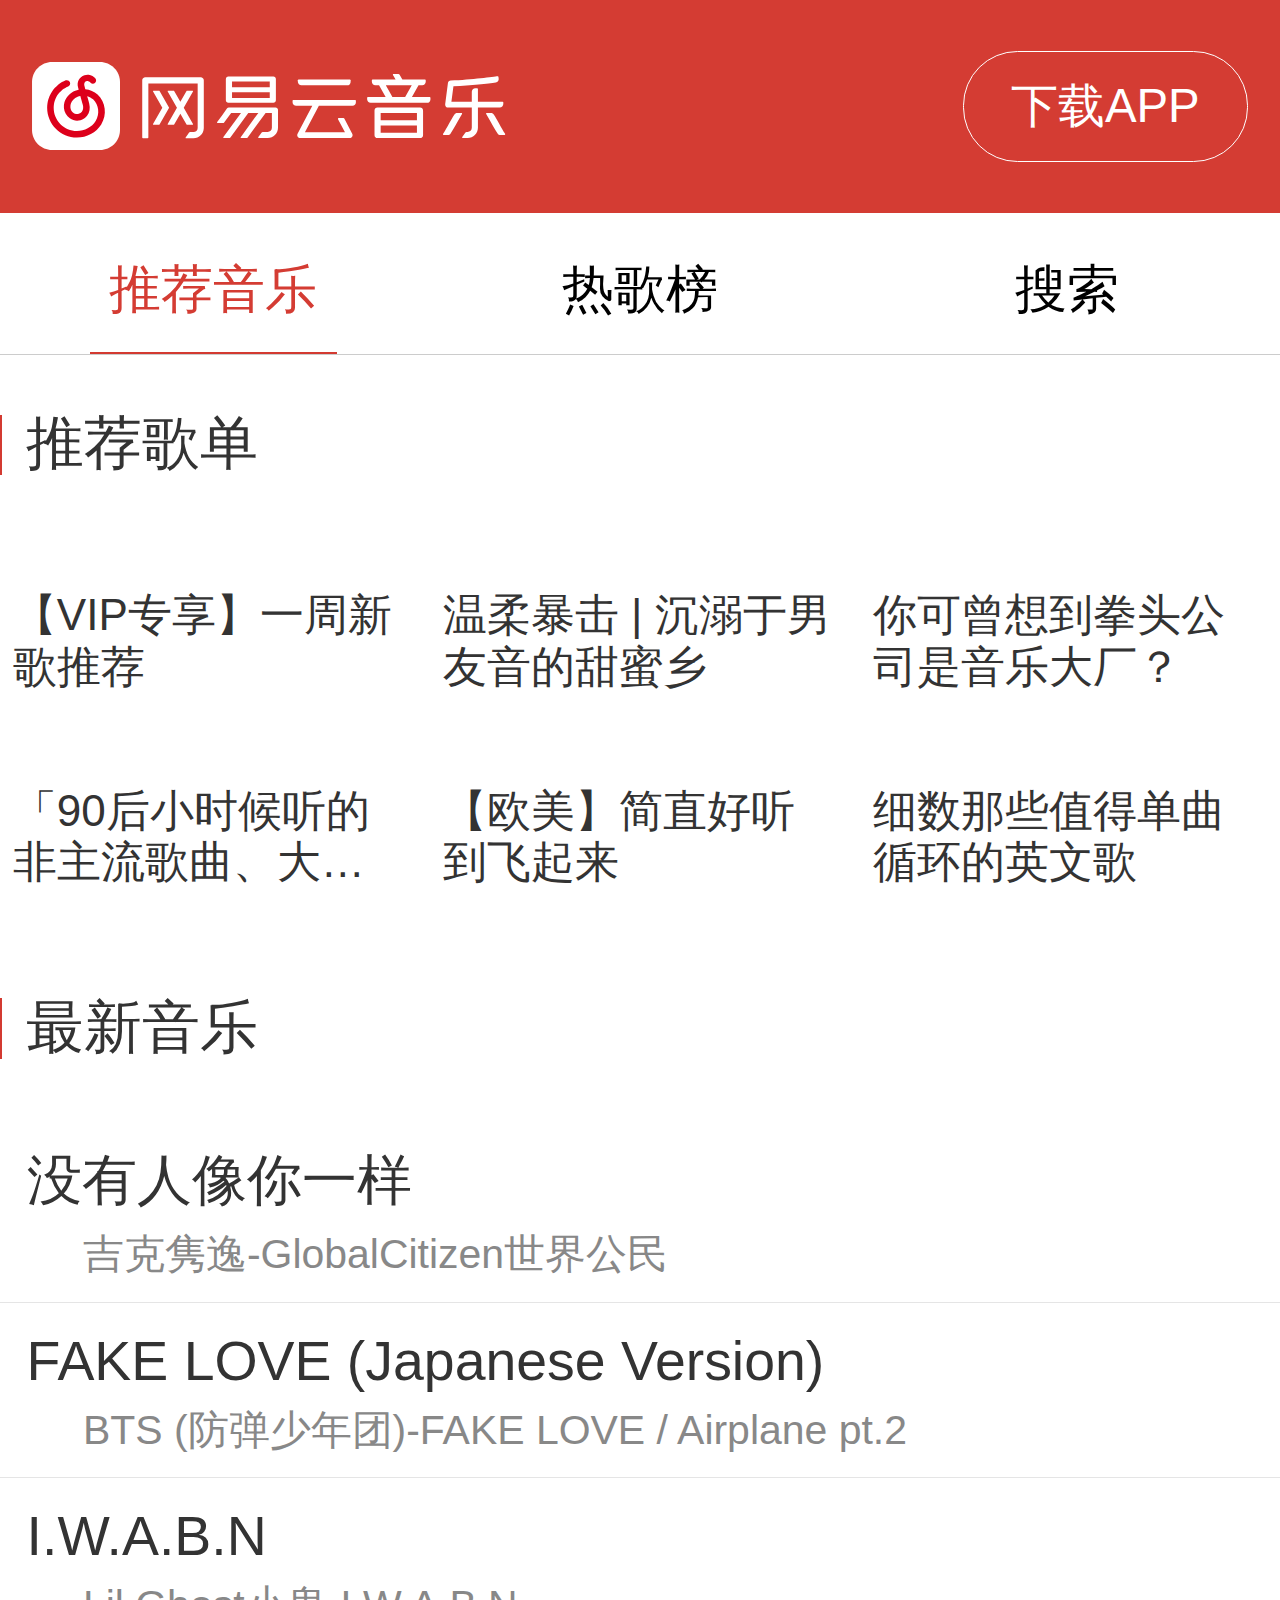
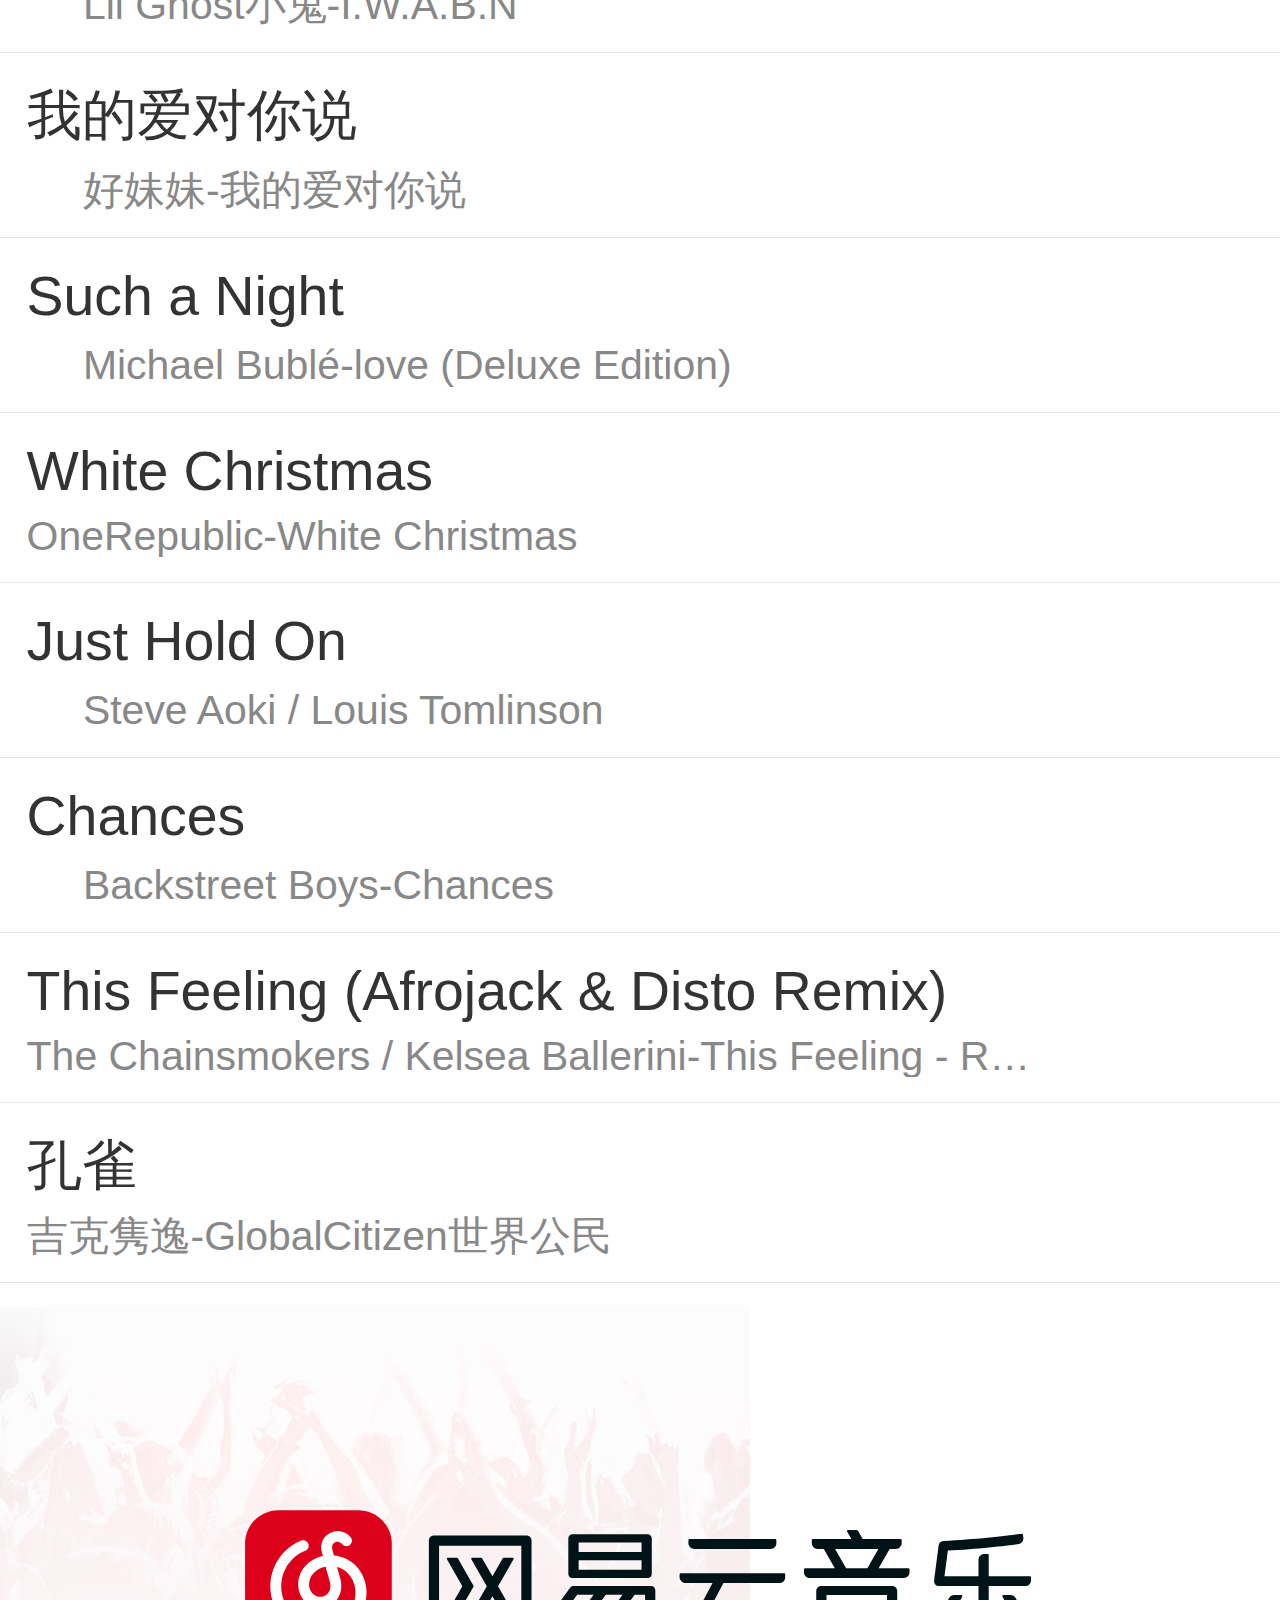
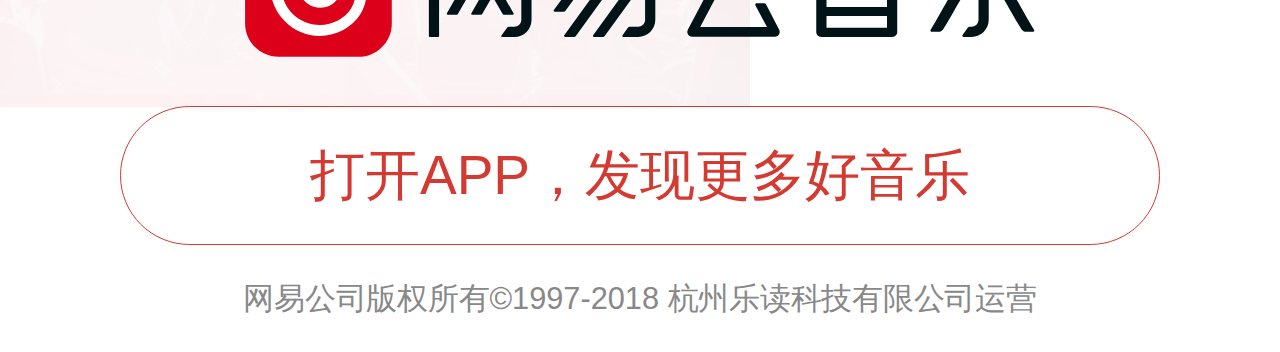
==== index.html @ 256629b3 "完成index页面的tml+css的代码" ====
<!DOCTYPE html>
<html lang="en">

<head>
  <meta charset="UTF-8">
  <meta name="viewport" content="width=device-width, initial-scale=1.0">
  <meta http-equiv="X-UA-Compatible" content="ie=edge">
  <link rel="stylesheet" href="./css/index.css">
  <script src="//at.alicdn.com/t/font_924261_i8wywkqblyn.js"></script>
  <script src="/js/jquery-3.3.1.js"></script>
  <title>163-demo</title>
</head>

<body>
  <header class="topBar">
    <svg class="logo" viewBox="0 0 1238 231" xmlns="http://www.w3.org/2000/svg" data-reactid="6">

      <g id="Page-1" stroke="none" stroke-width="1" fill="none" fill-rule="evenodd" data-reactid="7">
        <g id="logo_white" fill-rule="nonzero" data-reactid="8">
          <g id="Group" transform="translate(288.000000, 31.000000)" fill="#FFFFFF" data-reactid="9">
            <path d="M225.14,75.724 L343.119,75.724 C346.655,75.724 349.523,72.856 349.523,69.319 L349.523,13.42 C349.523,9.882 346.656,7.014 343.119,7.014 L225.14,7.014 C221.603,7.014 218.736,9.882 218.736,13.42 L218.736,69.319 C218.736,72.856 221.603,75.724 225.14,75.724 Z M234.881,19.827 L333.513,19.827 L333.513,34.964 L234.881,34.964 L234.881,19.827 Z M234.881,47.775 L333.513,47.775 L333.513,62.913 L234.881,62.913 L234.881,47.775 Z"
              id="Shape" data-reactid="10"></path>
            <path d="M348.677,88.266 L226.579,88.266 C224.599,88.266 222.729,89.183 221.516,90.75 L208.741,108.577 L196.048,125.972 C195.265,127.045 196.031,128.553 197.36,128.553 L211.423,128.553 C212.544,128.553 213.595,128.018 214.254,127.115 L232.597,102.015 L258.363,102.015 L212.345,165.325 C211.547,166.423 212.331,167.962 213.688,167.962 L227.589,167.962 C228.747,167.962 229.832,167.409 230.512,166.473 L277.367,102.015 L303.675,102.015 L257.619,165.404 C256.845,166.469 257.606,167.962 258.922,167.962 L273.094,167.962 C274.141,167.962 275.125,167.46 275.742,166.613 L322.678,102.015 L331.29,102.015 L339.073,102.035 L339.073,130.829 L339.073,136.167 L339.073,140.994 C339.073,147.044 334.17,151.948 328.122,151.948 L315.022,151.948 C313.976,151.948 312.994,152.449 312.379,153.295 L303.691,165.252 C302.872,166.38 303.677,167.963 305.072,167.963 L328.118,167.963 C343.009,167.963 355.084,155.888 355.084,140.991 L355.084,94.673 C355.083,91.134 352.215,88.266 348.677,88.266 Z"
              id="Shape" data-reactid="11"></path>
            <path d="M556.932,68.036 L394.914,68.036 C393.943,68.036 393.154,68.824 393.154,69.795 L393.154,73.979 C393.154,79.189 397.377,83.413 402.586,83.413 L444.741,83.413 L406.251,156.376 C405.303,158.171 404.96,160.274 405.522,162.226 C406.487,165.585 409.51,167.758 412.83,167.758 L542.212,167.758 C544.007,167.758 545.806,167.245 547.204,166.119 C549.994,163.872 550.789,160.166 549.422,157.09 L528.401,116.593 C528.041,115.781 527.236,115.258 526.348,115.258 L514.01,115.258 C512.385,115.258 511.298,116.93 511.957,118.416 L530.166,152.578 L425.414,152.578 L461.902,83.412 L550.002,83.412 C554.794,83.412 558.68,79.527 558.68,74.734 L558.68,69.781 C558.68,68.818 557.897,68.036 556.932,68.036 Z"
              id="Shape" data-reactid="12"></path>
            <path d="M416.142,30.062 L535.956,30.062 C540.884,30.062 544.878,26.067 544.878,21.138 L544.878,16.605 C544.878,15.545 544.018,14.686 542.959,14.686 L409.029,14.686 C407.882,14.686 406.955,15.615 406.955,16.761 L406.955,20.873 C406.955,25.948 411.068,30.062 416.142,30.062 Z"
              id="Shape" data-reactid="13"></path>
            <path d="M153.048,8.96 L8.111,8.96 C3.69,8.96 0.106,12.545 0.106,16.967 L0.106,166.423 C0.106,167.436 0.929,168.259 1.941,168.259 L14.282,168.259 C15.295,168.259 16.118,167.436 16.118,166.423 L16.118,24.975 L145.043,24.975 L145.043,37.585 L145.043,141.288 C145.043,147.338 140.14,152.243 134.092,152.243 L125.304,152.243 C124.275,152.243 123.308,152.735 122.704,153.567 L113.62,166.071 C112.959,166.981 113.609,168.258 114.734,168.258 L134.089,168.258 C148.737,168.258 160.668,156.511 161.022,141.946 L161.055,141.946 L161.055,37.586 L161.055,16.967 C161.054,12.545 157.469,8.96 153.048,8.96 Z"
              id="Shape" data-reactid="14"></path>
            <path d="M117.341,133.327 L131.453,133.327 C132.661,133.327 133.416,132.024 132.817,130.976 L108.615,88.61 L132.817,46.243 C133.416,45.196 132.661,43.892 131.455,43.892 L117.34,43.892 C116.776,43.892 116.255,44.194 115.976,44.683 L99.759,73.068 L83.542,44.683 C83.263,44.194 82.741,43.892 82.178,43.892 L68.065,43.892 C66.858,43.892 66.102,45.196 66.701,46.243 L90.903,88.609 L66.701,130.976 C66.102,132.024 66.859,133.327 68.065,133.327 L82.178,133.327 C82.741,133.327 83.263,133.025 83.542,132.535 L99.759,104.151 L115.976,132.535 C116.257,133.025 116.777,133.327 117.341,133.327 Z"
              id="Shape" data-reactid="15"></path>
            <path d="M70.027,89.258 C70.314,88.795 70.373,88.195 70.066,87.656 L45.482,44.683 C45.203,44.194 44.681,43.892 44.118,43.892 L29.84,43.892 C28.633,43.892 27.877,45.196 28.476,46.243 L52.625,88.459 L28.342,130.977 C27.743,132.025 28.5,133.328 29.706,133.328 L43.984,133.328 C44.549,133.328 45.069,133.026 45.348,132.536 L69.996,89.383 C70.018,89.341 70.009,89.299 70.027,89.258 Z"
              id="Shape" data-reactid="16"></path>
            <path d="M751.56,60.348 L705.189,60.348 L722.443,30.062 L732.056,30.062 C737.155,30.062 741.288,25.928 741.288,20.828 L741.288,16.489 C741.288,15.494 740.481,14.686 739.485,14.686 L680.216,14.686 L673.013,2.14 C672.344,0.977 671.105,0.259 669.764,0.259 L657.073,0.259 C655.799,0.259 655.002,1.637 655.638,2.742 L662.501,14.687 L602.295,14.687 C601.244,14.687 600.391,15.539 600.391,16.591 L600.391,20.829 C600.391,25.929 604.525,30.063 609.624,30.063 L619.237,30.063 L636.491,60.349 L590.11,60.349 C588.988,60.349 588.078,61.258 588.078,62.381 L588.078,66.576 C588.078,71.629 592.173,75.725 597.224,75.725 L744.666,75.725 C749.602,75.725 753.602,71.723 753.602,66.787 L753.602,62.39 C753.6,61.262 752.687,60.348 751.56,60.348 Z M687.499,60.348 L654.178,60.348 L636.925,30.062 L704.753,30.062 L687.499,60.348 Z"
              id="Shape" data-reactid="17"></path>
            <path d="M726.61,88.266 L704.819,88.266 L615.067,88.266 C610.823,88.266 607.38,91.709 607.38,95.955 L607.38,160.275 C607.38,164.519 610.823,167.963 615.067,167.963 L726.61,167.963 C730.854,167.963 734.297,164.52 734.297,160.275 L734.297,116.813 L734.297,95.955 C734.297,91.709 730.854,88.266 726.61,88.266 Z M718.285,153.743 L623.457,153.743 L623.457,135.224 L718.285,135.224 L718.285,153.743 Z M718.285,116.812 L718.285,121.004 L623.457,121.004 L623.457,102.485 L704.819,102.485 L718.285,102.485 L718.285,116.812 Z"
              id="Shape" data-reactid="18"></path>
            <path d="M944.067,79.044 L944.067,74.526 C944.067,73.622 943.335,72.89 942.431,72.89 L877.728,72.89 L877.728,39.705 C877.728,38.696 876.91,37.877 875.9,37.877 L870.891,37.877 C865.824,37.877 861.715,41.986 861.715,47.054 L861.715,72.889 L808.375,72.889 L813.729,32.593 C859.199,30.416 905.533,24.899 924.423,22.479 C929.282,21.856 932.695,17.387 932.014,12.535 L931.322,7.608 C931.204,6.767 930.453,6.176 929.612,6.291 C919.62,7.644 861.416,15.295 806.552,17.521 C802.781,17.674 799.678,20.548 799.231,24.299 L792.092,79.673 C791.836,81.854 792.52,84.039 793.981,85.682 C795.44,87.323 797.531,88.265 799.727,88.265 L861.716,88.265 L861.716,141.002 C861.716,147.054 856.813,151.959 850.762,151.959 L847.96,151.959 C846.829,151.959 845.766,152.502 845.103,153.421 L836.76,164.986 C835.862,166.232 836.752,167.973 838.289,167.973 L850.761,167.973 C865.654,167.973 877.727,155.898 877.727,141.001 L877.727,88.264 L934.845,88.264 C939.939,88.266 944.067,84.138 944.067,79.044 Z"
              id="Shape" data-reactid="19"></path>
            <path d="M834.801,102.485 L823.581,102.485 C820.493,102.485 817.625,104.027 815.94,106.616 C808.225,118.468 797.397,139.751 786.721,156.722 C785.802,158.183 786.816,160.076 788.543,160.076 L798.743,160.076 C801.815,160.076 804.729,158.558 806.363,155.955 C818.41,136.748 829.701,115.809 836.143,104.927 C836.786,103.841 836.063,102.485 834.801,102.485 Z"
              id="Shape" data-reactid="20"></path>
            <path d="M948.759,156.722 C938.085,139.752 927.257,118.468 919.54,106.616 C917.855,104.027 914.989,102.485 911.899,102.485 L900.678,102.485 C899.417,102.485 898.694,103.84 899.336,104.926 C905.779,115.808 917.069,136.748 929.118,155.954 C930.75,158.557 933.666,160.075 936.738,160.075 L946.937,160.075 C948.665,160.076 949.679,158.183 948.759,156.722 Z"
              id="Shape" data-reactid="21"></path>
          </g>
          <g id="Group" data-reactid="22">
            <path d="M177.66,0.259 L52.34,0.259 C23.553,0.259 0,23.812 0,52.599 L0,177.919 C0,206.706 23.553,230.259 52.34,230.259 L177.66,230.259 C206.447,230.259 230,206.706 230,177.919 L230,52.599 C230,23.812 206.447,0.259 177.66,0.259 Z"
              id="Shape" fill="#FFFFFF" data-reactid="23"></path>
            <path d="M139.287,71.199 C138.652,68.792 137.686,65.115 136.946,62.354 C136.384,60.317 136.125,58.003 136.725,55.942 C136.893,55.363 137.151,54.842 137.436,54.312 C138.675,52.011 140.99,50.423 143.559,49.997 C144.725,49.804 145.923,49.863 147.065,50.164 C148.262,50.48 149.39,51.045 150.376,51.789 C151.408,52.569 152.216,53.577 153.158,54.453 C154.685,55.878 156.732,56.75 158.984,56.75 C163.705,56.75 167.533,52.922 167.533,48.202 C167.533,46.801 167.193,45.481 166.596,44.316 C166.544,44.215 166.49,44.113 166.433,44.012 C166.395,43.946 166.356,43.878 166.316,43.812 C165.36,42.201 163.978,40.802 162.553,39.579 C159.814,37.226 156.58,35.45 153.142,34.355 C151.525,33.839 149.859,33.474 148.173,33.281 C144.462,32.855 140.67,33.243 137.124,34.416 C123.148,39.03 116.445,52.056 120.452,66.839 C120.848,68.318 121.533,70.928 121.894,72.287 C118.903,72.93 115.934,73.809 113.019,74.932 C99.367,80.189 88.532,91.863 84.743,105.4 C83.396,110.215 82.934,115.206 83.373,120.239 C84.32,131.114 90.121,141.245 98.887,147.334 C107.146,153.072 117.025,154.756 126.713,152.085 C133.57,150.191 139.666,146.116 143.878,140.612 C150.543,131.906 152.531,120.463 149.475,108.394 C148.363,104.003 146.963,99.125 145.611,94.405 C145.12,92.7 144.63,90.987 144.149,89.289 C149.945,90.78 155.29,93.6 159.634,97.658 C174.725,111.753 177.634,136.031 166.399,154.135 C156.532,170.037 137.311,180.311 117.433,180.311 C83.913,180.311 56.643,153.042 56.643,119.524 C56.643,116.547 56.874,113.534 57.328,110.576 C57.693,108.19 58.208,105.811 58.856,103.5 C59.496,101.222 60.279,98.956 61.184,96.771 C62.084,94.599 63.119,92.465 64.266,90.418 C65.399,88.39 66.672,86.402 68.043,84.506 C69.399,82.629 70.888,80.806 72.462,79.089 C74.031,77.377 75.718,75.74 77.475,74.218 C79.23,72.699 81.097,71.264 83.021,69.952 C84.952,68.635 86.979,67.422 89.047,66.343 C90.182,65.752 91.332,65.196 92.501,64.68 C93.128,64.402 93.762,64.136 94.399,63.881 C98.785,62.133 100.922,57.161 99.174,52.775 C97.427,48.389 92.456,46.248 88.068,48.003 C87.24,48.333 86.417,48.681 85.578,49.049 C84.074,49.716 82.59,50.429 81.137,51.19 C78.483,52.575 75.881,54.132 73.398,55.823 C70.93,57.505 68.538,59.344 66.287,61.295 C64.037,63.243 61.872,65.344 59.864,67.537 C57.843,69.737 55.937,72.076 54.193,74.483 C52.435,76.914 50.804,79.467 49.35,82.068 C47.878,84.694 46.546,87.438 45.39,90.227 C44.225,93.042 43.217,95.955 42.397,98.886 C41.564,101.854 40.903,104.914 40.432,107.978 C39.845,111.794 39.547,115.68 39.547,119.524 C39.547,162.469 74.487,197.405 117.431,197.405 C143.088,197.405 168.01,183.958 180.921,163.147 C196.629,137.84 192.582,105.043 171.299,85.165 C162.586,77.026 151.244,72.252 139.287,71.199 Z M130.304,130.222 C128.342,132.785 125.447,134.7 122.159,135.609 C116.13,137.267 111.479,135.267 108.641,133.296 C103.994,130.069 100.915,124.63 100.4,118.756 C100.142,115.779 100.41,112.837 101.203,110.008 C103.566,101.568 110.446,94.241 119.161,90.884 C121.501,89.984 123.885,89.301 126.279,88.832 C127.186,92.181 128.184,95.663 129.176,99.121 C130.516,103.787 131.844,108.409 132.902,112.59 C134.138,117.47 134.691,124.491 130.304,130.222 Z"
              id="Shape" fill="#DD001B" data-reactid="24"></path>
          </g>
        </g>
      </g>
    </svg>
    <a href="#" class="downloadsApp">下载APP</a>
  </header>
  <nav class="siteNav">
    <ol>
      <li class="active"><span>推荐音乐</span></li>
      <li><span>热歌榜</span></li>
      <li><span>搜索</span></li>
    </ol>
  </nav>
  <section class="playList">
    <h2 class="remd_tl">推荐歌单</h2>
    <ul>
      <li>
        <img src="http://p1.music.126.net/02yE4OCM9GSHB_Ag6aMfEg==/109951163650431588.webp?imageView&thumbnail=247x0&quality=75&tostatic=0&type=webp"
          alt="">
        <p>【VIP专享】一周新歌推荐</p>
      </li>
      <li>
        <img src="http://p1.music.126.net/FF3Pb7db7Ybic3uRWQUsvg==/109951163662991724.webp?imageView&thumbnail=247x0&quality=75&tostatic=0&type=webp"
          alt="">
        <p>温柔暴击 | 沉溺于男友音的甜蜜乡</p>
      </li>
      <li>
        <img src="http://p1.music.126.net/vN1RLLoCzqna_pYSzlRuoA==/19168885718892380.webp?imageView&thumbnail=247x0&quality=75&tostatic=0&type=webp"
          alt="">
        <p>你可曾想到拳头公司是音乐大厂？</p>
      </li>
      <li>
        <img src="http://p1.music.126.net/Hs_7xfhpQX2z0ps1fixDag==/109951163456925077.webp?imageView&thumbnail=247x0&quality=75&tostatic=0&type=webp"
          alt="">
        <p>「90后小时候听的非主流歌曲、大合集」</p>
      </li>
      <li>
        <img src="http://p1.music.126.net/4SO4WFJCgWIjJhEFrwEk8A==/1389782706500228.webp?imageView&thumbnail=247x0&quality=75&tostatic=0&type=webp"
          alt="">
        <p>【欧美】简直好听到飞起来</p>
      </li>
      <li>
        <img src="http://p1.music.126.net/8jFpVjFPbT6xUQhbkFNCRQ==/19007257509959282.webp?imageView&thumbnail=247x0&quality=75&tostatic=0&type=webp"
          alt="">
        <p>细数那些值得单曲循环的英文歌</p>
      </li>
    </ul>
  </section>

  <section class="lastestMusic">
    <h2 class="remd_tl">最新音乐</h2>
    <ol>
      <li>
        <a href="./song.html">
          <h3>没有人像你一样</h3>
          <p><svg class="sq" aria-hidden="true">
              <use xlink:href="#icon-wusunyinzhi"></use>
            </svg>吉克隽逸-GlobalCitizen世界公民
          </p>
          <svg class="play" aria-hidden="true">
            <use xlink:href="#icon-play"></use>
          </svg>
        </a>
      </li>
      <li>
        <a href="#">
          <h3>FAKE LOVE (Japanese Version)</h3>
          <p><svg class="sq" aria-hidden="true">
              <use xlink:href="#icon-wusunyinzhi"></use>
            </svg>BTS (防弹少年团)-FAKE LOVE / Airplane pt.2

          </p>
          <svg class="play" aria-hidden="true">
            <use xlink:href="#icon-play"></use>
          </svg>
        </a>
      </li>
      <li>
        <a href="#">
          <h3>I.W.A.B.N</h3>
          <p><svg class="sq" aria-hidden="true">
              <use xlink:href="#icon-wusunyinzhi"></use>
            </svg>Lil Ghost小鬼-I.W.A.B.N

          </p>
          <svg class="play" aria-hidden="true">
            <use xlink:href="#icon-play"></use>
          </svg>
        </a>
      </li>
      <li>
        <a href="#">
          <h3>我的爱对你说</h3>
          <p> <svg class="sq" aria-hidden="true">
              <use xlink:href="#icon-wusunyinzhi"></use>
            </svg>好妹妹-我的爱对你说
          </p>
          <svg class="play" aria-hidden="true">
            <use xlink:href="#icon-play"></use>
          </svg>
        </a>
      </li>
      <li>
        <a href="#">
          <h3>Such a Night</h3>
          <p><svg class="sq" aria-hidden="true">
              <use xlink:href="#icon-wusunyinzhi"></use>
            </svg>Michael Bublé-love (Deluxe Edition)
          </p>
          <svg class="play" aria-hidden="true">
            <use xlink:href="#icon-play"></use>
          </svg>
        </a>
      </li>
      <li>
        <a href="#">
          <h3>White Christmas</h3>
          <p>OneRepublic-White Christmas
          </p>
          <svg class="play" aria-hidden="true">
            <use xlink:href="#icon-play"></use>
          </svg>
        </a>
      </li>
      <li>
        <a href="#">
          <h3>Just Hold On</h3>
          <p><svg class="sq" aria-hidden="true">
              <use xlink:href="#icon-wusunyinzhi"></use>
            </svg>Steve Aoki / Louis Tomlinson
          </p>
          <svg class="play" aria-hidden="true">
            <use xlink:href="#icon-play"></use>
          </svg>
        </a>
      </li>
      <li>
        <a href="#">
          <h3>Chances</h3>
          <p><svg class="sq" aria-hidden="true">
              <use xlink:href="#icon-wusunyinzhi"></use>
            </svg>Backstreet Boys-Chances

          </p>
          <svg class="play" aria-hidden="true">
            <use xlink:href="#icon-play"></use>
          </svg>
        </a>
      </li>
      <li>
        <a href="#">
          <h3>This Feeling (Afrojack & Disto Remix)</h3>
          <p>The Chainsmokers / Kelsea Ballerini-This Feeling - Remixes</p>

          <svg class="play" aria-hidden="true">
            <use xlink:href="#icon-play"></use>
          </svg>
        </a>
      </li>
      <li>
        <a href="#">
          <h3>孔雀</h3>
          <p>吉克隽逸-GlobalCitizen世界公民
          </p>
          <svg class="play" aria-hidden="true">
            <use xlink:href="#icon-play"></use>
          </svg>
        </a>
      </li>
    </ol>
  </section>

  <section class="ad">
    <div class="logo">
      <svg class="logosvg" viewBox="0 0 1238 231" xmlns="http://www.w3.org/2000/svg" data-reactid="81">
        <g id="Page-1" stroke="none" stroke-width="1" fill="none" fill-rule="evenodd" data-reactid="82">
          <g id="recommond_logo" data-reactid="83">
            <path d="M168.72,78.5 C160.96,73.594 151.451,70.902 141.666,70.419 L139.484,62.611 L139.549,62.684 C139.465,62.452 139.39,62.225 139.317,62.004 L138.672,59.695 C137.182,53.018 139.898,49.832 141.288,48.685 C141.526,48.512 141.771,48.337 142.036,48.167 C148.419,44.022 157.51,50.662 158.02,51.051 C162.054,54.839 169.438,55.776 173.421,51.899 C177.447,47.981 176.488,40.653 172.465,36.733 C166.201,30.636 146.969,20.843 130.604,31.465 C115.889,41.015 115.597,54.456 118.017,62.223 L120.949,72.734 C116.038,74.111 111.326,76.085 107.02,78.65 C90.909,88.259 82.828,104.475 84.848,123.143 C86.919,142.305 101.631,156.21 119.832,156.21 C139.156,156.21 154.873,140.906 154.873,122.093 C154.611,117.6 154.665,117.654 154.044,113.639 C153.439,109.721 147.505,91.307 147.505,91.307 C151.15,92.128 154.56,93.47 157.5,95.327 C190.729,116.355 176.902,149.813 176.278,151.287 C167.128,172.668 147.172,185.431 121.53,186.314 C104.822,186.892 88.806,180.803 76.448,169.18 C63.41,156.93 55.933,139.763 55.933,122.092 C55.933,95.473 73.129,71.3 98.72,61.952 C104.047,60.003 108.351,54.457 105.405,48.015 C103.086,42.953 96.805,41.211 91.478,43.16 C57.89,55.434 35.323,87.154 35.323,122.081 C35.323,145.171 45.094,167.595 62.131,183.609 C77.842,198.375 98.06,206.411 119.344,206.408 C120.311,206.408 121.285,206.392 122.255,206.359 C155.794,205.206 183.102,187.502 195.263,159.085 C202.855,141.827 207.089,102.771 168.73,78.49 M134.257,122.094 C134.257,129.838 127.785,136.139 119.828,136.139 C110.996,136.139 106.131,128.314 105.343,121.041 C103.844,107.176 111.283,99.641 117.787,95.761 C120.425,94.19 123.325,92.958 126.351,92.065 C126.351,92.065 133.366,113.8 133.914,117.167 C134.516,120.89 134.257,122.094 134.257,122.094"
              id="Shape" fill="#FFFFFF" fill-rule="nonzero" data-reactid="84"></path>
            <g id="Group" data-reactid="85">
              <g transform="translate(288.000000, 31.000000)" data-reactid="86">
                <rect id="Rectangle-path" x="623.569" y="135.165" width="94.828" height="18.519" data-reactid="87"></rect>
                <polygon id="Shape" points="654.29 60.29 687.611 60.29 704.865 30.004 637.037 30.004" data-reactid="88"></polygon>
                <rect id="Rectangle-path" x="234.994" y="47.716" width="98.632" height="15.138" data-reactid="89"></rect>
                <rect id="Rectangle-path" x="234.994" y="19.768" width="98.632" height="15.137" data-reactid="90"></rect>
                <polygon id="Shape" points="623.569 102.427 623.569 120.946 718.398 120.946 718.398 116.754 718.398 102.427 704.931 102.427"
                  data-reactid="91"></polygon>
                <path d="M225.252,75.666 L343.231,75.666 C346.767,75.666 349.635,72.798 349.635,69.261 L349.635,13.362 C349.635,9.824 346.768,6.956 343.231,6.956 L225.252,6.956 C221.715,6.956 218.848,9.824 218.848,13.362 L218.848,69.261 C218.848,72.798 221.715,75.666 225.252,75.666 Z M234.994,19.768 L333.626,19.768 L333.626,34.905 L234.994,34.905 L234.994,19.768 Z M234.994,47.716 L333.626,47.716 L333.626,62.854 L234.994,62.854 L234.994,47.716 Z"
                  id="Shape" fill="#001317" fill-rule="nonzero" data-reactid="92"></path>
                <path d="M348.789,88.207 L226.692,88.207 C224.712,88.207 222.842,89.124 221.629,90.691 L208.854,108.518 L196.161,125.913 C195.378,126.986 196.144,128.494 197.473,128.494 L211.536,128.494 C212.657,128.494 213.708,127.959 214.367,127.056 L232.71,101.956 L258.476,101.956 L212.458,165.266 C211.66,166.364 212.444,167.903 213.801,167.903 L227.702,167.903 C228.86,167.903 229.945,167.35 230.625,166.414 L277.48,101.956 L303.788,101.956 L257.732,165.345 C256.958,166.41 257.719,167.903 259.035,167.903 L273.207,167.903 C274.254,167.903 275.238,167.401 275.855,166.554 L322.791,101.956 L331.403,101.956 L339.186,101.976 L339.186,130.77 L339.186,136.108 L339.186,140.935 C339.186,146.985 334.283,151.889 328.235,151.889 L315.135,151.889 C314.089,151.889 313.107,152.39 312.492,153.236 L303.804,165.193 C302.985,166.321 303.79,167.904 305.185,167.904 L328.231,167.904 C343.122,167.904 355.197,155.829 355.197,140.932 L355.197,94.614 C355.195,91.076 352.328,88.207 348.789,88.207 Z"
                  id="Shape" fill="#001317" fill-rule="nonzero" data-reactid="93"></path>
                <path d="M557.045,67.977 L395.026,67.977 C394.055,67.977 393.266,68.765 393.266,69.736 L393.266,73.92 C393.266,79.13 397.489,83.354 402.698,83.354 L444.853,83.354 L406.363,156.317 C405.415,158.112 405.072,160.215 405.634,162.167 C406.599,165.526 409.622,167.699 412.942,167.699 L542.324,167.699 C544.119,167.699 545.918,167.186 547.316,166.06 C550.106,163.813 550.901,160.107 549.534,157.031 L528.513,116.534 C528.153,115.722 527.348,115.199 526.46,115.199 L514.124,115.199 C512.499,115.199 511.411,116.871 512.071,118.357 L530.28,152.519 L425.527,152.519 L462.015,83.353 L550.115,83.353 C554.907,83.353 558.793,79.468 558.793,74.675 L558.793,69.722 C558.792,68.76 558.01,67.977 557.045,67.977 Z"
                  id="Shape" fill="#001317" fill-rule="nonzero" data-reactid="94"></path>
                <path d="M416.255,30.004 L536.069,30.004 C540.997,30.004 544.991,26.009 544.991,21.08 L544.991,16.547 C544.991,15.487 544.131,14.628 543.072,14.628 L409.142,14.628 C407.995,14.628 407.068,15.557 407.068,16.703 L407.068,20.815 C407.067,25.889 411.181,30.004 416.255,30.004 Z"
                  id="Shape" fill="#001317" fill-rule="nonzero" data-reactid="95"></path>
                <path d="M153.161,8.901 L8.224,8.901 C3.803,8.901 0.219,12.486 0.219,16.908 L0.219,166.364 C0.219,167.377 1.042,168.2 2.054,168.2 L14.395,168.2 C15.408,168.2 16.231,167.377 16.231,166.364 L16.231,24.916 L145.156,24.916 L145.156,37.526 L145.156,141.229 C145.156,147.279 140.253,152.184 134.205,152.184 L125.417,152.184 C124.388,152.184 123.421,152.676 122.817,153.508 L113.733,166.012 C113.072,166.922 113.722,168.199 114.847,168.199 L134.202,168.199 C148.85,168.199 160.781,156.452 161.135,141.887 L161.168,141.887 L161.168,37.527 L161.168,16.908 C161.166,12.486 157.582,8.901 153.161,8.901 Z"
                  id="Shape" fill="#001317" fill-rule="nonzero" data-reactid="96"></path>
                <path d="M117.453,133.268 L131.565,133.268 C132.773,133.268 133.528,131.965 132.929,130.917 L108.727,88.551 L132.929,46.184 C133.528,45.137 132.773,43.833 131.567,43.833 L117.452,43.833 C116.888,43.833 116.367,44.135 116.088,44.624 L99.871,73.009 L83.654,44.624 C83.375,44.135 82.853,43.833 82.29,43.833 L68.177,43.833 C66.97,43.833 66.214,45.137 66.813,46.184 L91.015,88.55 L66.813,130.917 C66.214,131.965 66.971,133.268 68.177,133.268 L82.29,133.268 C82.853,133.268 83.375,132.966 83.654,132.476 L99.871,104.092 L116.088,132.476 C116.37,132.966 116.89,133.268 117.453,133.268 Z"
                  id="Shape" fill="#001317" fill-rule="nonzero" data-reactid="97"></path>
                <path d="M70.14,89.199 C70.427,88.736 70.486,88.136 70.179,87.597 L45.595,44.624 C45.316,44.135 44.794,43.833 44.231,43.833 L29.952,43.833 C28.745,43.833 27.989,45.137 28.588,46.184 L52.737,88.4 L28.454,130.918 C27.855,131.966 28.612,133.269 29.818,133.269 L44.096,133.269 C44.661,133.269 45.181,132.967 45.46,132.477 L70.108,89.324 C70.131,89.282 70.121,89.24 70.14,89.199 Z"
                  id="Shape" fill="#001317" fill-rule="nonzero" data-reactid="98"></path>
                <path d="M751.672,60.29 L705.301,60.29 L722.555,30.004 L732.168,30.004 C737.267,30.004 741.4,25.87 741.4,20.77 L741.4,16.431 C741.4,15.436 740.593,14.628 739.597,14.628 L680.328,14.628 L673.125,2.082 C672.456,0.919 671.217,0.201 669.876,0.201 L657.185,0.201 C655.911,0.201 655.114,1.579 655.75,2.684 L662.613,14.629 L602.407,14.629 C601.356,14.629 600.503,15.481 600.503,16.533 L600.503,20.771 C600.503,25.871 604.637,30.005 609.736,30.005 L619.349,30.005 L636.603,60.291 L590.22,60.291 C589.098,60.291 588.188,61.2 588.188,62.323 L588.188,66.518 C588.188,71.571 592.283,75.667 597.334,75.667 L744.776,75.667 C749.712,75.667 753.712,71.665 753.712,66.729 L753.712,62.332 C753.713,61.203 752.799,60.29 751.672,60.29 Z M687.611,60.29 L654.29,60.29 L637.037,30.004 L704.865,30.004 L687.611,60.29 Z"
                  id="Shape" fill="#001317" fill-rule="nonzero" data-reactid="99"></path>
                <path d="M726.722,88.207 L704.931,88.207 L615.179,88.207 C610.935,88.207 607.492,91.65 607.492,95.896 L607.492,160.216 C607.492,164.46 610.935,167.904 615.179,167.904 L726.722,167.904 C730.966,167.904 734.409,164.461 734.409,160.216 L734.409,116.754 L734.409,95.896 C734.41,91.651 730.966,88.207 726.722,88.207 Z M718.398,153.684 L623.57,153.684 L623.57,135.165 L718.398,135.165 L718.398,153.684 Z M718.398,116.754 L718.398,120.946 L623.57,120.946 L623.57,102.427 L704.932,102.427 L718.398,102.427 L718.398,116.754 Z"
                  id="Shape" fill="#001317" fill-rule="nonzero" data-reactid="100"></path>
                <path d="M944.179,78.986 L944.179,74.468 C944.179,73.564 943.447,72.832 942.543,72.832 L877.84,72.832 L877.84,39.647 C877.84,38.637 877.022,37.819 876.012,37.819 L871.003,37.819 C865.936,37.819 861.827,41.928 861.827,46.996 L861.827,72.831 L808.487,72.831 L813.841,32.535 C859.311,30.358 905.645,24.841 924.535,22.421 C929.394,21.798 932.807,17.329 932.126,12.477 L931.434,7.55 C931.316,6.709 930.565,6.118 929.724,6.233 C919.732,7.586 861.528,15.237 806.664,17.463 C802.893,17.616 799.79,20.49 799.343,24.241 L792.204,79.615 C791.948,81.796 792.632,83.981 794.093,85.624 C795.552,87.265 797.644,88.207 799.839,88.207 L861.828,88.207 L861.828,140.944 C861.828,146.996 856.925,151.901 850.874,151.901 L848.072,151.901 C846.941,151.901 845.878,152.444 845.216,153.363 L836.873,164.928 C835.975,166.174 836.865,167.915 838.402,167.915 L850.874,167.915 C865.766,167.915 877.84,155.84 877.84,140.943 L877.84,88.206 L934.958,88.206 C940.052,88.207 944.179,84.079 944.179,78.986 Z"
                  id="Shape" fill="#001317" fill-rule="nonzero" data-reactid="101"></path>
                <path d="M834.914,102.427 L823.694,102.427 C820.606,102.427 817.738,103.969 816.053,106.558 C808.338,118.41 797.51,139.693 786.834,156.664 C785.915,158.125 786.929,160.018 788.656,160.018 L798.856,160.018 C801.928,160.018 804.842,158.5 806.476,155.897 C818.523,136.69 829.814,115.751 836.256,104.869 C836.898,103.782 836.176,102.427 834.914,102.427 Z"
                  id="Shape" fill="#001317" fill-rule="nonzero" data-reactid="102"></path>
                <path d="M948.871,156.663 C938.197,139.693 927.369,118.409 919.652,106.557 C917.967,103.968 915.101,102.426 912.012,102.426 L900.791,102.426 C899.53,102.426 898.807,103.781 899.449,104.867 C905.892,115.749 917.182,136.689 929.231,155.895 C930.863,158.498 933.779,160.016 936.851,160.016 L947.05,160.016 C948.777,160.017 949.792,158.125 948.871,156.663 Z"
                  id="Shape" fill="#001317" fill-rule="nonzero" data-reactid="103"></path>
              </g>
              <g fill-rule="nonzero" id="Shape" data-reactid="104">
                <path d="M177.772,0.2 L52.453,0.2 C23.666,0.2 0.113,23.753 0.113,52.54 L0.113,177.86 C0.113,206.647 23.666,230.2 52.453,230.2 L177.773,230.2 C206.56,230.2 230.113,206.647 230.113,177.86 L230.113,52.54 C230.113,23.753 206.559,0.2 177.772,0.2 Z"
                  fill="#DD001B" data-reactid="105"></path>
                <path d="M139.399,71.14 C138.764,68.733 137.798,65.056 137.058,62.295 C136.496,60.258 136.237,57.944 136.837,55.883 C137.005,55.304 137.263,54.783 137.548,54.253 C138.787,51.952 141.102,50.364 143.671,49.938 C144.837,49.745 146.035,49.804 147.177,50.105 C148.374,50.421 149.502,50.986 150.488,51.73 C151.52,52.51 152.328,53.518 153.27,54.394 C154.797,55.819 156.844,56.691 159.096,56.691 C163.817,56.691 167.645,52.863 167.645,48.143 C167.645,46.742 167.305,45.422 166.708,44.257 C166.656,44.156 166.602,44.054 166.545,43.953 C166.507,43.887 166.468,43.819 166.428,43.753 C165.472,42.142 164.09,40.743 162.665,39.52 C159.926,37.167 156.692,35.391 153.254,34.296 C151.637,33.78 149.971,33.415 148.285,33.222 C144.574,32.796 140.782,33.184 137.236,34.357 C123.26,38.971 116.557,51.997 120.564,66.78 C120.96,68.259 121.645,70.869 122.006,72.228 C119.015,72.871 116.046,73.75 113.131,74.873 C99.479,80.13 88.644,91.804 84.855,105.341 C83.508,110.156 83.046,115.147 83.485,120.18 C84.432,131.055 90.233,141.186 98.999,147.275 C107.258,153.013 117.137,154.697 126.825,152.026 C133.682,150.132 139.778,146.057 143.99,140.553 C150.655,131.847 152.643,120.404 149.587,108.335 C148.475,103.944 147.075,99.066 145.723,94.346 C145.232,92.641 144.742,90.928 144.261,89.23 C150.057,90.721 155.402,93.541 159.746,97.599 C174.837,111.694 177.746,135.972 166.511,154.076 C156.644,169.978 137.424,180.252 117.545,180.252 C84.025,180.252 56.755,152.983 56.755,119.465 C56.755,116.488 56.986,113.475 57.44,110.517 C57.805,108.131 58.32,105.752 58.968,103.441 C59.608,101.163 60.391,98.897 61.296,96.712 C62.196,94.54 63.231,92.406 64.378,90.359 C65.511,88.331 66.784,86.343 68.155,84.447 C69.511,82.57 71,80.747 72.574,79.03 C74.143,77.318 75.83,75.681 77.587,74.159 C79.342,72.64 81.209,71.205 83.133,69.893 C85.064,68.576 87.091,67.363 89.159,66.284 C90.294,65.693 91.444,65.137 92.613,64.621 C93.24,64.343 93.874,64.077 94.511,63.823 C98.897,62.075 101.034,57.103 99.286,52.717 C97.539,48.331 92.568,46.19 88.18,47.945 C87.352,48.275 86.529,48.623 85.69,48.991 C84.186,49.658 82.702,50.371 81.249,51.132 C78.595,52.517 75.993,54.074 73.51,55.765 C71.042,57.447 68.65,59.286 66.399,61.237 C64.149,63.185 61.984,65.286 59.976,67.479 C57.955,69.679 56.049,72.018 54.305,74.425 C52.547,76.856 50.916,79.409 49.462,82.01 C47.99,84.636 46.658,87.38 45.502,90.169 C44.337,92.984 43.329,95.898 42.509,98.828 C41.676,101.796 41.015,104.856 40.544,107.92 C39.957,111.736 39.659,115.622 39.659,119.466 C39.659,162.411 74.599,197.347 117.543,197.347 C143.2,197.347 168.122,183.9 181.033,163.089 C196.741,137.782 192.694,104.985 171.411,85.107 C162.699,76.968 151.356,72.193 139.399,71.14 Z M130.416,130.163 C128.454,132.726 125.559,134.641 122.271,135.55 C116.242,137.208 111.591,135.208 108.753,133.237 C104.106,130.01 101.027,124.571 100.512,118.697 C100.254,115.72 100.522,112.778 101.315,109.949 C103.678,101.509 110.558,94.182 119.273,90.825 C121.613,89.925 123.997,89.242 126.391,88.773 C127.298,92.122 128.296,95.604 129.288,99.062 C130.628,103.728 131.956,108.35 133.014,112.531 C134.251,117.411 134.804,124.432 130.416,130.163 Z"
                  fill="#FFFFFF" data-reactid="106"></path>
              </g>
            </g>
          </g>
        </g>
      </svg>
    </div>
    <a class="openApp" href="#">打开APP，发现更多好音乐 </a>
    <p class="copyright">网易公司版权所有©1997-2018 杭州乐读科技有限公司运营</p>
  </section>
</body>

</html>
---- css/index.css ----
* {
  margin: 0px;
  padding: 0px;
  box-sizing: border-box;
}

*::before,
*::after {
  box-sizing: border-box;
}

ol>li,
ul>li {
  list-style: none;
}

body {
  font-size: 3.7vw;
  font-family: Helvetica, sans-serif;
}

a {
  color: inherit;
  text-decoration: none;
}

h1,
h2,
h3,
h4 {
  font-weight: normal;
}

.topBar {
  /* position: fixed; */
  width: 100%;
  background-color: #d43c33;
  padding: 4vw 2.5vw;
  display: flex;
  align-items: center;
  justify-content: space-between;
}

.topBar .logo {
  width: 37vw;
}

.topBar .downloadsApp {
  line-height: 8.5vw;
  border: 1px solid white;
  border-radius: 4.25vw;
  color: white;
  text-decoration: none;
  font-size: 1.em;
  padding: 0 1em;
}

.siteNav {}

.siteNav>ol {
  display: flex;
  text-align: center;
  border-bottom: 1px solid #cccccc;
  font-size: 1.1em;
}

.siteNav>ol>li {
  flex: 1;

}


.siteNav>ol>li>span {
  height: 11vw;
  line-height: 12vw;
  display: inline-block;
  position: relative;
}

.siteNav>ol>li.active {
  color: #d43c33;

}

.siteNav>ol>li.active>span::before {
  content: '';
  position: absolute;
  bottom: 0;
  left: -1.5vw;
  right: -1.5vw;
  border-bottom: 2px solid #d33a31;
}


.remd_tl {
  padding-left: 2vw;
  position: relative;
  color: #333;
  font-size: 4.5vw;
  margin-bottom: 4vw;
}

.remd_tl:after {
  position: absolute;
  content: '';
  left: 0;
  top: 11%;
  width: 3vw;
  height: 4.7vw;
  border-left: 2px solid #d33a31;
}

.playList {
  margin-top: 4vw;
}

.playList ul {
  color: #333;
  display: flex;
  flex-wrap: wrap;
  justify-content: space-between;
}

.playList>ul>li {
  width: calc(33% - 0.2vw);
  margin-bottom: 3vw;
}

.playList>ul>li>img {
  width: 100%;
}

.playList>ul>li>p {
  padding: 0 1vw;
  font-size: 0.93em;
  display: block;
  /* Fallback for non-webkit */
  display: -webkit-box;
  height: 8vw;
  line-height: 4vw;
  -webkit-line-clamp: 2;
  -webkit-box-orient: vertical;
  overflow: hidden;
  text-overflow: ellipsis;
}


.lastestMusic {
  margin-top: 5vw;
}

.lastestMusic>ol {
  color: #333
}

.lastestMusic>ol>li {
  position: relative;
  padding-left: calc(2vw + 1px);
  padding-top: 2vw;
  padding-bottom: 1vw;
  border-bottom: solid 1px rgba(0, 0, 0, .1);
}

.lastestMusic>ol>li p {
  /* display: flex; */
  line-height: 1;
  margin: 1vw 0;
  font-size: 3.2vw;
  color: #888;
  overflow: hidden;
  text-overflow: ellipsis;
  white-space: nowrap;
  word-break: normal;
  width: 80vw;
}


.lastestMusic>ol>li svg.play {
  vertical-align: -0.15em;
  fill: currentColor;
  overflow: hidden;
  position: absolute;
  width: 7vw;
  height: 7vw;
  top: 50%;
  color: #888;
  right: 2vw;
  transform: translateY(-50%);
}

.lastestMusic>ol>li svg.sq {
  vertical-align: -0.2em;
  fill: currentColor;
  overflow: hidden;
  width: 3.6vw;
  height: 3.6vw;
  margin-right: 0.8vw;
}

section.ad {
  padding-top: 1px;
  background: transparent url(../img/recommand_bg_2x.png) no-repeat 0 9%;
}

section.ad .logo {
  margin-top: 17.6vw;
  text-align: center;
}

section.ad .logosvg {
  width: 61.7vw;

}

section.ad .openApp {
  display: block;
  max-width: 81.3vw;
  padding: 2vw 0;
  margin: 0 auto;
  text-align: center;
  color: #d33a31;
  border: 1px solid;
  font-size: 4.3vw;
  line-height: 6.7vw;
  border-radius: 6vw;
  margin-top: 3vw;
}

section.ad .copyright {
  padding: 2vw;
  text-align: center;
  color: #888;
  font-size: 3.2vw;
  transform: scale(.75)
}
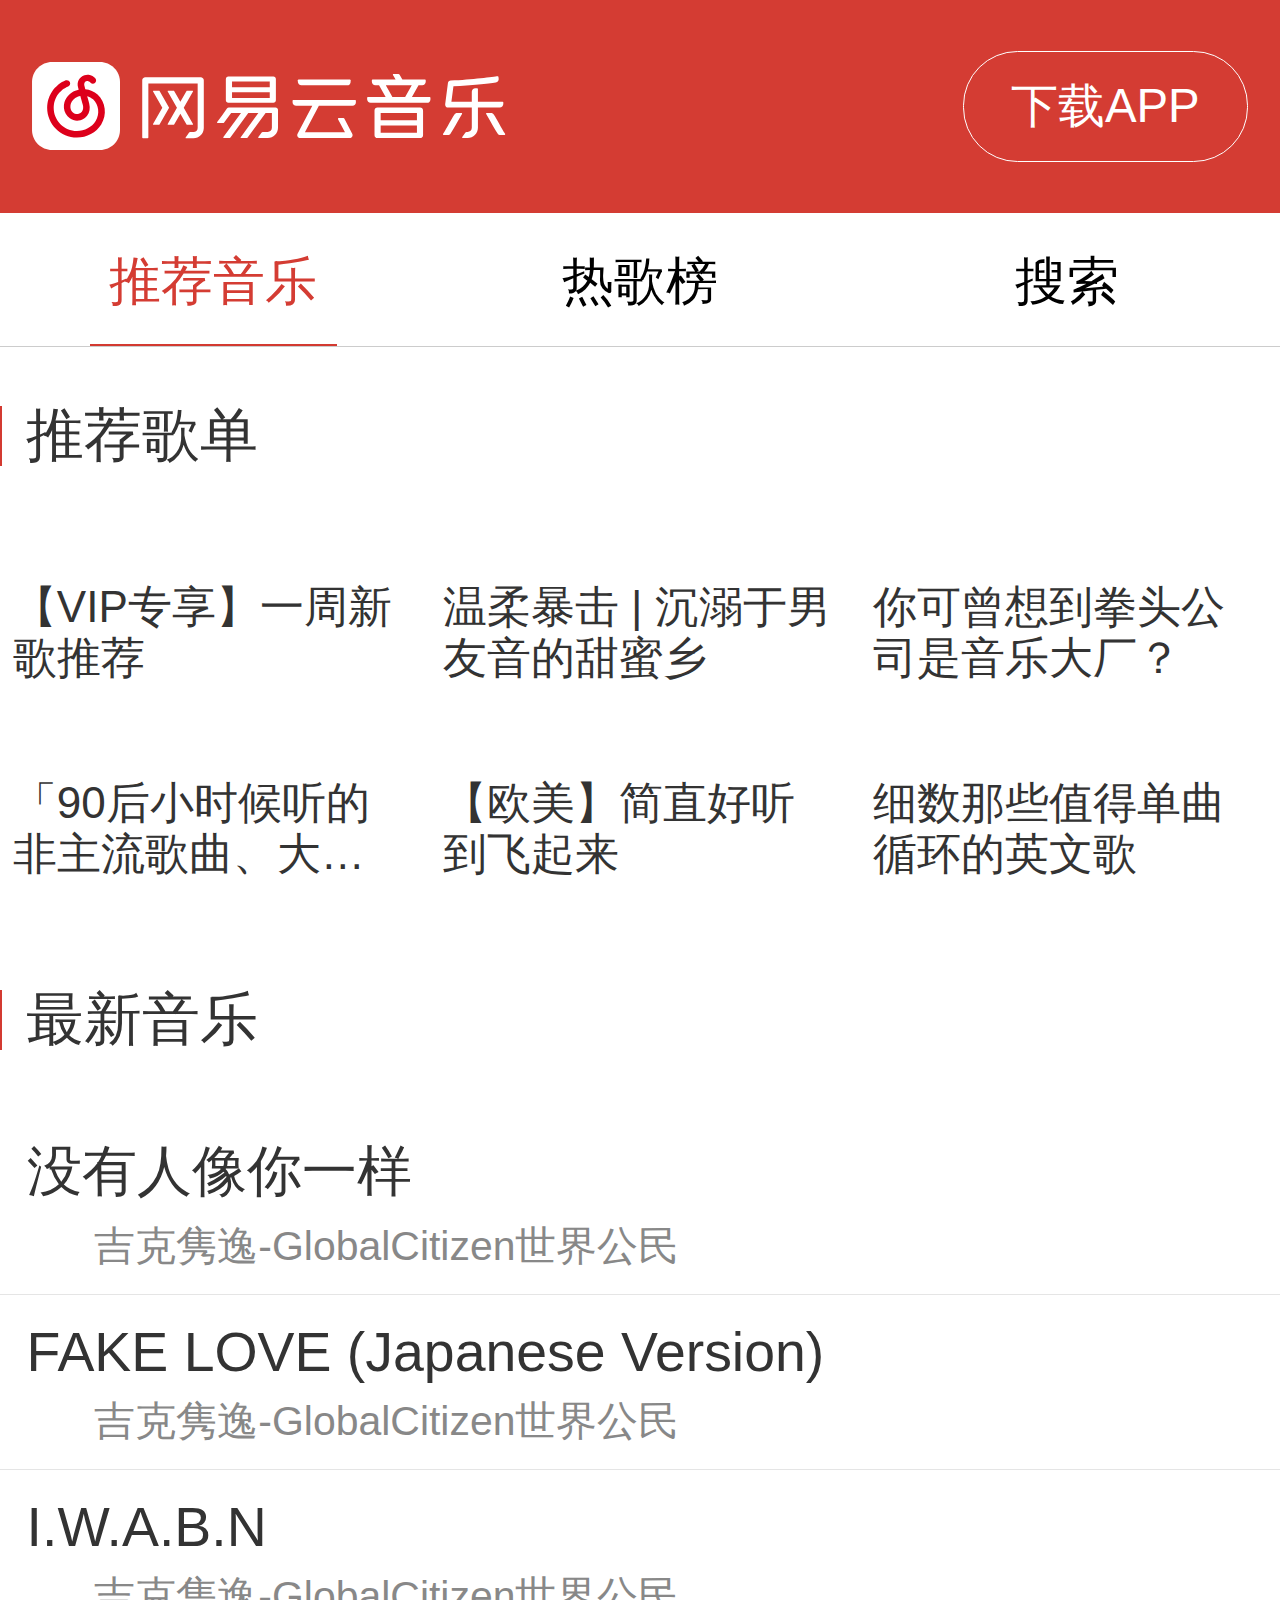
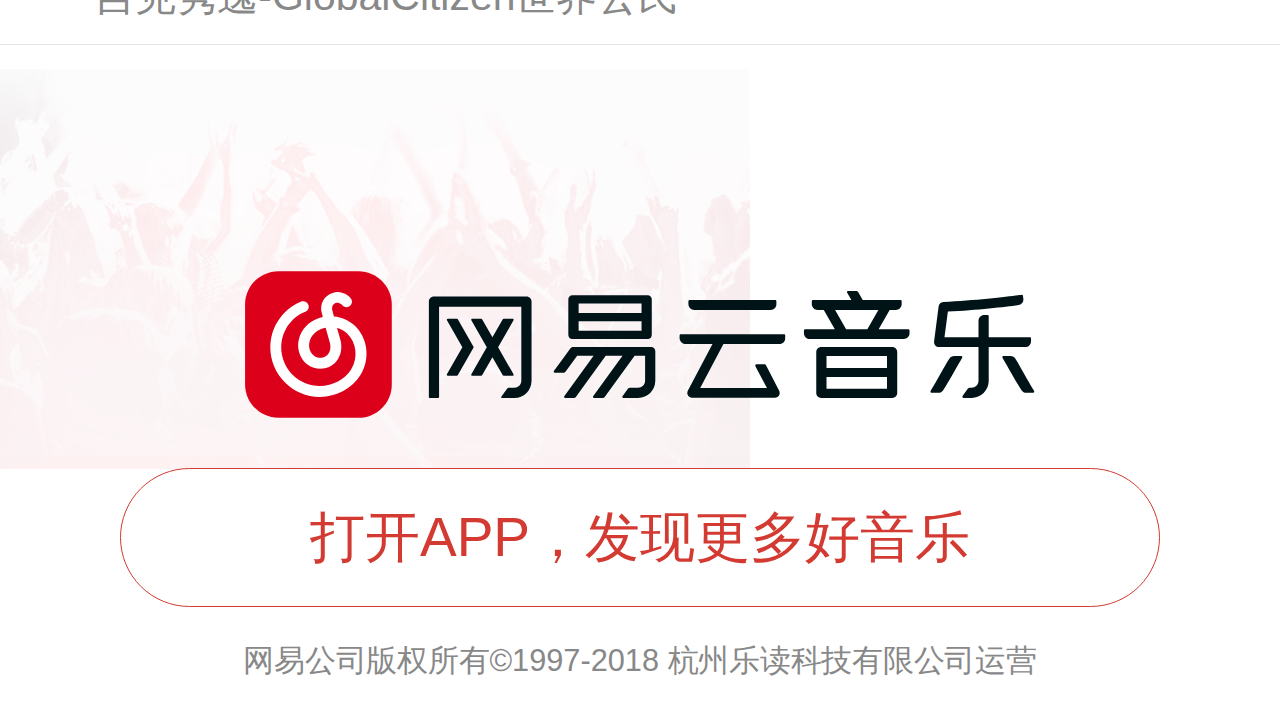
==== commit 3d1a9aaf: "编写index.js，添加了songs.json文件，达到不同歌曲播放不同音乐的效果" ====
--- a/index.html
+++ b/index.html
@@ -99,124 +99,10 @@
 
   <section class="lastestMusic">
     <h2 class="remd_tl">最新音乐</h2>
-    <ol>
-      <li>
-        <a href="./song.html">
-          <h3>没有人像你一样</h3>
-          <p><svg class="sq" aria-hidden="true">
-              <use xlink:href="#icon-wusunyinzhi"></use>
-            </svg>吉克隽逸-GlobalCitizen世界公民
-          </p>
-          <svg class="play" aria-hidden="true">
-            <use xlink:href="#icon-play"></use>
-          </svg>
-        </a>
-      </li>
-      <li>
-        <a href="#">
-          <h3>FAKE LOVE (Japanese Version)</h3>
-          <p><svg class="sq" aria-hidden="true">
-              <use xlink:href="#icon-wusunyinzhi"></use>
-            </svg>BTS (防弹少年团)-FAKE LOVE / Airplane pt.2
-
-          </p>
-          <svg class="play" aria-hidden="true">
-            <use xlink:href="#icon-play"></use>
-          </svg>
-        </a>
-      </li>
-      <li>
-        <a href="#">
-          <h3>I.W.A.B.N</h3>
-          <p><svg class="sq" aria-hidden="true">
-              <use xlink:href="#icon-wusunyinzhi"></use>
-            </svg>Lil Ghost小鬼-I.W.A.B.N
-
-          </p>
-          <svg class="play" aria-hidden="true">
-            <use xlink:href="#icon-play"></use>
-          </svg>
-        </a>
-      </li>
-      <li>
-        <a href="#">
-          <h3>我的爱对你说</h3>
-          <p> <svg class="sq" aria-hidden="true">
-              <use xlink:href="#icon-wusunyinzhi"></use>
-            </svg>好妹妹-我的爱对你说
-          </p>
-          <svg class="play" aria-hidden="true">
-            <use xlink:href="#icon-play"></use>
-          </svg>
-        </a>
-      </li>
-      <li>
-        <a href="#">
-          <h3>Such a Night</h3>
-          <p><svg class="sq" aria-hidden="true">
-              <use xlink:href="#icon-wusunyinzhi"></use>
-            </svg>Michael Bublé-love (Deluxe Edition)
-          </p>
-          <svg class="play" aria-hidden="true">
-            <use xlink:href="#icon-play"></use>
-          </svg>
-        </a>
-      </li>
-      <li>
-        <a href="#">
-          <h3>White Christmas</h3>
-          <p>OneRepublic-White Christmas
-          </p>
-          <svg class="play" aria-hidden="true">
-            <use xlink:href="#icon-play"></use>
-          </svg>
-        </a>
-      </li>
-      <li>
-        <a href="#">
-          <h3>Just Hold On</h3>
-          <p><svg class="sq" aria-hidden="true">
-              <use xlink:href="#icon-wusunyinzhi"></use>
-            </svg>Steve Aoki / Louis Tomlinson
-          </p>
-          <svg class="play" aria-hidden="true">
-            <use xlink:href="#icon-play"></use>
-          </svg>
-        </a>
-      </li>
-      <li>
-        <a href="#">
-          <h3>Chances</h3>
-          <p><svg class="sq" aria-hidden="true">
-              <use xlink:href="#icon-wusunyinzhi"></use>
-            </svg>Backstreet Boys-Chances
-
-          </p>
-          <svg class="play" aria-hidden="true">
-            <use xlink:href="#icon-play"></use>
-          </svg>
-        </a>
-      </li>
-      <li>
-        <a href="#">
-          <h3>This Feeling (Afrojack & Disto Remix)</h3>
-          <p>The Chainsmokers / Kelsea Ballerini-This Feeling - Remixes</p>
-
-          <svg class="play" aria-hidden="true">
-            <use xlink:href="#icon-play"></use>
-          </svg>
-        </a>
-      </li>
-      <li>
-        <a href="#">
-          <h3>孔雀</h3>
-          <p>吉克隽逸-GlobalCitizen世界公民
-          </p>
-          <svg class="play" aria-hidden="true">
-            <use xlink:href="#icon-play"></use>
-          </svg>
-        </a>
-      </li>
+    <p id="latelyMusicLoading">
+      <img src="./img/spin.gif" alt="">
+    </p>
+    <ol id="latelyMusic">
     </ol>
   </section>
 
@@ -274,6 +160,8 @@
     <a class="openApp" href="#">打开APP，发现更多好音乐 </a>
     <p class="copyright">网易公司版权所有©1997-2018 杭州乐读科技有限公司运营</p>
   </section>
+
+  <script src="./js/index.js"></script>
 </body>
 
 </html>--- a/css/index.css
+++ b/css/index.css
@@ -22,6 +22,7 @@
 a {
   color: inherit;
   text-decoration: none;
+  -webkit-tap-highlight-color:rgba(0,0,0,0);
 }
 
 h1,
@@ -32,13 +33,16 @@
 }
 
 .topBar {
-  /* position: fixed; */
+  position: fixed;
+  top: 0;
+  left: 0;
   width: 100%;
   background-color: #d43c33;
   padding: 4vw 2.5vw;
   display: flex;
   align-items: center;
   justify-content: space-between;
+  z-index: 1;
 }
 
 .topBar .logo {
@@ -55,7 +59,9 @@
   padding: 0 1em;
 }
 
-.siteNav {}
+.siteNav {
+  margin-top: 16vw;
+}
 
 .siteNav>ol {
   display: flex;
@@ -149,6 +155,10 @@
   margin-top: 5vw;
 }
 
+.lastestMusic > p{
+  text-align: center;
+}
+
 .lastestMusic>ol {
   color: #333
 }
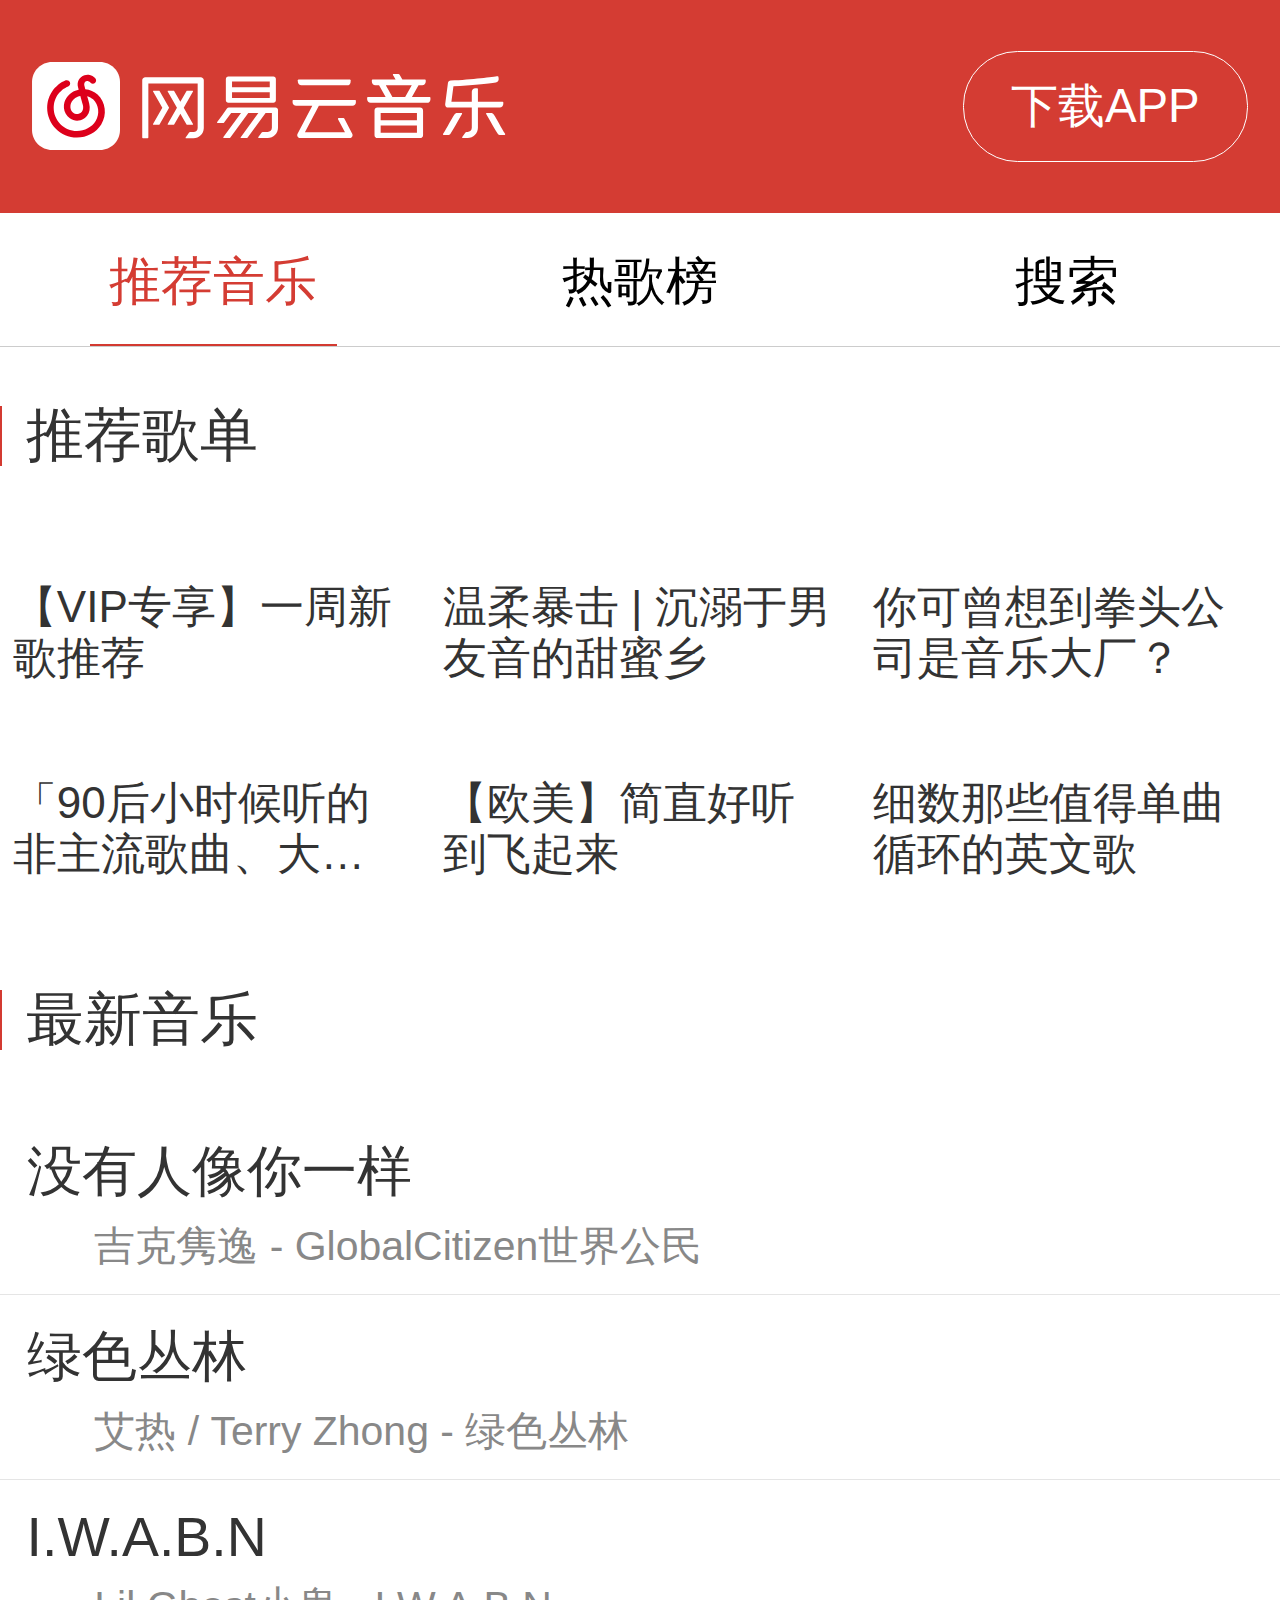
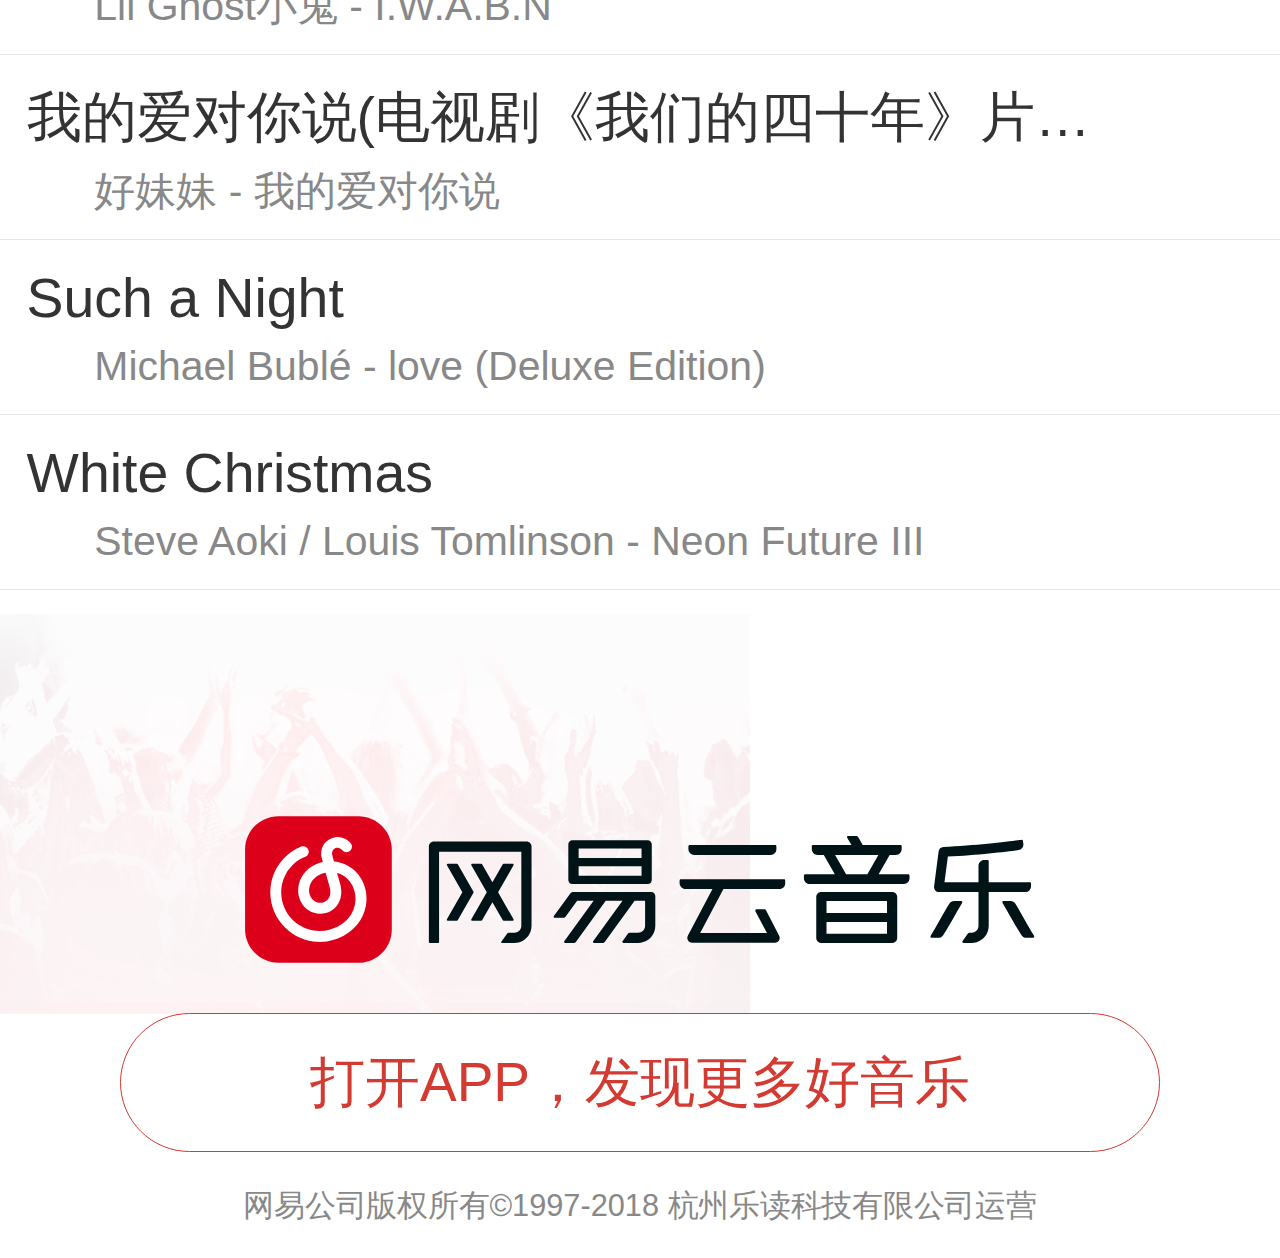
==== commit 1f15b4b4: "更新优化song.js和songs.json文件" ====
--- a/index.html
+++ b/index.html
@@ -100,7 +100,7 @@
   <section class="lastestMusic">
     <h2 class="remd_tl">最新音乐</h2>
     <p id="latelyMusicLoading">
-      <img src="./img/spin.gif" alt="">
+      <img src="./img/basics/spin.gif" alt="">
     </p>
     <ol id="latelyMusic">
     </ol>
--- a/css/index.css
+++ b/css/index.css
@@ -22,7 +22,7 @@
 a {
   color: inherit;
   text-decoration: none;
-  -webkit-tap-highlight-color:rgba(0,0,0,0);
+  -webkit-tap-highlight-color: rgba(0, 0, 0, 0);
 }
 
 h1,
@@ -155,12 +155,20 @@
   margin-top: 5vw;
 }
 
-.lastestMusic > p{
+.lastestMusic>p {
   text-align: center;
 }
 
 .lastestMusic>ol {
   color: #333
+}
+
+#latelyMusic>li>a>h3 {
+  overflow: hidden;
+  text-overflow: ellipsis;
+  white-space: nowrap;
+  word-break: normal;
+  width: 85vw;
 }
 
 .lastestMusic>ol>li {
@@ -181,7 +189,7 @@
   text-overflow: ellipsis;
   white-space: nowrap;
   word-break: normal;
-  width: 80vw;
+  width: 85vw;  
 }
 
 
@@ -209,7 +217,7 @@
 
 section.ad {
   padding-top: 1px;
-  background: transparent url(../img/recommand_bg_2x.png) no-repeat 0 9%;
+  background: transparent url(../img/basics/recommand_bg_2x.png) no-repeat 0 9%;
 }
 
 section.ad .logo {
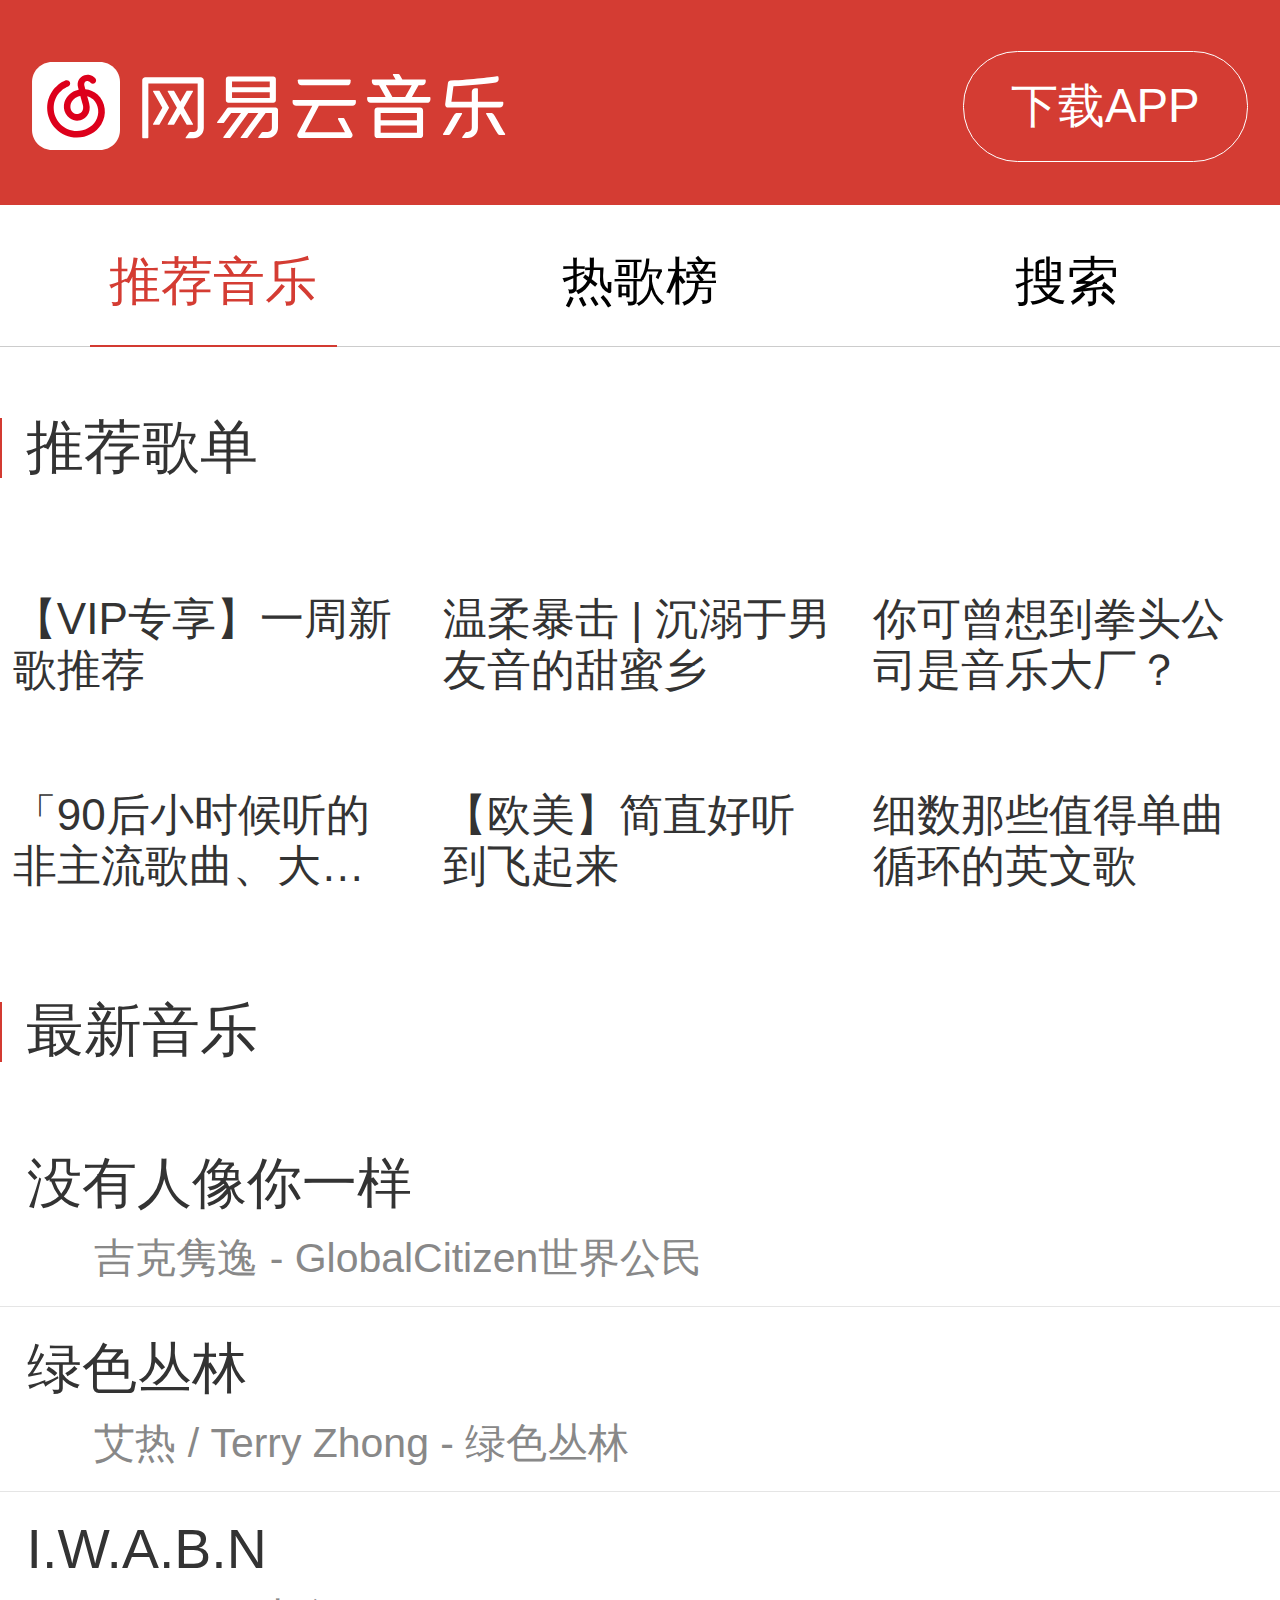
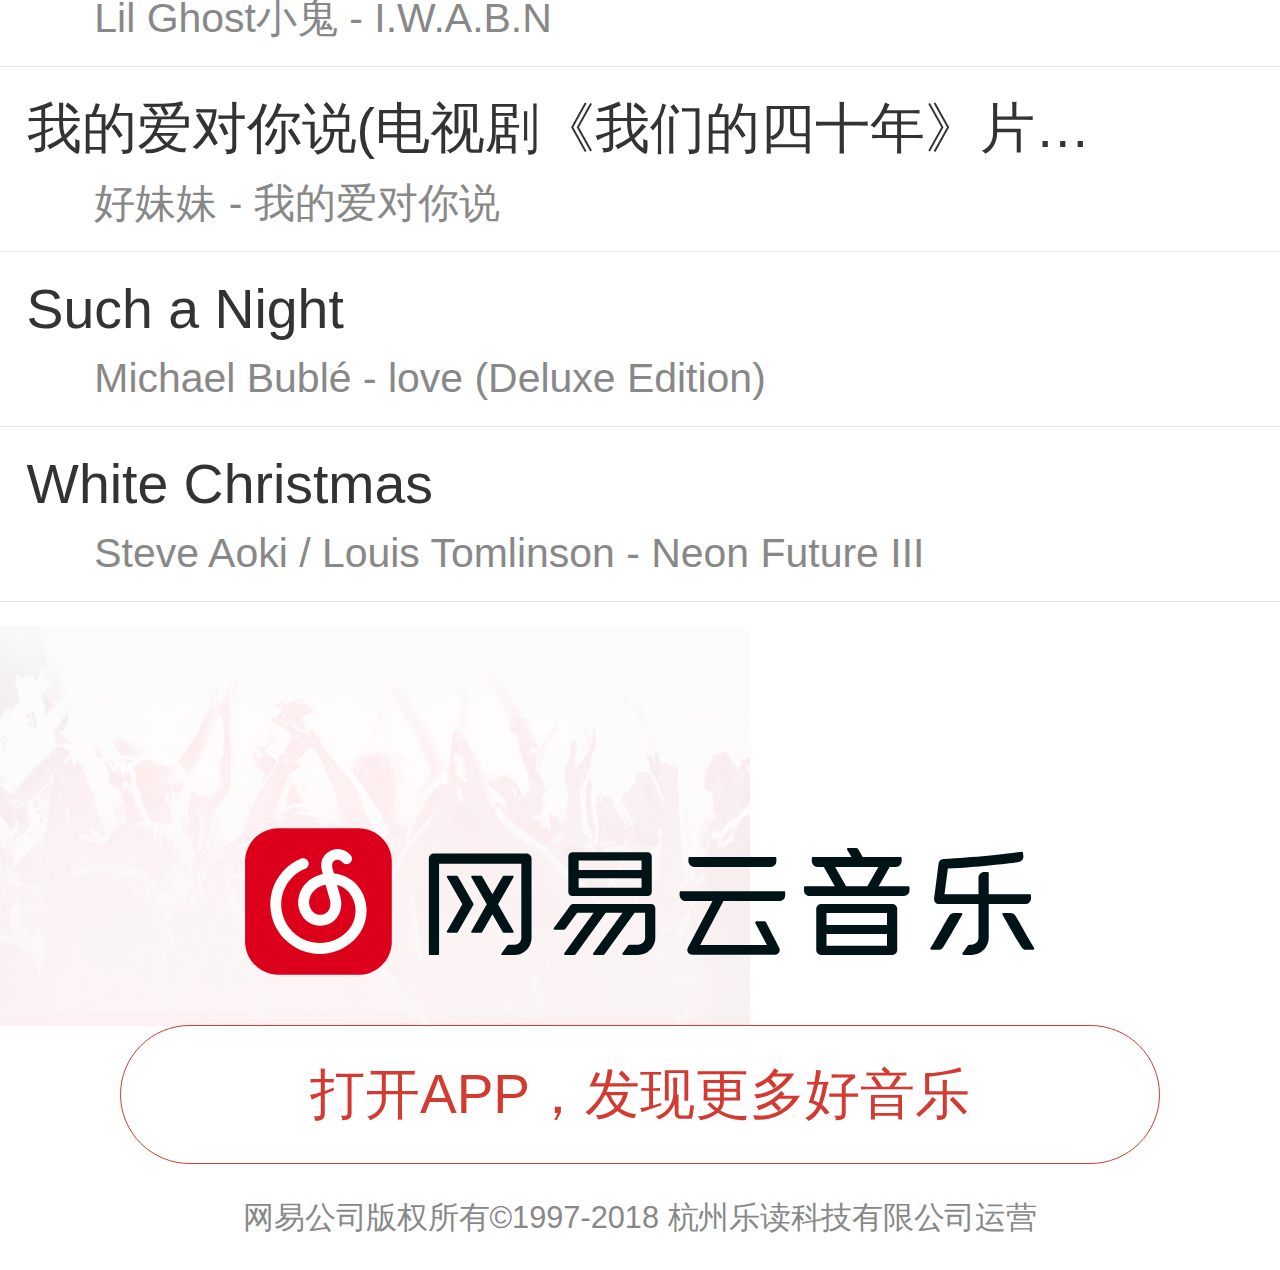
==== commit 6ebaef1b: "完善song.html歌词滚动功能，利用ajax+json实现页面切换功能" ====
--- a/index.html
+++ b/index.html
@@ -12,154 +12,172 @@
 </head>
 
 <body>
+
   <header class="topBar">
-    <svg class="logo" viewBox="0 0 1238 231" xmlns="http://www.w3.org/2000/svg" data-reactid="6">
-
-      <g id="Page-1" stroke="none" stroke-width="1" fill="none" fill-rule="evenodd" data-reactid="7">
-        <g id="logo_white" fill-rule="nonzero" data-reactid="8">
-          <g id="Group" transform="translate(288.000000, 31.000000)" fill="#FFFFFF" data-reactid="9">
-            <path d="M225.14,75.724 L343.119,75.724 C346.655,75.724 349.523,72.856 349.523,69.319 L349.523,13.42 C349.523,9.882 346.656,7.014 343.119,7.014 L225.14,7.014 C221.603,7.014 218.736,9.882 218.736,13.42 L218.736,69.319 C218.736,72.856 221.603,75.724 225.14,75.724 Z M234.881,19.827 L333.513,19.827 L333.513,34.964 L234.881,34.964 L234.881,19.827 Z M234.881,47.775 L333.513,47.775 L333.513,62.913 L234.881,62.913 L234.881,47.775 Z"
-              id="Shape" data-reactid="10"></path>
-            <path d="M348.677,88.266 L226.579,88.266 C224.599,88.266 222.729,89.183 221.516,90.75 L208.741,108.577 L196.048,125.972 C195.265,127.045 196.031,128.553 197.36,128.553 L211.423,128.553 C212.544,128.553 213.595,128.018 214.254,127.115 L232.597,102.015 L258.363,102.015 L212.345,165.325 C211.547,166.423 212.331,167.962 213.688,167.962 L227.589,167.962 C228.747,167.962 229.832,167.409 230.512,166.473 L277.367,102.015 L303.675,102.015 L257.619,165.404 C256.845,166.469 257.606,167.962 258.922,167.962 L273.094,167.962 C274.141,167.962 275.125,167.46 275.742,166.613 L322.678,102.015 L331.29,102.015 L339.073,102.035 L339.073,130.829 L339.073,136.167 L339.073,140.994 C339.073,147.044 334.17,151.948 328.122,151.948 L315.022,151.948 C313.976,151.948 312.994,152.449 312.379,153.295 L303.691,165.252 C302.872,166.38 303.677,167.963 305.072,167.963 L328.118,167.963 C343.009,167.963 355.084,155.888 355.084,140.991 L355.084,94.673 C355.083,91.134 352.215,88.266 348.677,88.266 Z"
-              id="Shape" data-reactid="11"></path>
-            <path d="M556.932,68.036 L394.914,68.036 C393.943,68.036 393.154,68.824 393.154,69.795 L393.154,73.979 C393.154,79.189 397.377,83.413 402.586,83.413 L444.741,83.413 L406.251,156.376 C405.303,158.171 404.96,160.274 405.522,162.226 C406.487,165.585 409.51,167.758 412.83,167.758 L542.212,167.758 C544.007,167.758 545.806,167.245 547.204,166.119 C549.994,163.872 550.789,160.166 549.422,157.09 L528.401,116.593 C528.041,115.781 527.236,115.258 526.348,115.258 L514.01,115.258 C512.385,115.258 511.298,116.93 511.957,118.416 L530.166,152.578 L425.414,152.578 L461.902,83.412 L550.002,83.412 C554.794,83.412 558.68,79.527 558.68,74.734 L558.68,69.781 C558.68,68.818 557.897,68.036 556.932,68.036 Z"
-              id="Shape" data-reactid="12"></path>
-            <path d="M416.142,30.062 L535.956,30.062 C540.884,30.062 544.878,26.067 544.878,21.138 L544.878,16.605 C544.878,15.545 544.018,14.686 542.959,14.686 L409.029,14.686 C407.882,14.686 406.955,15.615 406.955,16.761 L406.955,20.873 C406.955,25.948 411.068,30.062 416.142,30.062 Z"
-              id="Shape" data-reactid="13"></path>
-            <path d="M153.048,8.96 L8.111,8.96 C3.69,8.96 0.106,12.545 0.106,16.967 L0.106,166.423 C0.106,167.436 0.929,168.259 1.941,168.259 L14.282,168.259 C15.295,168.259 16.118,167.436 16.118,166.423 L16.118,24.975 L145.043,24.975 L145.043,37.585 L145.043,141.288 C145.043,147.338 140.14,152.243 134.092,152.243 L125.304,152.243 C124.275,152.243 123.308,152.735 122.704,153.567 L113.62,166.071 C112.959,166.981 113.609,168.258 114.734,168.258 L134.089,168.258 C148.737,168.258 160.668,156.511 161.022,141.946 L161.055,141.946 L161.055,37.586 L161.055,16.967 C161.054,12.545 157.469,8.96 153.048,8.96 Z"
-              id="Shape" data-reactid="14"></path>
-            <path d="M117.341,133.327 L131.453,133.327 C132.661,133.327 133.416,132.024 132.817,130.976 L108.615,88.61 L132.817,46.243 C133.416,45.196 132.661,43.892 131.455,43.892 L117.34,43.892 C116.776,43.892 116.255,44.194 115.976,44.683 L99.759,73.068 L83.542,44.683 C83.263,44.194 82.741,43.892 82.178,43.892 L68.065,43.892 C66.858,43.892 66.102,45.196 66.701,46.243 L90.903,88.609 L66.701,130.976 C66.102,132.024 66.859,133.327 68.065,133.327 L82.178,133.327 C82.741,133.327 83.263,133.025 83.542,132.535 L99.759,104.151 L115.976,132.535 C116.257,133.025 116.777,133.327 117.341,133.327 Z"
-              id="Shape" data-reactid="15"></path>
-            <path d="M70.027,89.258 C70.314,88.795 70.373,88.195 70.066,87.656 L45.482,44.683 C45.203,44.194 44.681,43.892 44.118,43.892 L29.84,43.892 C28.633,43.892 27.877,45.196 28.476,46.243 L52.625,88.459 L28.342,130.977 C27.743,132.025 28.5,133.328 29.706,133.328 L43.984,133.328 C44.549,133.328 45.069,133.026 45.348,132.536 L69.996,89.383 C70.018,89.341 70.009,89.299 70.027,89.258 Z"
-              id="Shape" data-reactid="16"></path>
-            <path d="M751.56,60.348 L705.189,60.348 L722.443,30.062 L732.056,30.062 C737.155,30.062 741.288,25.928 741.288,20.828 L741.288,16.489 C741.288,15.494 740.481,14.686 739.485,14.686 L680.216,14.686 L673.013,2.14 C672.344,0.977 671.105,0.259 669.764,0.259 L657.073,0.259 C655.799,0.259 655.002,1.637 655.638,2.742 L662.501,14.687 L602.295,14.687 C601.244,14.687 600.391,15.539 600.391,16.591 L600.391,20.829 C600.391,25.929 604.525,30.063 609.624,30.063 L619.237,30.063 L636.491,60.349 L590.11,60.349 C588.988,60.349 588.078,61.258 588.078,62.381 L588.078,66.576 C588.078,71.629 592.173,75.725 597.224,75.725 L744.666,75.725 C749.602,75.725 753.602,71.723 753.602,66.787 L753.602,62.39 C753.6,61.262 752.687,60.348 751.56,60.348 Z M687.499,60.348 L654.178,60.348 L636.925,30.062 L704.753,30.062 L687.499,60.348 Z"
-              id="Shape" data-reactid="17"></path>
-            <path d="M726.61,88.266 L704.819,88.266 L615.067,88.266 C610.823,88.266 607.38,91.709 607.38,95.955 L607.38,160.275 C607.38,164.519 610.823,167.963 615.067,167.963 L726.61,167.963 C730.854,167.963 734.297,164.52 734.297,160.275 L734.297,116.813 L734.297,95.955 C734.297,91.709 730.854,88.266 726.61,88.266 Z M718.285,153.743 L623.457,153.743 L623.457,135.224 L718.285,135.224 L718.285,153.743 Z M718.285,116.812 L718.285,121.004 L623.457,121.004 L623.457,102.485 L704.819,102.485 L718.285,102.485 L718.285,116.812 Z"
-              id="Shape" data-reactid="18"></path>
-            <path d="M944.067,79.044 L944.067,74.526 C944.067,73.622 943.335,72.89 942.431,72.89 L877.728,72.89 L877.728,39.705 C877.728,38.696 876.91,37.877 875.9,37.877 L870.891,37.877 C865.824,37.877 861.715,41.986 861.715,47.054 L861.715,72.889 L808.375,72.889 L813.729,32.593 C859.199,30.416 905.533,24.899 924.423,22.479 C929.282,21.856 932.695,17.387 932.014,12.535 L931.322,7.608 C931.204,6.767 930.453,6.176 929.612,6.291 C919.62,7.644 861.416,15.295 806.552,17.521 C802.781,17.674 799.678,20.548 799.231,24.299 L792.092,79.673 C791.836,81.854 792.52,84.039 793.981,85.682 C795.44,87.323 797.531,88.265 799.727,88.265 L861.716,88.265 L861.716,141.002 C861.716,147.054 856.813,151.959 850.762,151.959 L847.96,151.959 C846.829,151.959 845.766,152.502 845.103,153.421 L836.76,164.986 C835.862,166.232 836.752,167.973 838.289,167.973 L850.761,167.973 C865.654,167.973 877.727,155.898 877.727,141.001 L877.727,88.264 L934.845,88.264 C939.939,88.266 944.067,84.138 944.067,79.044 Z"
-              id="Shape" data-reactid="19"></path>
-            <path d="M834.801,102.485 L823.581,102.485 C820.493,102.485 817.625,104.027 815.94,106.616 C808.225,118.468 797.397,139.751 786.721,156.722 C785.802,158.183 786.816,160.076 788.543,160.076 L798.743,160.076 C801.815,160.076 804.729,158.558 806.363,155.955 C818.41,136.748 829.701,115.809 836.143,104.927 C836.786,103.841 836.063,102.485 834.801,102.485 Z"
-              id="Shape" data-reactid="20"></path>
-            <path d="M948.759,156.722 C938.085,139.752 927.257,118.468 919.54,106.616 C917.855,104.027 914.989,102.485 911.899,102.485 L900.678,102.485 C899.417,102.485 898.694,103.84 899.336,104.926 C905.779,115.808 917.069,136.748 929.118,155.954 C930.75,158.557 933.666,160.075 936.738,160.075 L946.937,160.075 C948.665,160.076 949.679,158.183 948.759,156.722 Z"
-              id="Shape" data-reactid="21"></path>
-          </g>
-          <g id="Group" data-reactid="22">
-            <path d="M177.66,0.259 L52.34,0.259 C23.553,0.259 0,23.812 0,52.599 L0,177.919 C0,206.706 23.553,230.259 52.34,230.259 L177.66,230.259 C206.447,230.259 230,206.706 230,177.919 L230,52.599 C230,23.812 206.447,0.259 177.66,0.259 Z"
-              id="Shape" fill="#FFFFFF" data-reactid="23"></path>
-            <path d="M139.287,71.199 C138.652,68.792 137.686,65.115 136.946,62.354 C136.384,60.317 136.125,58.003 136.725,55.942 C136.893,55.363 137.151,54.842 137.436,54.312 C138.675,52.011 140.99,50.423 143.559,49.997 C144.725,49.804 145.923,49.863 147.065,50.164 C148.262,50.48 149.39,51.045 150.376,51.789 C151.408,52.569 152.216,53.577 153.158,54.453 C154.685,55.878 156.732,56.75 158.984,56.75 C163.705,56.75 167.533,52.922 167.533,48.202 C167.533,46.801 167.193,45.481 166.596,44.316 C166.544,44.215 166.49,44.113 166.433,44.012 C166.395,43.946 166.356,43.878 166.316,43.812 C165.36,42.201 163.978,40.802 162.553,39.579 C159.814,37.226 156.58,35.45 153.142,34.355 C151.525,33.839 149.859,33.474 148.173,33.281 C144.462,32.855 140.67,33.243 137.124,34.416 C123.148,39.03 116.445,52.056 120.452,66.839 C120.848,68.318 121.533,70.928 121.894,72.287 C118.903,72.93 115.934,73.809 113.019,74.932 C99.367,80.189 88.532,91.863 84.743,105.4 C83.396,110.215 82.934,115.206 83.373,120.239 C84.32,131.114 90.121,141.245 98.887,147.334 C107.146,153.072 117.025,154.756 126.713,152.085 C133.57,150.191 139.666,146.116 143.878,140.612 C150.543,131.906 152.531,120.463 149.475,108.394 C148.363,104.003 146.963,99.125 145.611,94.405 C145.12,92.7 144.63,90.987 144.149,89.289 C149.945,90.78 155.29,93.6 159.634,97.658 C174.725,111.753 177.634,136.031 166.399,154.135 C156.532,170.037 137.311,180.311 117.433,180.311 C83.913,180.311 56.643,153.042 56.643,119.524 C56.643,116.547 56.874,113.534 57.328,110.576 C57.693,108.19 58.208,105.811 58.856,103.5 C59.496,101.222 60.279,98.956 61.184,96.771 C62.084,94.599 63.119,92.465 64.266,90.418 C65.399,88.39 66.672,86.402 68.043,84.506 C69.399,82.629 70.888,80.806 72.462,79.089 C74.031,77.377 75.718,75.74 77.475,74.218 C79.23,72.699 81.097,71.264 83.021,69.952 C84.952,68.635 86.979,67.422 89.047,66.343 C90.182,65.752 91.332,65.196 92.501,64.68 C93.128,64.402 93.762,64.136 94.399,63.881 C98.785,62.133 100.922,57.161 99.174,52.775 C97.427,48.389 92.456,46.248 88.068,48.003 C87.24,48.333 86.417,48.681 85.578,49.049 C84.074,49.716 82.59,50.429 81.137,51.19 C78.483,52.575 75.881,54.132 73.398,55.823 C70.93,57.505 68.538,59.344 66.287,61.295 C64.037,63.243 61.872,65.344 59.864,67.537 C57.843,69.737 55.937,72.076 54.193,74.483 C52.435,76.914 50.804,79.467 49.35,82.068 C47.878,84.694 46.546,87.438 45.39,90.227 C44.225,93.042 43.217,95.955 42.397,98.886 C41.564,101.854 40.903,104.914 40.432,107.978 C39.845,111.794 39.547,115.68 39.547,119.524 C39.547,162.469 74.487,197.405 117.431,197.405 C143.088,197.405 168.01,183.958 180.921,163.147 C196.629,137.84 192.582,105.043 171.299,85.165 C162.586,77.026 151.244,72.252 139.287,71.199 Z M130.304,130.222 C128.342,132.785 125.447,134.7 122.159,135.609 C116.13,137.267 111.479,135.267 108.641,133.296 C103.994,130.069 100.915,124.63 100.4,118.756 C100.142,115.779 100.41,112.837 101.203,110.008 C103.566,101.568 110.446,94.241 119.161,90.884 C121.501,89.984 123.885,89.301 126.279,88.832 C127.186,92.181 128.184,95.663 129.176,99.121 C130.516,103.787 131.844,108.409 132.902,112.59 C134.138,117.47 134.691,124.491 130.304,130.222 Z"
-              id="Shape" fill="#DD001B" data-reactid="24"></path>
-          </g>
-        </g>
-      </g>
-    </svg>
-    <a href="#" class="downloadsApp">下载APP</a>
-  </header>
-  <nav class="siteNav">
-    <ol>
-      <li class="active"><span>推荐音乐</span></li>
-      <li><span>热歌榜</span></li>
-      <li><span>搜索</span></li>
-    </ol>
-  </nav>
-  <section class="playList">
-    <h2 class="remd_tl">推荐歌单</h2>
-    <ul>
-      <li>
-        <img src="http://p1.music.126.net/02yE4OCM9GSHB_Ag6aMfEg==/109951163650431588.webp?imageView&thumbnail=247x0&quality=75&tostatic=0&type=webp"
-          alt="">
-        <p>【VIP专享】一周新歌推荐</p>
-      </li>
-      <li>
-        <img src="http://p1.music.126.net/FF3Pb7db7Ybic3uRWQUsvg==/109951163662991724.webp?imageView&thumbnail=247x0&quality=75&tostatic=0&type=webp"
-          alt="">
-        <p>温柔暴击 | 沉溺于男友音的甜蜜乡</p>
-      </li>
-      <li>
-        <img src="http://p1.music.126.net/vN1RLLoCzqna_pYSzlRuoA==/19168885718892380.webp?imageView&thumbnail=247x0&quality=75&tostatic=0&type=webp"
-          alt="">
-        <p>你可曾想到拳头公司是音乐大厂？</p>
-      </li>
-      <li>
-        <img src="http://p1.music.126.net/Hs_7xfhpQX2z0ps1fixDag==/109951163456925077.webp?imageView&thumbnail=247x0&quality=75&tostatic=0&type=webp"
-          alt="">
-        <p>「90后小时候听的非主流歌曲、大合集」</p>
-      </li>
-      <li>
-        <img src="http://p1.music.126.net/4SO4WFJCgWIjJhEFrwEk8A==/1389782706500228.webp?imageView&thumbnail=247x0&quality=75&tostatic=0&type=webp"
-          alt="">
-        <p>【欧美】简直好听到飞起来</p>
-      </li>
-      <li>
-        <img src="http://p1.music.126.net/8jFpVjFPbT6xUQhbkFNCRQ==/19007257509959282.webp?imageView&thumbnail=247x0&quality=75&tostatic=0&type=webp"
-          alt="">
-        <p>细数那些值得单曲循环的英文歌</p>
-      </li>
-    </ul>
-  </section>
-
-  <section class="lastestMusic">
-    <h2 class="remd_tl">最新音乐</h2>
-    <p id="latelyMusicLoading">
-      <img src="./img/basics/spin.gif" alt="">
-    </p>
-    <ol id="latelyMusic">
-    </ol>
-  </section>
-
-  <section class="ad">
-    <div class="logo">
-      <svg class="logosvg" viewBox="0 0 1238 231" xmlns="http://www.w3.org/2000/svg" data-reactid="81">
-        <g id="Page-1" stroke="none" stroke-width="1" fill="none" fill-rule="evenodd" data-reactid="82">
-          <g id="recommond_logo" data-reactid="83">
-            <path d="M168.72,78.5 C160.96,73.594 151.451,70.902 141.666,70.419 L139.484,62.611 L139.549,62.684 C139.465,62.452 139.39,62.225 139.317,62.004 L138.672,59.695 C137.182,53.018 139.898,49.832 141.288,48.685 C141.526,48.512 141.771,48.337 142.036,48.167 C148.419,44.022 157.51,50.662 158.02,51.051 C162.054,54.839 169.438,55.776 173.421,51.899 C177.447,47.981 176.488,40.653 172.465,36.733 C166.201,30.636 146.969,20.843 130.604,31.465 C115.889,41.015 115.597,54.456 118.017,62.223 L120.949,72.734 C116.038,74.111 111.326,76.085 107.02,78.65 C90.909,88.259 82.828,104.475 84.848,123.143 C86.919,142.305 101.631,156.21 119.832,156.21 C139.156,156.21 154.873,140.906 154.873,122.093 C154.611,117.6 154.665,117.654 154.044,113.639 C153.439,109.721 147.505,91.307 147.505,91.307 C151.15,92.128 154.56,93.47 157.5,95.327 C190.729,116.355 176.902,149.813 176.278,151.287 C167.128,172.668 147.172,185.431 121.53,186.314 C104.822,186.892 88.806,180.803 76.448,169.18 C63.41,156.93 55.933,139.763 55.933,122.092 C55.933,95.473 73.129,71.3 98.72,61.952 C104.047,60.003 108.351,54.457 105.405,48.015 C103.086,42.953 96.805,41.211 91.478,43.16 C57.89,55.434 35.323,87.154 35.323,122.081 C35.323,145.171 45.094,167.595 62.131,183.609 C77.842,198.375 98.06,206.411 119.344,206.408 C120.311,206.408 121.285,206.392 122.255,206.359 C155.794,205.206 183.102,187.502 195.263,159.085 C202.855,141.827 207.089,102.771 168.73,78.49 M134.257,122.094 C134.257,129.838 127.785,136.139 119.828,136.139 C110.996,136.139 106.131,128.314 105.343,121.041 C103.844,107.176 111.283,99.641 117.787,95.761 C120.425,94.19 123.325,92.958 126.351,92.065 C126.351,92.065 133.366,113.8 133.914,117.167 C134.516,120.89 134.257,122.094 134.257,122.094"
-              id="Shape" fill="#FFFFFF" fill-rule="nonzero" data-reactid="84"></path>
-            <g id="Group" data-reactid="85">
-              <g transform="translate(288.000000, 31.000000)" data-reactid="86">
-                <rect id="Rectangle-path" x="623.569" y="135.165" width="94.828" height="18.519" data-reactid="87"></rect>
-                <polygon id="Shape" points="654.29 60.29 687.611 60.29 704.865 30.004 637.037 30.004" data-reactid="88"></polygon>
-                <rect id="Rectangle-path" x="234.994" y="47.716" width="98.632" height="15.138" data-reactid="89"></rect>
-                <rect id="Rectangle-path" x="234.994" y="19.768" width="98.632" height="15.137" data-reactid="90"></rect>
-                <polygon id="Shape" points="623.569 102.427 623.569 120.946 718.398 120.946 718.398 116.754 718.398 102.427 704.931 102.427"
-                  data-reactid="91"></polygon>
-                <path d="M225.252,75.666 L343.231,75.666 C346.767,75.666 349.635,72.798 349.635,69.261 L349.635,13.362 C349.635,9.824 346.768,6.956 343.231,6.956 L225.252,6.956 C221.715,6.956 218.848,9.824 218.848,13.362 L218.848,69.261 C218.848,72.798 221.715,75.666 225.252,75.666 Z M234.994,19.768 L333.626,19.768 L333.626,34.905 L234.994,34.905 L234.994,19.768 Z M234.994,47.716 L333.626,47.716 L333.626,62.854 L234.994,62.854 L234.994,47.716 Z"
-                  id="Shape" fill="#001317" fill-rule="nonzero" data-reactid="92"></path>
-                <path d="M348.789,88.207 L226.692,88.207 C224.712,88.207 222.842,89.124 221.629,90.691 L208.854,108.518 L196.161,125.913 C195.378,126.986 196.144,128.494 197.473,128.494 L211.536,128.494 C212.657,128.494 213.708,127.959 214.367,127.056 L232.71,101.956 L258.476,101.956 L212.458,165.266 C211.66,166.364 212.444,167.903 213.801,167.903 L227.702,167.903 C228.86,167.903 229.945,167.35 230.625,166.414 L277.48,101.956 L303.788,101.956 L257.732,165.345 C256.958,166.41 257.719,167.903 259.035,167.903 L273.207,167.903 C274.254,167.903 275.238,167.401 275.855,166.554 L322.791,101.956 L331.403,101.956 L339.186,101.976 L339.186,130.77 L339.186,136.108 L339.186,140.935 C339.186,146.985 334.283,151.889 328.235,151.889 L315.135,151.889 C314.089,151.889 313.107,152.39 312.492,153.236 L303.804,165.193 C302.985,166.321 303.79,167.904 305.185,167.904 L328.231,167.904 C343.122,167.904 355.197,155.829 355.197,140.932 L355.197,94.614 C355.195,91.076 352.328,88.207 348.789,88.207 Z"
-                  id="Shape" fill="#001317" fill-rule="nonzero" data-reactid="93"></path>
-                <path d="M557.045,67.977 L395.026,67.977 C394.055,67.977 393.266,68.765 393.266,69.736 L393.266,73.92 C393.266,79.13 397.489,83.354 402.698,83.354 L444.853,83.354 L406.363,156.317 C405.415,158.112 405.072,160.215 405.634,162.167 C406.599,165.526 409.622,167.699 412.942,167.699 L542.324,167.699 C544.119,167.699 545.918,167.186 547.316,166.06 C550.106,163.813 550.901,160.107 549.534,157.031 L528.513,116.534 C528.153,115.722 527.348,115.199 526.46,115.199 L514.124,115.199 C512.499,115.199 511.411,116.871 512.071,118.357 L530.28,152.519 L425.527,152.519 L462.015,83.353 L550.115,83.353 C554.907,83.353 558.793,79.468 558.793,74.675 L558.793,69.722 C558.792,68.76 558.01,67.977 557.045,67.977 Z"
-                  id="Shape" fill="#001317" fill-rule="nonzero" data-reactid="94"></path>
-                <path d="M416.255,30.004 L536.069,30.004 C540.997,30.004 544.991,26.009 544.991,21.08 L544.991,16.547 C544.991,15.487 544.131,14.628 543.072,14.628 L409.142,14.628 C407.995,14.628 407.068,15.557 407.068,16.703 L407.068,20.815 C407.067,25.889 411.181,30.004 416.255,30.004 Z"
-                  id="Shape" fill="#001317" fill-rule="nonzero" data-reactid="95"></path>
-                <path d="M153.161,8.901 L8.224,8.901 C3.803,8.901 0.219,12.486 0.219,16.908 L0.219,166.364 C0.219,167.377 1.042,168.2 2.054,168.2 L14.395,168.2 C15.408,168.2 16.231,167.377 16.231,166.364 L16.231,24.916 L145.156,24.916 L145.156,37.526 L145.156,141.229 C145.156,147.279 140.253,152.184 134.205,152.184 L125.417,152.184 C124.388,152.184 123.421,152.676 122.817,153.508 L113.733,166.012 C113.072,166.922 113.722,168.199 114.847,168.199 L134.202,168.199 C148.85,168.199 160.781,156.452 161.135,141.887 L161.168,141.887 L161.168,37.527 L161.168,16.908 C161.166,12.486 157.582,8.901 153.161,8.901 Z"
-                  id="Shape" fill="#001317" fill-rule="nonzero" data-reactid="96"></path>
-                <path d="M117.453,133.268 L131.565,133.268 C132.773,133.268 133.528,131.965 132.929,130.917 L108.727,88.551 L132.929,46.184 C133.528,45.137 132.773,43.833 131.567,43.833 L117.452,43.833 C116.888,43.833 116.367,44.135 116.088,44.624 L99.871,73.009 L83.654,44.624 C83.375,44.135 82.853,43.833 82.29,43.833 L68.177,43.833 C66.97,43.833 66.214,45.137 66.813,46.184 L91.015,88.55 L66.813,130.917 C66.214,131.965 66.971,133.268 68.177,133.268 L82.29,133.268 C82.853,133.268 83.375,132.966 83.654,132.476 L99.871,104.092 L116.088,132.476 C116.37,132.966 116.89,133.268 117.453,133.268 Z"
-                  id="Shape" fill="#001317" fill-rule="nonzero" data-reactid="97"></path>
-                <path d="M70.14,89.199 C70.427,88.736 70.486,88.136 70.179,87.597 L45.595,44.624 C45.316,44.135 44.794,43.833 44.231,43.833 L29.952,43.833 C28.745,43.833 27.989,45.137 28.588,46.184 L52.737,88.4 L28.454,130.918 C27.855,131.966 28.612,133.269 29.818,133.269 L44.096,133.269 C44.661,133.269 45.181,132.967 45.46,132.477 L70.108,89.324 C70.131,89.282 70.121,89.24 70.14,89.199 Z"
-                  id="Shape" fill="#001317" fill-rule="nonzero" data-reactid="98"></path>
-                <path d="M751.672,60.29 L705.301,60.29 L722.555,30.004 L732.168,30.004 C737.267,30.004 741.4,25.87 741.4,20.77 L741.4,16.431 C741.4,15.436 740.593,14.628 739.597,14.628 L680.328,14.628 L673.125,2.082 C672.456,0.919 671.217,0.201 669.876,0.201 L657.185,0.201 C655.911,0.201 655.114,1.579 655.75,2.684 L662.613,14.629 L602.407,14.629 C601.356,14.629 600.503,15.481 600.503,16.533 L600.503,20.771 C600.503,25.871 604.637,30.005 609.736,30.005 L619.349,30.005 L636.603,60.291 L590.22,60.291 C589.098,60.291 588.188,61.2 588.188,62.323 L588.188,66.518 C588.188,71.571 592.283,75.667 597.334,75.667 L744.776,75.667 C749.712,75.667 753.712,71.665 753.712,66.729 L753.712,62.332 C753.713,61.203 752.799,60.29 751.672,60.29 Z M687.611,60.29 L654.29,60.29 L637.037,30.004 L704.865,30.004 L687.611,60.29 Z"
-                  id="Shape" fill="#001317" fill-rule="nonzero" data-reactid="99"></path>
-                <path d="M726.722,88.207 L704.931,88.207 L615.179,88.207 C610.935,88.207 607.492,91.65 607.492,95.896 L607.492,160.216 C607.492,164.46 610.935,167.904 615.179,167.904 L726.722,167.904 C730.966,167.904 734.409,164.461 734.409,160.216 L734.409,116.754 L734.409,95.896 C734.41,91.651 730.966,88.207 726.722,88.207 Z M718.398,153.684 L623.57,153.684 L623.57,135.165 L718.398,135.165 L718.398,153.684 Z M718.398,116.754 L718.398,120.946 L623.57,120.946 L623.57,102.427 L704.932,102.427 L718.398,102.427 L718.398,116.754 Z"
-                  id="Shape" fill="#001317" fill-rule="nonzero" data-reactid="100"></path>
-                <path d="M944.179,78.986 L944.179,74.468 C944.179,73.564 943.447,72.832 942.543,72.832 L877.84,72.832 L877.84,39.647 C877.84,38.637 877.022,37.819 876.012,37.819 L871.003,37.819 C865.936,37.819 861.827,41.928 861.827,46.996 L861.827,72.831 L808.487,72.831 L813.841,32.535 C859.311,30.358 905.645,24.841 924.535,22.421 C929.394,21.798 932.807,17.329 932.126,12.477 L931.434,7.55 C931.316,6.709 930.565,6.118 929.724,6.233 C919.732,7.586 861.528,15.237 806.664,17.463 C802.893,17.616 799.79,20.49 799.343,24.241 L792.204,79.615 C791.948,81.796 792.632,83.981 794.093,85.624 C795.552,87.265 797.644,88.207 799.839,88.207 L861.828,88.207 L861.828,140.944 C861.828,146.996 856.925,151.901 850.874,151.901 L848.072,151.901 C846.941,151.901 845.878,152.444 845.216,153.363 L836.873,164.928 C835.975,166.174 836.865,167.915 838.402,167.915 L850.874,167.915 C865.766,167.915 877.84,155.84 877.84,140.943 L877.84,88.206 L934.958,88.206 C940.052,88.207 944.179,84.079 944.179,78.986 Z"
-                  id="Shape" fill="#001317" fill-rule="nonzero" data-reactid="101"></path>
-                <path d="M834.914,102.427 L823.694,102.427 C820.606,102.427 817.738,103.969 816.053,106.558 C808.338,118.41 797.51,139.693 786.834,156.664 C785.915,158.125 786.929,160.018 788.656,160.018 L798.856,160.018 C801.928,160.018 804.842,158.5 806.476,155.897 C818.523,136.69 829.814,115.751 836.256,104.869 C836.898,103.782 836.176,102.427 834.914,102.427 Z"
-                  id="Shape" fill="#001317" fill-rule="nonzero" data-reactid="102"></path>
-                <path d="M948.871,156.663 C938.197,139.693 927.369,118.409 919.652,106.557 C917.967,103.968 915.101,102.426 912.012,102.426 L900.791,102.426 C899.53,102.426 898.807,103.781 899.449,104.867 C905.892,115.749 917.182,136.689 929.231,155.895 C930.863,158.498 933.779,160.016 936.851,160.016 L947.05,160.016 C948.777,160.017 949.792,158.125 948.871,156.663 Z"
-                  id="Shape" fill="#001317" fill-rule="nonzero" data-reactid="103"></path>
-              </g>
-              <g fill-rule="nonzero" id="Shape" data-reactid="104">
-                <path d="M177.772,0.2 L52.453,0.2 C23.666,0.2 0.113,23.753 0.113,52.54 L0.113,177.86 C0.113,206.647 23.666,230.2 52.453,230.2 L177.773,230.2 C206.56,230.2 230.113,206.647 230.113,177.86 L230.113,52.54 C230.113,23.753 206.559,0.2 177.772,0.2 Z"
-                  fill="#DD001B" data-reactid="105"></path>
-                <path d="M139.399,71.14 C138.764,68.733 137.798,65.056 137.058,62.295 C136.496,60.258 136.237,57.944 136.837,55.883 C137.005,55.304 137.263,54.783 137.548,54.253 C138.787,51.952 141.102,50.364 143.671,49.938 C144.837,49.745 146.035,49.804 147.177,50.105 C148.374,50.421 149.502,50.986 150.488,51.73 C151.52,52.51 152.328,53.518 153.27,54.394 C154.797,55.819 156.844,56.691 159.096,56.691 C163.817,56.691 167.645,52.863 167.645,48.143 C167.645,46.742 167.305,45.422 166.708,44.257 C166.656,44.156 166.602,44.054 166.545,43.953 C166.507,43.887 166.468,43.819 166.428,43.753 C165.472,42.142 164.09,40.743 162.665,39.52 C159.926,37.167 156.692,35.391 153.254,34.296 C151.637,33.78 149.971,33.415 148.285,33.222 C144.574,32.796 140.782,33.184 137.236,34.357 C123.26,38.971 116.557,51.997 120.564,66.78 C120.96,68.259 121.645,70.869 122.006,72.228 C119.015,72.871 116.046,73.75 113.131,74.873 C99.479,80.13 88.644,91.804 84.855,105.341 C83.508,110.156 83.046,115.147 83.485,120.18 C84.432,131.055 90.233,141.186 98.999,147.275 C107.258,153.013 117.137,154.697 126.825,152.026 C133.682,150.132 139.778,146.057 143.99,140.553 C150.655,131.847 152.643,120.404 149.587,108.335 C148.475,103.944 147.075,99.066 145.723,94.346 C145.232,92.641 144.742,90.928 144.261,89.23 C150.057,90.721 155.402,93.541 159.746,97.599 C174.837,111.694 177.746,135.972 166.511,154.076 C156.644,169.978 137.424,180.252 117.545,180.252 C84.025,180.252 56.755,152.983 56.755,119.465 C56.755,116.488 56.986,113.475 57.44,110.517 C57.805,108.131 58.32,105.752 58.968,103.441 C59.608,101.163 60.391,98.897 61.296,96.712 C62.196,94.54 63.231,92.406 64.378,90.359 C65.511,88.331 66.784,86.343 68.155,84.447 C69.511,82.57 71,80.747 72.574,79.03 C74.143,77.318 75.83,75.681 77.587,74.159 C79.342,72.64 81.209,71.205 83.133,69.893 C85.064,68.576 87.091,67.363 89.159,66.284 C90.294,65.693 91.444,65.137 92.613,64.621 C93.24,64.343 93.874,64.077 94.511,63.823 C98.897,62.075 101.034,57.103 99.286,52.717 C97.539,48.331 92.568,46.19 88.18,47.945 C87.352,48.275 86.529,48.623 85.69,48.991 C84.186,49.658 82.702,50.371 81.249,51.132 C78.595,52.517 75.993,54.074 73.51,55.765 C71.042,57.447 68.65,59.286 66.399,61.237 C64.149,63.185 61.984,65.286 59.976,67.479 C57.955,69.679 56.049,72.018 54.305,74.425 C52.547,76.856 50.916,79.409 49.462,82.01 C47.99,84.636 46.658,87.38 45.502,90.169 C44.337,92.984 43.329,95.898 42.509,98.828 C41.676,101.796 41.015,104.856 40.544,107.92 C39.957,111.736 39.659,115.622 39.659,119.466 C39.659,162.411 74.599,197.347 117.543,197.347 C143.2,197.347 168.122,183.9 181.033,163.089 C196.741,137.782 192.694,104.985 171.411,85.107 C162.699,76.968 151.356,72.193 139.399,71.14 Z M130.416,130.163 C128.454,132.726 125.559,134.641 122.271,135.55 C116.242,137.208 111.591,135.208 108.753,133.237 C104.106,130.01 101.027,124.571 100.512,118.697 C100.254,115.72 100.522,112.778 101.315,109.949 C103.678,101.509 110.558,94.182 119.273,90.825 C121.613,89.925 123.997,89.242 126.391,88.773 C127.298,92.122 128.296,95.604 129.288,99.062 C130.628,103.728 131.956,108.35 133.014,112.531 C134.251,117.411 134.804,124.432 130.416,130.163 Z"
-                  fill="#FFFFFF" data-reactid="106"></path>
-              </g>
+    <div class="m-hometop">
+      <svg class="logo" viewBox="0 0 1238 231" xmlns="http://www.w3.org/2000/svg" data-reactid="6">
+        <g id="Page-1" stroke="none" stroke-width="1" fill="none" fill-rule="evenodd" data-reactid="7">
+          <g id="logo_white" fill-rule="nonzero" data-reactid="8">
+            <g id="Group" transform="translate(288.000000, 31.000000)" fill="#FFFFFF" data-reactid="9">
+              <path d="M225.14,75.724 L343.119,75.724 C346.655,75.724 349.523,72.856 349.523,69.319 L349.523,13.42 C349.523,9.882 346.656,7.014 343.119,7.014 L225.14,7.014 C221.603,7.014 218.736,9.882 218.736,13.42 L218.736,69.319 C218.736,72.856 221.603,75.724 225.14,75.724 Z M234.881,19.827 L333.513,19.827 L333.513,34.964 L234.881,34.964 L234.881,19.827 Z M234.881,47.775 L333.513,47.775 L333.513,62.913 L234.881,62.913 L234.881,47.775 Z"
+                id="Shape" data-reactid="10"></path>
+              <path d="M348.677,88.266 L226.579,88.266 C224.599,88.266 222.729,89.183 221.516,90.75 L208.741,108.577 L196.048,125.972 C195.265,127.045 196.031,128.553 197.36,128.553 L211.423,128.553 C212.544,128.553 213.595,128.018 214.254,127.115 L232.597,102.015 L258.363,102.015 L212.345,165.325 C211.547,166.423 212.331,167.962 213.688,167.962 L227.589,167.962 C228.747,167.962 229.832,167.409 230.512,166.473 L277.367,102.015 L303.675,102.015 L257.619,165.404 C256.845,166.469 257.606,167.962 258.922,167.962 L273.094,167.962 C274.141,167.962 275.125,167.46 275.742,166.613 L322.678,102.015 L331.29,102.015 L339.073,102.035 L339.073,130.829 L339.073,136.167 L339.073,140.994 C339.073,147.044 334.17,151.948 328.122,151.948 L315.022,151.948 C313.976,151.948 312.994,152.449 312.379,153.295 L303.691,165.252 C302.872,166.38 303.677,167.963 305.072,167.963 L328.118,167.963 C343.009,167.963 355.084,155.888 355.084,140.991 L355.084,94.673 C355.083,91.134 352.215,88.266 348.677,88.266 Z"
+                id="Shape" data-reactid="11"></path>
+              <path d="M556.932,68.036 L394.914,68.036 C393.943,68.036 393.154,68.824 393.154,69.795 L393.154,73.979 C393.154,79.189 397.377,83.413 402.586,83.413 L444.741,83.413 L406.251,156.376 C405.303,158.171 404.96,160.274 405.522,162.226 C406.487,165.585 409.51,167.758 412.83,167.758 L542.212,167.758 C544.007,167.758 545.806,167.245 547.204,166.119 C549.994,163.872 550.789,160.166 549.422,157.09 L528.401,116.593 C528.041,115.781 527.236,115.258 526.348,115.258 L514.01,115.258 C512.385,115.258 511.298,116.93 511.957,118.416 L530.166,152.578 L425.414,152.578 L461.902,83.412 L550.002,83.412 C554.794,83.412 558.68,79.527 558.68,74.734 L558.68,69.781 C558.68,68.818 557.897,68.036 556.932,68.036 Z"
+                id="Shape" data-reactid="12"></path>
+              <path d="M416.142,30.062 L535.956,30.062 C540.884,30.062 544.878,26.067 544.878,21.138 L544.878,16.605 C544.878,15.545 544.018,14.686 542.959,14.686 L409.029,14.686 C407.882,14.686 406.955,15.615 406.955,16.761 L406.955,20.873 C406.955,25.948 411.068,30.062 416.142,30.062 Z"
+                id="Shape" data-reactid="13"></path>
+              <path d="M153.048,8.96 L8.111,8.96 C3.69,8.96 0.106,12.545 0.106,16.967 L0.106,166.423 C0.106,167.436 0.929,168.259 1.941,168.259 L14.282,168.259 C15.295,168.259 16.118,167.436 16.118,166.423 L16.118,24.975 L145.043,24.975 L145.043,37.585 L145.043,141.288 C145.043,147.338 140.14,152.243 134.092,152.243 L125.304,152.243 C124.275,152.243 123.308,152.735 122.704,153.567 L113.62,166.071 C112.959,166.981 113.609,168.258 114.734,168.258 L134.089,168.258 C148.737,168.258 160.668,156.511 161.022,141.946 L161.055,141.946 L161.055,37.586 L161.055,16.967 C161.054,12.545 157.469,8.96 153.048,8.96 Z"
+                id="Shape" data-reactid="14"></path>
+              <path d="M117.341,133.327 L131.453,133.327 C132.661,133.327 133.416,132.024 132.817,130.976 L108.615,88.61 L132.817,46.243 C133.416,45.196 132.661,43.892 131.455,43.892 L117.34,43.892 C116.776,43.892 116.255,44.194 115.976,44.683 L99.759,73.068 L83.542,44.683 C83.263,44.194 82.741,43.892 82.178,43.892 L68.065,43.892 C66.858,43.892 66.102,45.196 66.701,46.243 L90.903,88.609 L66.701,130.976 C66.102,132.024 66.859,133.327 68.065,133.327 L82.178,133.327 C82.741,133.327 83.263,133.025 83.542,132.535 L99.759,104.151 L115.976,132.535 C116.257,133.025 116.777,133.327 117.341,133.327 Z"
+                id="Shape" data-reactid="15"></path>
+              <path d="M70.027,89.258 C70.314,88.795 70.373,88.195 70.066,87.656 L45.482,44.683 C45.203,44.194 44.681,43.892 44.118,43.892 L29.84,43.892 C28.633,43.892 27.877,45.196 28.476,46.243 L52.625,88.459 L28.342,130.977 C27.743,132.025 28.5,133.328 29.706,133.328 L43.984,133.328 C44.549,133.328 45.069,133.026 45.348,132.536 L69.996,89.383 C70.018,89.341 70.009,89.299 70.027,89.258 Z"
+                id="Shape" data-reactid="16"></path>
+              <path d="M751.56,60.348 L705.189,60.348 L722.443,30.062 L732.056,30.062 C737.155,30.062 741.288,25.928 741.288,20.828 L741.288,16.489 C741.288,15.494 740.481,14.686 739.485,14.686 L680.216,14.686 L673.013,2.14 C672.344,0.977 671.105,0.259 669.764,0.259 L657.073,0.259 C655.799,0.259 655.002,1.637 655.638,2.742 L662.501,14.687 L602.295,14.687 C601.244,14.687 600.391,15.539 600.391,16.591 L600.391,20.829 C600.391,25.929 604.525,30.063 609.624,30.063 L619.237,30.063 L636.491,60.349 L590.11,60.349 C588.988,60.349 588.078,61.258 588.078,62.381 L588.078,66.576 C588.078,71.629 592.173,75.725 597.224,75.725 L744.666,75.725 C749.602,75.725 753.602,71.723 753.602,66.787 L753.602,62.39 C753.6,61.262 752.687,60.348 751.56,60.348 Z M687.499,60.348 L654.178,60.348 L636.925,30.062 L704.753,30.062 L687.499,60.348 Z"
+                id="Shape" data-reactid="17"></path>
+              <path d="M726.61,88.266 L704.819,88.266 L615.067,88.266 C610.823,88.266 607.38,91.709 607.38,95.955 L607.38,160.275 C607.38,164.519 610.823,167.963 615.067,167.963 L726.61,167.963 C730.854,167.963 734.297,164.52 734.297,160.275 L734.297,116.813 L734.297,95.955 C734.297,91.709 730.854,88.266 726.61,88.266 Z M718.285,153.743 L623.457,153.743 L623.457,135.224 L718.285,135.224 L718.285,153.743 Z M718.285,116.812 L718.285,121.004 L623.457,121.004 L623.457,102.485 L704.819,102.485 L718.285,102.485 L718.285,116.812 Z"
+                id="Shape" data-reactid="18"></path>
+              <path d="M944.067,79.044 L944.067,74.526 C944.067,73.622 943.335,72.89 942.431,72.89 L877.728,72.89 L877.728,39.705 C877.728,38.696 876.91,37.877 875.9,37.877 L870.891,37.877 C865.824,37.877 861.715,41.986 861.715,47.054 L861.715,72.889 L808.375,72.889 L813.729,32.593 C859.199,30.416 905.533,24.899 924.423,22.479 C929.282,21.856 932.695,17.387 932.014,12.535 L931.322,7.608 C931.204,6.767 930.453,6.176 929.612,6.291 C919.62,7.644 861.416,15.295 806.552,17.521 C802.781,17.674 799.678,20.548 799.231,24.299 L792.092,79.673 C791.836,81.854 792.52,84.039 793.981,85.682 C795.44,87.323 797.531,88.265 799.727,88.265 L861.716,88.265 L861.716,141.002 C861.716,147.054 856.813,151.959 850.762,151.959 L847.96,151.959 C846.829,151.959 845.766,152.502 845.103,153.421 L836.76,164.986 C835.862,166.232 836.752,167.973 838.289,167.973 L850.761,167.973 C865.654,167.973 877.727,155.898 877.727,141.001 L877.727,88.264 L934.845,88.264 C939.939,88.266 944.067,84.138 944.067,79.044 Z"
+                id="Shape" data-reactid="19"></path>
+              <path d="M834.801,102.485 L823.581,102.485 C820.493,102.485 817.625,104.027 815.94,106.616 C808.225,118.468 797.397,139.751 786.721,156.722 C785.802,158.183 786.816,160.076 788.543,160.076 L798.743,160.076 C801.815,160.076 804.729,158.558 806.363,155.955 C818.41,136.748 829.701,115.809 836.143,104.927 C836.786,103.841 836.063,102.485 834.801,102.485 Z"
+                id="Shape" data-reactid="20"></path>
+              <path d="M948.759,156.722 C938.085,139.752 927.257,118.468 919.54,106.616 C917.855,104.027 914.989,102.485 911.899,102.485 L900.678,102.485 C899.417,102.485 898.694,103.84 899.336,104.926 C905.779,115.808 917.069,136.748 929.118,155.954 C930.75,158.557 933.666,160.075 936.738,160.075 L946.937,160.075 C948.665,160.076 949.679,158.183 948.759,156.722 Z"
+                id="Shape" data-reactid="21"></path>
+            </g>
+            <g id="Group" data-reactid="22">
+              <path d="M177.66,0.259 L52.34,0.259 C23.553,0.259 0,23.812 0,52.599 L0,177.919 C0,206.706 23.553,230.259 52.34,230.259 L177.66,230.259 C206.447,230.259 230,206.706 230,177.919 L230,52.599 C230,23.812 206.447,0.259 177.66,0.259 Z"
+                id="Shape" fill="#FFFFFF" data-reactid="23"></path>
+              <path d="M139.287,71.199 C138.652,68.792 137.686,65.115 136.946,62.354 C136.384,60.317 136.125,58.003 136.725,55.942 C136.893,55.363 137.151,54.842 137.436,54.312 C138.675,52.011 140.99,50.423 143.559,49.997 C144.725,49.804 145.923,49.863 147.065,50.164 C148.262,50.48 149.39,51.045 150.376,51.789 C151.408,52.569 152.216,53.577 153.158,54.453 C154.685,55.878 156.732,56.75 158.984,56.75 C163.705,56.75 167.533,52.922 167.533,48.202 C167.533,46.801 167.193,45.481 166.596,44.316 C166.544,44.215 166.49,44.113 166.433,44.012 C166.395,43.946 166.356,43.878 166.316,43.812 C165.36,42.201 163.978,40.802 162.553,39.579 C159.814,37.226 156.58,35.45 153.142,34.355 C151.525,33.839 149.859,33.474 148.173,33.281 C144.462,32.855 140.67,33.243 137.124,34.416 C123.148,39.03 116.445,52.056 120.452,66.839 C120.848,68.318 121.533,70.928 121.894,72.287 C118.903,72.93 115.934,73.809 113.019,74.932 C99.367,80.189 88.532,91.863 84.743,105.4 C83.396,110.215 82.934,115.206 83.373,120.239 C84.32,131.114 90.121,141.245 98.887,147.334 C107.146,153.072 117.025,154.756 126.713,152.085 C133.57,150.191 139.666,146.116 143.878,140.612 C150.543,131.906 152.531,120.463 149.475,108.394 C148.363,104.003 146.963,99.125 145.611,94.405 C145.12,92.7 144.63,90.987 144.149,89.289 C149.945,90.78 155.29,93.6 159.634,97.658 C174.725,111.753 177.634,136.031 166.399,154.135 C156.532,170.037 137.311,180.311 117.433,180.311 C83.913,180.311 56.643,153.042 56.643,119.524 C56.643,116.547 56.874,113.534 57.328,110.576 C57.693,108.19 58.208,105.811 58.856,103.5 C59.496,101.222 60.279,98.956 61.184,96.771 C62.084,94.599 63.119,92.465 64.266,90.418 C65.399,88.39 66.672,86.402 68.043,84.506 C69.399,82.629 70.888,80.806 72.462,79.089 C74.031,77.377 75.718,75.74 77.475,74.218 C79.23,72.699 81.097,71.264 83.021,69.952 C84.952,68.635 86.979,67.422 89.047,66.343 C90.182,65.752 91.332,65.196 92.501,64.68 C93.128,64.402 93.762,64.136 94.399,63.881 C98.785,62.133 100.922,57.161 99.174,52.775 C97.427,48.389 92.456,46.248 88.068,48.003 C87.24,48.333 86.417,48.681 85.578,49.049 C84.074,49.716 82.59,50.429 81.137,51.19 C78.483,52.575 75.881,54.132 73.398,55.823 C70.93,57.505 68.538,59.344 66.287,61.295 C64.037,63.243 61.872,65.344 59.864,67.537 C57.843,69.737 55.937,72.076 54.193,74.483 C52.435,76.914 50.804,79.467 49.35,82.068 C47.878,84.694 46.546,87.438 45.39,90.227 C44.225,93.042 43.217,95.955 42.397,98.886 C41.564,101.854 40.903,104.914 40.432,107.978 C39.845,111.794 39.547,115.68 39.547,119.524 C39.547,162.469 74.487,197.405 117.431,197.405 C143.088,197.405 168.01,183.958 180.921,163.147 C196.629,137.84 192.582,105.043 171.299,85.165 C162.586,77.026 151.244,72.252 139.287,71.199 Z M130.304,130.222 C128.342,132.785 125.447,134.7 122.159,135.609 C116.13,137.267 111.479,135.267 108.641,133.296 C103.994,130.069 100.915,124.63 100.4,118.756 C100.142,115.779 100.41,112.837 101.203,110.008 C103.566,101.568 110.446,94.241 119.161,90.884 C121.501,89.984 123.885,89.301 126.279,88.832 C127.186,92.181 128.184,95.663 129.176,99.121 C130.516,103.787 131.844,108.409 132.902,112.59 C134.138,117.47 134.691,124.491 130.304,130.222 Z"
+                id="Shape" fill="#DD001B" data-reactid="24"></path>
             </g>
           </g>
         </g>
       </svg>
+      <a href="#" class="downloadsApp">下载APP</a>
     </div>
-    <a class="openApp" href="#">打开APP，发现更多好音乐 </a>
-    <p class="copyright">网易公司版权所有©1997-2018 杭州乐读科技有限公司运营</p>
-  </section>
+
+    <nav class="siteNav">
+      <ol class="tabItems">
+        <li class="active"><span>推荐音乐</span></li>
+        <li><span>热歌榜</span></li>
+        <li><span>搜索</span></li>
+      </ol>
+    </nav>
+
+  </header>
+
+  <ol class="tabContent">
+  <li class="active">
+    <section class="playList">
+      <h2 class="remd_tl">推荐歌单</h2>
+      <ul>
+        <li>
+          <img src="http://p1.music.126.net/02yE4OCM9GSHB_Ag6aMfEg==/109951163650431588.webp?imageView&thumbnail=247x0&quality=75&tostatic=0&type=webp"
+            alt="">
+          <p>【VIP专享】一周新歌推荐</p>
+        </li>
+        <li>
+          <img src="http://p1.music.126.net/FF3Pb7db7Ybic3uRWQUsvg==/109951163662991724.webp?imageView&thumbnail=247x0&quality=75&tostatic=0&type=webp"
+            alt="">
+          <p>温柔暴击 | 沉溺于男友音的甜蜜乡</p>
+        </li>
+        <li>
+          <img src="http://p1.music.126.net/vN1RLLoCzqna_pYSzlRuoA==/19168885718892380.webp?imageView&thumbnail=247x0&quality=75&tostatic=0&type=webp"
+            alt="">
+          <p>你可曾想到拳头公司是音乐大厂？</p>
+        </li>
+        <li>
+          <img src="http://p1.music.126.net/Hs_7xfhpQX2z0ps1fixDag==/109951163456925077.webp?imageView&thumbnail=247x0&quality=75&tostatic=0&type=webp"
+            alt="">
+          <p>「90后小时候听的非主流歌曲、大合集」</p>
+        </li>
+        <li>
+          <img src="http://p1.music.126.net/4SO4WFJCgWIjJhEFrwEk8A==/1389782706500228.webp?imageView&thumbnail=247x0&quality=75&tostatic=0&type=webp"
+            alt="">
+          <p>【欧美】简直好听到飞起来</p>
+        </li>
+        <li>
+          <img src="http://p1.music.126.net/8jFpVjFPbT6xUQhbkFNCRQ==/19007257509959282.webp?imageView&thumbnail=247x0&quality=75&tostatic=0&type=webp"
+            alt="">
+          <p>细数那些值得单曲循环的英文歌</p>
+        </li>
+      </ul>
+    </section>
+
+    <section class="lastestMusic">
+      <h2 class="remd_tl">最新音乐</h2>
+      <p id="latelyMusicLoading">
+        <img src="./img/basics/spin.gif" alt="">
+      </p>
+      <ol id="latelyMusic">
+      </ol>
+    </section>
+
+    <section class="ad">
+      <div class="logo">
+        <svg class="logosvg" viewBox="0 0 1238 231" xmlns="http://www.w3.org/2000/svg" data-reactid="81">
+          <g id="Page-1" stroke="none" stroke-width="1" fill="none" fill-rule="evenodd" data-reactid="82">
+            <g id="recommond_logo" data-reactid="83">
+              <path d="M168.72,78.5 C160.96,73.594 151.451,70.902 141.666,70.419 L139.484,62.611 L139.549,62.684 C139.465,62.452 139.39,62.225 139.317,62.004 L138.672,59.695 C137.182,53.018 139.898,49.832 141.288,48.685 C141.526,48.512 141.771,48.337 142.036,48.167 C148.419,44.022 157.51,50.662 158.02,51.051 C162.054,54.839 169.438,55.776 173.421,51.899 C177.447,47.981 176.488,40.653 172.465,36.733 C166.201,30.636 146.969,20.843 130.604,31.465 C115.889,41.015 115.597,54.456 118.017,62.223 L120.949,72.734 C116.038,74.111 111.326,76.085 107.02,78.65 C90.909,88.259 82.828,104.475 84.848,123.143 C86.919,142.305 101.631,156.21 119.832,156.21 C139.156,156.21 154.873,140.906 154.873,122.093 C154.611,117.6 154.665,117.654 154.044,113.639 C153.439,109.721 147.505,91.307 147.505,91.307 C151.15,92.128 154.56,93.47 157.5,95.327 C190.729,116.355 176.902,149.813 176.278,151.287 C167.128,172.668 147.172,185.431 121.53,186.314 C104.822,186.892 88.806,180.803 76.448,169.18 C63.41,156.93 55.933,139.763 55.933,122.092 C55.933,95.473 73.129,71.3 98.72,61.952 C104.047,60.003 108.351,54.457 105.405,48.015 C103.086,42.953 96.805,41.211 91.478,43.16 C57.89,55.434 35.323,87.154 35.323,122.081 C35.323,145.171 45.094,167.595 62.131,183.609 C77.842,198.375 98.06,206.411 119.344,206.408 C120.311,206.408 121.285,206.392 122.255,206.359 C155.794,205.206 183.102,187.502 195.263,159.085 C202.855,141.827 207.089,102.771 168.73,78.49 M134.257,122.094 C134.257,129.838 127.785,136.139 119.828,136.139 C110.996,136.139 106.131,128.314 105.343,121.041 C103.844,107.176 111.283,99.641 117.787,95.761 C120.425,94.19 123.325,92.958 126.351,92.065 C126.351,92.065 133.366,113.8 133.914,117.167 C134.516,120.89 134.257,122.094 134.257,122.094"
+                id="Shape" fill="#FFFFFF" fill-rule="nonzero" data-reactid="84"></path>
+              <g id="Group" data-reactid="85">
+                <g transform="translate(288.000000, 31.000000)" data-reactid="86">
+                  <rect id="Rectangle-path" x="623.569" y="135.165" width="94.828" height="18.519" data-reactid="87"></rect>
+                  <polygon id="Shape" points="654.29 60.29 687.611 60.29 704.865 30.004 637.037 30.004" data-reactid="88"></polygon>
+                  <rect id="Rectangle-path" x="234.994" y="47.716" width="98.632" height="15.138" data-reactid="89"></rect>
+                  <rect id="Rectangle-path" x="234.994" y="19.768" width="98.632" height="15.137" data-reactid="90"></rect>
+                  <polygon id="Shape" points="623.569 102.427 623.569 120.946 718.398 120.946 718.398 116.754 718.398 102.427 704.931 102.427"
+                    data-reactid="91"></polygon>
+                  <path d="M225.252,75.666 L343.231,75.666 C346.767,75.666 349.635,72.798 349.635,69.261 L349.635,13.362 C349.635,9.824 346.768,6.956 343.231,6.956 L225.252,6.956 C221.715,6.956 218.848,9.824 218.848,13.362 L218.848,69.261 C218.848,72.798 221.715,75.666 225.252,75.666 Z M234.994,19.768 L333.626,19.768 L333.626,34.905 L234.994,34.905 L234.994,19.768 Z M234.994,47.716 L333.626,47.716 L333.626,62.854 L234.994,62.854 L234.994,47.716 Z"
+                    id="Shape" fill="#001317" fill-rule="nonzero" data-reactid="92"></path>
+                  <path d="M348.789,88.207 L226.692,88.207 C224.712,88.207 222.842,89.124 221.629,90.691 L208.854,108.518 L196.161,125.913 C195.378,126.986 196.144,128.494 197.473,128.494 L211.536,128.494 C212.657,128.494 213.708,127.959 214.367,127.056 L232.71,101.956 L258.476,101.956 L212.458,165.266 C211.66,166.364 212.444,167.903 213.801,167.903 L227.702,167.903 C228.86,167.903 229.945,167.35 230.625,166.414 L277.48,101.956 L303.788,101.956 L257.732,165.345 C256.958,166.41 257.719,167.903 259.035,167.903 L273.207,167.903 C274.254,167.903 275.238,167.401 275.855,166.554 L322.791,101.956 L331.403,101.956 L339.186,101.976 L339.186,130.77 L339.186,136.108 L339.186,140.935 C339.186,146.985 334.283,151.889 328.235,151.889 L315.135,151.889 C314.089,151.889 313.107,152.39 312.492,153.236 L303.804,165.193 C302.985,166.321 303.79,167.904 305.185,167.904 L328.231,167.904 C343.122,167.904 355.197,155.829 355.197,140.932 L355.197,94.614 C355.195,91.076 352.328,88.207 348.789,88.207 Z"
+                    id="Shape" fill="#001317" fill-rule="nonzero" data-reactid="93"></path>
+                  <path d="M557.045,67.977 L395.026,67.977 C394.055,67.977 393.266,68.765 393.266,69.736 L393.266,73.92 C393.266,79.13 397.489,83.354 402.698,83.354 L444.853,83.354 L406.363,156.317 C405.415,158.112 405.072,160.215 405.634,162.167 C406.599,165.526 409.622,167.699 412.942,167.699 L542.324,167.699 C544.119,167.699 545.918,167.186 547.316,166.06 C550.106,163.813 550.901,160.107 549.534,157.031 L528.513,116.534 C528.153,115.722 527.348,115.199 526.46,115.199 L514.124,115.199 C512.499,115.199 511.411,116.871 512.071,118.357 L530.28,152.519 L425.527,152.519 L462.015,83.353 L550.115,83.353 C554.907,83.353 558.793,79.468 558.793,74.675 L558.793,69.722 C558.792,68.76 558.01,67.977 557.045,67.977 Z"
+                    id="Shape" fill="#001317" fill-rule="nonzero" data-reactid="94"></path>
+                  <path d="M416.255,30.004 L536.069,30.004 C540.997,30.004 544.991,26.009 544.991,21.08 L544.991,16.547 C544.991,15.487 544.131,14.628 543.072,14.628 L409.142,14.628 C407.995,14.628 407.068,15.557 407.068,16.703 L407.068,20.815 C407.067,25.889 411.181,30.004 416.255,30.004 Z"
+                    id="Shape" fill="#001317" fill-rule="nonzero" data-reactid="95"></path>
+                  <path d="M153.161,8.901 L8.224,8.901 C3.803,8.901 0.219,12.486 0.219,16.908 L0.219,166.364 C0.219,167.377 1.042,168.2 2.054,168.2 L14.395,168.2 C15.408,168.2 16.231,167.377 16.231,166.364 L16.231,24.916 L145.156,24.916 L145.156,37.526 L145.156,141.229 C145.156,147.279 140.253,152.184 134.205,152.184 L125.417,152.184 C124.388,152.184 123.421,152.676 122.817,153.508 L113.733,166.012 C113.072,166.922 113.722,168.199 114.847,168.199 L134.202,168.199 C148.85,168.199 160.781,156.452 161.135,141.887 L161.168,141.887 L161.168,37.527 L161.168,16.908 C161.166,12.486 157.582,8.901 153.161,8.901 Z"
+                    id="Shape" fill="#001317" fill-rule="nonzero" data-reactid="96"></path>
+                  <path d="M117.453,133.268 L131.565,133.268 C132.773,133.268 133.528,131.965 132.929,130.917 L108.727,88.551 L132.929,46.184 C133.528,45.137 132.773,43.833 131.567,43.833 L117.452,43.833 C116.888,43.833 116.367,44.135 116.088,44.624 L99.871,73.009 L83.654,44.624 C83.375,44.135 82.853,43.833 82.29,43.833 L68.177,43.833 C66.97,43.833 66.214,45.137 66.813,46.184 L91.015,88.55 L66.813,130.917 C66.214,131.965 66.971,133.268 68.177,133.268 L82.29,133.268 C82.853,133.268 83.375,132.966 83.654,132.476 L99.871,104.092 L116.088,132.476 C116.37,132.966 116.89,133.268 117.453,133.268 Z"
+                    id="Shape" fill="#001317" fill-rule="nonzero" data-reactid="97"></path>
+                  <path d="M70.14,89.199 C70.427,88.736 70.486,88.136 70.179,87.597 L45.595,44.624 C45.316,44.135 44.794,43.833 44.231,43.833 L29.952,43.833 C28.745,43.833 27.989,45.137 28.588,46.184 L52.737,88.4 L28.454,130.918 C27.855,131.966 28.612,133.269 29.818,133.269 L44.096,133.269 C44.661,133.269 45.181,132.967 45.46,132.477 L70.108,89.324 C70.131,89.282 70.121,89.24 70.14,89.199 Z"
+                    id="Shape" fill="#001317" fill-rule="nonzero" data-reactid="98"></path>
+                  <path d="M751.672,60.29 L705.301,60.29 L722.555,30.004 L732.168,30.004 C737.267,30.004 741.4,25.87 741.4,20.77 L741.4,16.431 C741.4,15.436 740.593,14.628 739.597,14.628 L680.328,14.628 L673.125,2.082 C672.456,0.919 671.217,0.201 669.876,0.201 L657.185,0.201 C655.911,0.201 655.114,1.579 655.75,2.684 L662.613,14.629 L602.407,14.629 C601.356,14.629 600.503,15.481 600.503,16.533 L600.503,20.771 C600.503,25.871 604.637,30.005 609.736,30.005 L619.349,30.005 L636.603,60.291 L590.22,60.291 C589.098,60.291 588.188,61.2 588.188,62.323 L588.188,66.518 C588.188,71.571 592.283,75.667 597.334,75.667 L744.776,75.667 C749.712,75.667 753.712,71.665 753.712,66.729 L753.712,62.332 C753.713,61.203 752.799,60.29 751.672,60.29 Z M687.611,60.29 L654.29,60.29 L637.037,30.004 L704.865,30.004 L687.611,60.29 Z"
+                    id="Shape" fill="#001317" fill-rule="nonzero" data-reactid="99"></path>
+                  <path d="M726.722,88.207 L704.931,88.207 L615.179,88.207 C610.935,88.207 607.492,91.65 607.492,95.896 L607.492,160.216 C607.492,164.46 610.935,167.904 615.179,167.904 L726.722,167.904 C730.966,167.904 734.409,164.461 734.409,160.216 L734.409,116.754 L734.409,95.896 C734.41,91.651 730.966,88.207 726.722,88.207 Z M718.398,153.684 L623.57,153.684 L623.57,135.165 L718.398,135.165 L718.398,153.684 Z M718.398,116.754 L718.398,120.946 L623.57,120.946 L623.57,102.427 L704.932,102.427 L718.398,102.427 L718.398,116.754 Z"
+                    id="Shape" fill="#001317" fill-rule="nonzero" data-reactid="100"></path>
+                  <path d="M944.179,78.986 L944.179,74.468 C944.179,73.564 943.447,72.832 942.543,72.832 L877.84,72.832 L877.84,39.647 C877.84,38.637 877.022,37.819 876.012,37.819 L871.003,37.819 C865.936,37.819 861.827,41.928 861.827,46.996 L861.827,72.831 L808.487,72.831 L813.841,32.535 C859.311,30.358 905.645,24.841 924.535,22.421 C929.394,21.798 932.807,17.329 932.126,12.477 L931.434,7.55 C931.316,6.709 930.565,6.118 929.724,6.233 C919.732,7.586 861.528,15.237 806.664,17.463 C802.893,17.616 799.79,20.49 799.343,24.241 L792.204,79.615 C791.948,81.796 792.632,83.981 794.093,85.624 C795.552,87.265 797.644,88.207 799.839,88.207 L861.828,88.207 L861.828,140.944 C861.828,146.996 856.925,151.901 850.874,151.901 L848.072,151.901 C846.941,151.901 845.878,152.444 845.216,153.363 L836.873,164.928 C835.975,166.174 836.865,167.915 838.402,167.915 L850.874,167.915 C865.766,167.915 877.84,155.84 877.84,140.943 L877.84,88.206 L934.958,88.206 C940.052,88.207 944.179,84.079 944.179,78.986 Z"
+                    id="Shape" fill="#001317" fill-rule="nonzero" data-reactid="101"></path>
+                  <path d="M834.914,102.427 L823.694,102.427 C820.606,102.427 817.738,103.969 816.053,106.558 C808.338,118.41 797.51,139.693 786.834,156.664 C785.915,158.125 786.929,160.018 788.656,160.018 L798.856,160.018 C801.928,160.018 804.842,158.5 806.476,155.897 C818.523,136.69 829.814,115.751 836.256,104.869 C836.898,103.782 836.176,102.427 834.914,102.427 Z"
+                    id="Shape" fill="#001317" fill-rule="nonzero" data-reactid="102"></path>
+                  <path d="M948.871,156.663 C938.197,139.693 927.369,118.409 919.652,106.557 C917.967,103.968 915.101,102.426 912.012,102.426 L900.791,102.426 C899.53,102.426 898.807,103.781 899.449,104.867 C905.892,115.749 917.182,136.689 929.231,155.895 C930.863,158.498 933.779,160.016 936.851,160.016 L947.05,160.016 C948.777,160.017 949.792,158.125 948.871,156.663 Z"
+                    id="Shape" fill="#001317" fill-rule="nonzero" data-reactid="103"></path>
+                </g>
+                <g fill-rule="nonzero" id="Shape" data-reactid="104">
+                  <path d="M177.772,0.2 L52.453,0.2 C23.666,0.2 0.113,23.753 0.113,52.54 L0.113,177.86 C0.113,206.647 23.666,230.2 52.453,230.2 L177.773,230.2 C206.56,230.2 230.113,206.647 230.113,177.86 L230.113,52.54 C230.113,23.753 206.559,0.2 177.772,0.2 Z"
+                    fill="#DD001B" data-reactid="105"></path>
+                  <path d="M139.399,71.14 C138.764,68.733 137.798,65.056 137.058,62.295 C136.496,60.258 136.237,57.944 136.837,55.883 C137.005,55.304 137.263,54.783 137.548,54.253 C138.787,51.952 141.102,50.364 143.671,49.938 C144.837,49.745 146.035,49.804 147.177,50.105 C148.374,50.421 149.502,50.986 150.488,51.73 C151.52,52.51 152.328,53.518 153.27,54.394 C154.797,55.819 156.844,56.691 159.096,56.691 C163.817,56.691 167.645,52.863 167.645,48.143 C167.645,46.742 167.305,45.422 166.708,44.257 C166.656,44.156 166.602,44.054 166.545,43.953 C166.507,43.887 166.468,43.819 166.428,43.753 C165.472,42.142 164.09,40.743 162.665,39.52 C159.926,37.167 156.692,35.391 153.254,34.296 C151.637,33.78 149.971,33.415 148.285,33.222 C144.574,32.796 140.782,33.184 137.236,34.357 C123.26,38.971 116.557,51.997 120.564,66.78 C120.96,68.259 121.645,70.869 122.006,72.228 C119.015,72.871 116.046,73.75 113.131,74.873 C99.479,80.13 88.644,91.804 84.855,105.341 C83.508,110.156 83.046,115.147 83.485,120.18 C84.432,131.055 90.233,141.186 98.999,147.275 C107.258,153.013 117.137,154.697 126.825,152.026 C133.682,150.132 139.778,146.057 143.99,140.553 C150.655,131.847 152.643,120.404 149.587,108.335 C148.475,103.944 147.075,99.066 145.723,94.346 C145.232,92.641 144.742,90.928 144.261,89.23 C150.057,90.721 155.402,93.541 159.746,97.599 C174.837,111.694 177.746,135.972 166.511,154.076 C156.644,169.978 137.424,180.252 117.545,180.252 C84.025,180.252 56.755,152.983 56.755,119.465 C56.755,116.488 56.986,113.475 57.44,110.517 C57.805,108.131 58.32,105.752 58.968,103.441 C59.608,101.163 60.391,98.897 61.296,96.712 C62.196,94.54 63.231,92.406 64.378,90.359 C65.511,88.331 66.784,86.343 68.155,84.447 C69.511,82.57 71,80.747 72.574,79.03 C74.143,77.318 75.83,75.681 77.587,74.159 C79.342,72.64 81.209,71.205 83.133,69.893 C85.064,68.576 87.091,67.363 89.159,66.284 C90.294,65.693 91.444,65.137 92.613,64.621 C93.24,64.343 93.874,64.077 94.511,63.823 C98.897,62.075 101.034,57.103 99.286,52.717 C97.539,48.331 92.568,46.19 88.18,47.945 C87.352,48.275 86.529,48.623 85.69,48.991 C84.186,49.658 82.702,50.371 81.249,51.132 C78.595,52.517 75.993,54.074 73.51,55.765 C71.042,57.447 68.65,59.286 66.399,61.237 C64.149,63.185 61.984,65.286 59.976,67.479 C57.955,69.679 56.049,72.018 54.305,74.425 C52.547,76.856 50.916,79.409 49.462,82.01 C47.99,84.636 46.658,87.38 45.502,90.169 C44.337,92.984 43.329,95.898 42.509,98.828 C41.676,101.796 41.015,104.856 40.544,107.92 C39.957,111.736 39.659,115.622 39.659,119.466 C39.659,162.411 74.599,197.347 117.543,197.347 C143.2,197.347 168.122,183.9 181.033,163.089 C196.741,137.782 192.694,104.985 171.411,85.107 C162.699,76.968 151.356,72.193 139.399,71.14 Z M130.416,130.163 C128.454,132.726 125.559,134.641 122.271,135.55 C116.242,137.208 111.591,135.208 108.753,133.237 C104.106,130.01 101.027,124.571 100.512,118.697 C100.254,115.72 100.522,112.778 101.315,109.949 C103.678,101.509 110.558,94.182 119.273,90.825 C121.613,89.925 123.997,89.242 126.391,88.773 C127.298,92.122 128.296,95.604 129.288,99.062 C130.628,103.728 131.956,108.35 133.014,112.531 C134.251,117.411 134.804,124.432 130.416,130.163 Z"
+                    fill="#FFFFFF" data-reactid="106"></path>
+                </g>
+              </g>
+            </g>
+          </g>
+        </svg>
+      </div>
+      <a class="openApp" href="#">打开APP，发现更多好音乐 </a>
+      <p class="copyright">网易公司版权所有©1997-2018 杭州乐读科技有限公司运营</p>
+    </section>
+  </li>
+
+  <li>
+    2
+  </li>
+  <li>
+    3
+  </li>
+  </ol>
+
+
 
   <script src="./js/index.js"></script>
 </body>
--- a/css/index.css
+++ b/css/index.css
@@ -32,7 +32,15 @@
   font-weight: normal;
 }
 
+
 .topBar {
+  display: flex;
+  flex-direction: column;
+
+
+}
+
+.m-hometop {
   position: fixed;
   top: 0;
   left: 0;
@@ -45,11 +53,11 @@
   z-index: 1;
 }
 
-.topBar .logo {
+.m-hometop .logo {
   width: 37vw;
 }
 
-.topBar .downloadsApp {
+.m-hometop .downloadsApp {
   line-height: 8.5vw;
   border: 1px solid white;
   border-radius: 4.25vw;
@@ -59,8 +67,16 @@
   padding: 0 1em;
 }
 
+
 .siteNav {
   margin-top: 16vw;
+  background: white;
+  position: fixed;
+
+  top: 0;
+  left: 0;
+  width: 100%;
+  z-index: 2;
 }
 
 .siteNav>ol {
@@ -72,7 +88,6 @@
 
 .siteNav>ol>li {
   flex: 1;
-
 }
 
 
@@ -89,14 +104,23 @@
 }
 
 .siteNav>ol>li.active>span::before {
+
   content: '';
   position: absolute;
-  bottom: 0;
+  bottom: -1px;
   left: -1.5vw;
   right: -1.5vw;
   border-bottom: 2px solid #d33a31;
 }
 
+.tabContent>li {
+  margin-top: 32vw;
+  display: none
+}
+
+.tabContent>li.active {
+  display: block;
+}
 
 .remd_tl {
   padding-left: 2vw;
@@ -116,9 +140,7 @@
   border-left: 2px solid #d33a31;
 }
 
-.playList {
-  margin-top: 4vw;
-}
+
 
 .playList ul {
   color: #333;
@@ -189,7 +211,7 @@
   text-overflow: ellipsis;
   white-space: nowrap;
   word-break: normal;
-  width: 85vw;  
+  width: 85vw;
 }
 
 
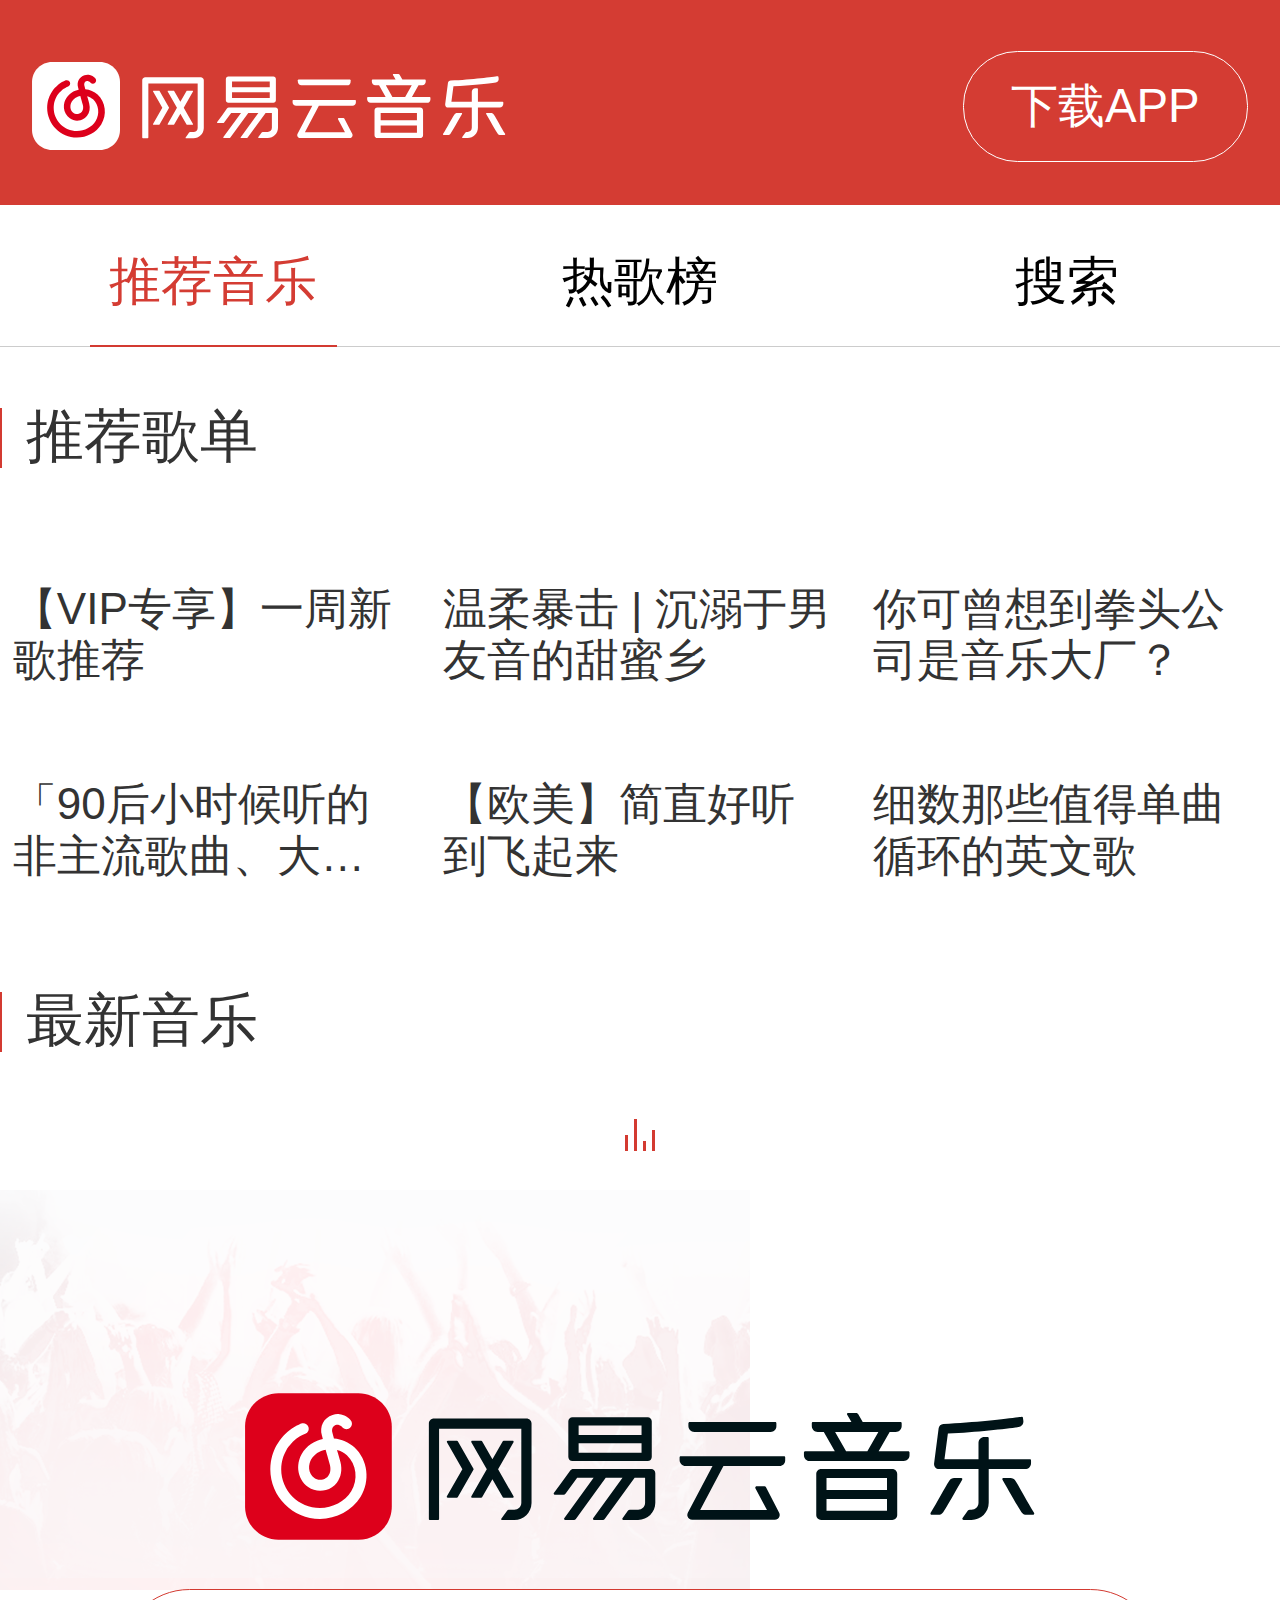
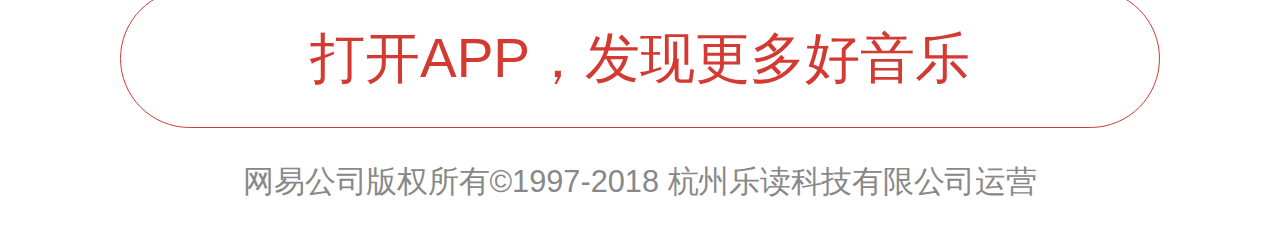
==== commit 4b82c893: "完成了page2页面的，添加page3页面的搜索懒加载" ====
--- a/index.html
+++ b/index.html
@@ -6,6 +6,7 @@
   <meta name="viewport" content="width=device-width, initial-scale=1.0">
   <meta http-equiv="X-UA-Compatible" content="ie=edge">
   <link rel="stylesheet" href="./css/index.css">
+  <link rel="stylesheet" href="./css/page2.css">
   <script src="//at.alicdn.com/t/font_924261_i8wywkqblyn.js"></script>
   <script src="/js/jquery-3.3.1.js"></script>
   <title>163-demo</title>
@@ -67,114 +68,122 @@
   </header>
 
   <ol class="tabContent">
-  <li class="active">
-    <section class="playList">
-      <h2 class="remd_tl">推荐歌单</h2>
-      <ul>
-        <li>
-          <img src="http://p1.music.126.net/02yE4OCM9GSHB_Ag6aMfEg==/109951163650431588.webp?imageView&thumbnail=247x0&quality=75&tostatic=0&type=webp"
-            alt="">
-          <p>【VIP专享】一周新歌推荐</p>
-        </li>
-        <li>
-          <img src="http://p1.music.126.net/FF3Pb7db7Ybic3uRWQUsvg==/109951163662991724.webp?imageView&thumbnail=247x0&quality=75&tostatic=0&type=webp"
-            alt="">
-          <p>温柔暴击 | 沉溺于男友音的甜蜜乡</p>
-        </li>
-        <li>
-          <img src="http://p1.music.126.net/vN1RLLoCzqna_pYSzlRuoA==/19168885718892380.webp?imageView&thumbnail=247x0&quality=75&tostatic=0&type=webp"
-            alt="">
-          <p>你可曾想到拳头公司是音乐大厂？</p>
-        </li>
-        <li>
-          <img src="http://p1.music.126.net/Hs_7xfhpQX2z0ps1fixDag==/109951163456925077.webp?imageView&thumbnail=247x0&quality=75&tostatic=0&type=webp"
-            alt="">
-          <p>「90后小时候听的非主流歌曲、大合集」</p>
-        </li>
-        <li>
-          <img src="http://p1.music.126.net/4SO4WFJCgWIjJhEFrwEk8A==/1389782706500228.webp?imageView&thumbnail=247x0&quality=75&tostatic=0&type=webp"
-            alt="">
-          <p>【欧美】简直好听到飞起来</p>
-        </li>
-        <li>
-          <img src="http://p1.music.126.net/8jFpVjFPbT6xUQhbkFNCRQ==/19007257509959282.webp?imageView&thumbnail=247x0&quality=75&tostatic=0&type=webp"
-            alt="">
-          <p>细数那些值得单曲循环的英文歌</p>
-        </li>
-      </ul>
-    </section>
+    <li class="active">
+      <section class="playList">
+        <h2 class="remd_tl">推荐歌单</h2>
+        <ul>
+          <li>
+            <img src="http://p1.music.126.net/02yE4OCM9GSHB_Ag6aMfEg==/109951163650431588.webp?imageView&thumbnail=247x0&quality=75&tostatic=0&type=webp"
+              alt="">
+            <p>【VIP专享】一周新歌推荐</p>
+          </li>
+          <li>
+            <img src="http://p1.music.126.net/FF3Pb7db7Ybic3uRWQUsvg==/109951163662991724.webp?imageView&thumbnail=247x0&quality=75&tostatic=0&type=webp"
+              alt="">
+            <p>温柔暴击 | 沉溺于男友音的甜蜜乡</p>
+          </li>
+          <li>
+            <img src="http://p1.music.126.net/vN1RLLoCzqna_pYSzlRuoA==/19168885718892380.webp?imageView&thumbnail=247x0&quality=75&tostatic=0&type=webp"
+              alt="">
+            <p>你可曾想到拳头公司是音乐大厂？</p>
+          </li>
+          <li>
+            <img src="http://p1.music.126.net/Hs_7xfhpQX2z0ps1fixDag==/109951163456925077.webp?imageView&thumbnail=247x0&quality=75&tostatic=0&type=webp"
+              alt="">
+            <p>「90后小时候听的非主流歌曲、大合集」</p>
+          </li>
+          <li>
+            <img src="http://p1.music.126.net/4SO4WFJCgWIjJhEFrwEk8A==/1389782706500228.webp?imageView&thumbnail=247x0&quality=75&tostatic=0&type=webp"
+              alt="">
+            <p>【欧美】简直好听到飞起来</p>
+          </li>
+          <li>
+            <img src="http://p1.music.126.net/8jFpVjFPbT6xUQhbkFNCRQ==/19007257509959282.webp?imageView&thumbnail=247x0&quality=75&tostatic=0&type=webp"
+              alt="">
+            <p>细数那些值得单曲循环的英文歌</p>
+          </li>
+        </ul>
+      </section>
 
-    <section class="lastestMusic">
-      <h2 class="remd_tl">最新音乐</h2>
-      <p id="latelyMusicLoading">
-        <img src="./img/basics/spin.gif" alt="">
-      </p>
-      <ol id="latelyMusic">
-      </ol>
-    </section>
+      <section class="lastestMusic">
+        <h2 class="remd_tl">最新音乐</h2>
+        <p id="latelyMusicLoading">
+          <img src="./img/basics/spin.gif" alt="">
+        </p>
+        <ol id="latelyMusic">
+        </ol>
+      </section>
 
-    <section class="ad">
-      <div class="logo">
-        <svg class="logosvg" viewBox="0 0 1238 231" xmlns="http://www.w3.org/2000/svg" data-reactid="81">
-          <g id="Page-1" stroke="none" stroke-width="1" fill="none" fill-rule="evenodd" data-reactid="82">
-            <g id="recommond_logo" data-reactid="83">
-              <path d="M168.72,78.5 C160.96,73.594 151.451,70.902 141.666,70.419 L139.484,62.611 L139.549,62.684 C139.465,62.452 139.39,62.225 139.317,62.004 L138.672,59.695 C137.182,53.018 139.898,49.832 141.288,48.685 C141.526,48.512 141.771,48.337 142.036,48.167 C148.419,44.022 157.51,50.662 158.02,51.051 C162.054,54.839 169.438,55.776 173.421,51.899 C177.447,47.981 176.488,40.653 172.465,36.733 C166.201,30.636 146.969,20.843 130.604,31.465 C115.889,41.015 115.597,54.456 118.017,62.223 L120.949,72.734 C116.038,74.111 111.326,76.085 107.02,78.65 C90.909,88.259 82.828,104.475 84.848,123.143 C86.919,142.305 101.631,156.21 119.832,156.21 C139.156,156.21 154.873,140.906 154.873,122.093 C154.611,117.6 154.665,117.654 154.044,113.639 C153.439,109.721 147.505,91.307 147.505,91.307 C151.15,92.128 154.56,93.47 157.5,95.327 C190.729,116.355 176.902,149.813 176.278,151.287 C167.128,172.668 147.172,185.431 121.53,186.314 C104.822,186.892 88.806,180.803 76.448,169.18 C63.41,156.93 55.933,139.763 55.933,122.092 C55.933,95.473 73.129,71.3 98.72,61.952 C104.047,60.003 108.351,54.457 105.405,48.015 C103.086,42.953 96.805,41.211 91.478,43.16 C57.89,55.434 35.323,87.154 35.323,122.081 C35.323,145.171 45.094,167.595 62.131,183.609 C77.842,198.375 98.06,206.411 119.344,206.408 C120.311,206.408 121.285,206.392 122.255,206.359 C155.794,205.206 183.102,187.502 195.263,159.085 C202.855,141.827 207.089,102.771 168.73,78.49 M134.257,122.094 C134.257,129.838 127.785,136.139 119.828,136.139 C110.996,136.139 106.131,128.314 105.343,121.041 C103.844,107.176 111.283,99.641 117.787,95.761 C120.425,94.19 123.325,92.958 126.351,92.065 C126.351,92.065 133.366,113.8 133.914,117.167 C134.516,120.89 134.257,122.094 134.257,122.094"
-                id="Shape" fill="#FFFFFF" fill-rule="nonzero" data-reactid="84"></path>
-              <g id="Group" data-reactid="85">
-                <g transform="translate(288.000000, 31.000000)" data-reactid="86">
-                  <rect id="Rectangle-path" x="623.569" y="135.165" width="94.828" height="18.519" data-reactid="87"></rect>
-                  <polygon id="Shape" points="654.29 60.29 687.611 60.29 704.865 30.004 637.037 30.004" data-reactid="88"></polygon>
-                  <rect id="Rectangle-path" x="234.994" y="47.716" width="98.632" height="15.138" data-reactid="89"></rect>
-                  <rect id="Rectangle-path" x="234.994" y="19.768" width="98.632" height="15.137" data-reactid="90"></rect>
-                  <polygon id="Shape" points="623.569 102.427 623.569 120.946 718.398 120.946 718.398 116.754 718.398 102.427 704.931 102.427"
-                    data-reactid="91"></polygon>
-                  <path d="M225.252,75.666 L343.231,75.666 C346.767,75.666 349.635,72.798 349.635,69.261 L349.635,13.362 C349.635,9.824 346.768,6.956 343.231,6.956 L225.252,6.956 C221.715,6.956 218.848,9.824 218.848,13.362 L218.848,69.261 C218.848,72.798 221.715,75.666 225.252,75.666 Z M234.994,19.768 L333.626,19.768 L333.626,34.905 L234.994,34.905 L234.994,19.768 Z M234.994,47.716 L333.626,47.716 L333.626,62.854 L234.994,62.854 L234.994,47.716 Z"
-                    id="Shape" fill="#001317" fill-rule="nonzero" data-reactid="92"></path>
-                  <path d="M348.789,88.207 L226.692,88.207 C224.712,88.207 222.842,89.124 221.629,90.691 L208.854,108.518 L196.161,125.913 C195.378,126.986 196.144,128.494 197.473,128.494 L211.536,128.494 C212.657,128.494 213.708,127.959 214.367,127.056 L232.71,101.956 L258.476,101.956 L212.458,165.266 C211.66,166.364 212.444,167.903 213.801,167.903 L227.702,167.903 C228.86,167.903 229.945,167.35 230.625,166.414 L277.48,101.956 L303.788,101.956 L257.732,165.345 C256.958,166.41 257.719,167.903 259.035,167.903 L273.207,167.903 C274.254,167.903 275.238,167.401 275.855,166.554 L322.791,101.956 L331.403,101.956 L339.186,101.976 L339.186,130.77 L339.186,136.108 L339.186,140.935 C339.186,146.985 334.283,151.889 328.235,151.889 L315.135,151.889 C314.089,151.889 313.107,152.39 312.492,153.236 L303.804,165.193 C302.985,166.321 303.79,167.904 305.185,167.904 L328.231,167.904 C343.122,167.904 355.197,155.829 355.197,140.932 L355.197,94.614 C355.195,91.076 352.328,88.207 348.789,88.207 Z"
-                    id="Shape" fill="#001317" fill-rule="nonzero" data-reactid="93"></path>
-                  <path d="M557.045,67.977 L395.026,67.977 C394.055,67.977 393.266,68.765 393.266,69.736 L393.266,73.92 C393.266,79.13 397.489,83.354 402.698,83.354 L444.853,83.354 L406.363,156.317 C405.415,158.112 405.072,160.215 405.634,162.167 C406.599,165.526 409.622,167.699 412.942,167.699 L542.324,167.699 C544.119,167.699 545.918,167.186 547.316,166.06 C550.106,163.813 550.901,160.107 549.534,157.031 L528.513,116.534 C528.153,115.722 527.348,115.199 526.46,115.199 L514.124,115.199 C512.499,115.199 511.411,116.871 512.071,118.357 L530.28,152.519 L425.527,152.519 L462.015,83.353 L550.115,83.353 C554.907,83.353 558.793,79.468 558.793,74.675 L558.793,69.722 C558.792,68.76 558.01,67.977 557.045,67.977 Z"
-                    id="Shape" fill="#001317" fill-rule="nonzero" data-reactid="94"></path>
-                  <path d="M416.255,30.004 L536.069,30.004 C540.997,30.004 544.991,26.009 544.991,21.08 L544.991,16.547 C544.991,15.487 544.131,14.628 543.072,14.628 L409.142,14.628 C407.995,14.628 407.068,15.557 407.068,16.703 L407.068,20.815 C407.067,25.889 411.181,30.004 416.255,30.004 Z"
-                    id="Shape" fill="#001317" fill-rule="nonzero" data-reactid="95"></path>
-                  <path d="M153.161,8.901 L8.224,8.901 C3.803,8.901 0.219,12.486 0.219,16.908 L0.219,166.364 C0.219,167.377 1.042,168.2 2.054,168.2 L14.395,168.2 C15.408,168.2 16.231,167.377 16.231,166.364 L16.231,24.916 L145.156,24.916 L145.156,37.526 L145.156,141.229 C145.156,147.279 140.253,152.184 134.205,152.184 L125.417,152.184 C124.388,152.184 123.421,152.676 122.817,153.508 L113.733,166.012 C113.072,166.922 113.722,168.199 114.847,168.199 L134.202,168.199 C148.85,168.199 160.781,156.452 161.135,141.887 L161.168,141.887 L161.168,37.527 L161.168,16.908 C161.166,12.486 157.582,8.901 153.161,8.901 Z"
-                    id="Shape" fill="#001317" fill-rule="nonzero" data-reactid="96"></path>
-                  <path d="M117.453,133.268 L131.565,133.268 C132.773,133.268 133.528,131.965 132.929,130.917 L108.727,88.551 L132.929,46.184 C133.528,45.137 132.773,43.833 131.567,43.833 L117.452,43.833 C116.888,43.833 116.367,44.135 116.088,44.624 L99.871,73.009 L83.654,44.624 C83.375,44.135 82.853,43.833 82.29,43.833 L68.177,43.833 C66.97,43.833 66.214,45.137 66.813,46.184 L91.015,88.55 L66.813,130.917 C66.214,131.965 66.971,133.268 68.177,133.268 L82.29,133.268 C82.853,133.268 83.375,132.966 83.654,132.476 L99.871,104.092 L116.088,132.476 C116.37,132.966 116.89,133.268 117.453,133.268 Z"
-                    id="Shape" fill="#001317" fill-rule="nonzero" data-reactid="97"></path>
-                  <path d="M70.14,89.199 C70.427,88.736 70.486,88.136 70.179,87.597 L45.595,44.624 C45.316,44.135 44.794,43.833 44.231,43.833 L29.952,43.833 C28.745,43.833 27.989,45.137 28.588,46.184 L52.737,88.4 L28.454,130.918 C27.855,131.966 28.612,133.269 29.818,133.269 L44.096,133.269 C44.661,133.269 45.181,132.967 45.46,132.477 L70.108,89.324 C70.131,89.282 70.121,89.24 70.14,89.199 Z"
-                    id="Shape" fill="#001317" fill-rule="nonzero" data-reactid="98"></path>
-                  <path d="M751.672,60.29 L705.301,60.29 L722.555,30.004 L732.168,30.004 C737.267,30.004 741.4,25.87 741.4,20.77 L741.4,16.431 C741.4,15.436 740.593,14.628 739.597,14.628 L680.328,14.628 L673.125,2.082 C672.456,0.919 671.217,0.201 669.876,0.201 L657.185,0.201 C655.911,0.201 655.114,1.579 655.75,2.684 L662.613,14.629 L602.407,14.629 C601.356,14.629 600.503,15.481 600.503,16.533 L600.503,20.771 C600.503,25.871 604.637,30.005 609.736,30.005 L619.349,30.005 L636.603,60.291 L590.22,60.291 C589.098,60.291 588.188,61.2 588.188,62.323 L588.188,66.518 C588.188,71.571 592.283,75.667 597.334,75.667 L744.776,75.667 C749.712,75.667 753.712,71.665 753.712,66.729 L753.712,62.332 C753.713,61.203 752.799,60.29 751.672,60.29 Z M687.611,60.29 L654.29,60.29 L637.037,30.004 L704.865,30.004 L687.611,60.29 Z"
-                    id="Shape" fill="#001317" fill-rule="nonzero" data-reactid="99"></path>
-                  <path d="M726.722,88.207 L704.931,88.207 L615.179,88.207 C610.935,88.207 607.492,91.65 607.492,95.896 L607.492,160.216 C607.492,164.46 610.935,167.904 615.179,167.904 L726.722,167.904 C730.966,167.904 734.409,164.461 734.409,160.216 L734.409,116.754 L734.409,95.896 C734.41,91.651 730.966,88.207 726.722,88.207 Z M718.398,153.684 L623.57,153.684 L623.57,135.165 L718.398,135.165 L718.398,153.684 Z M718.398,116.754 L718.398,120.946 L623.57,120.946 L623.57,102.427 L704.932,102.427 L718.398,102.427 L718.398,116.754 Z"
-                    id="Shape" fill="#001317" fill-rule="nonzero" data-reactid="100"></path>
-                  <path d="M944.179,78.986 L944.179,74.468 C944.179,73.564 943.447,72.832 942.543,72.832 L877.84,72.832 L877.84,39.647 C877.84,38.637 877.022,37.819 876.012,37.819 L871.003,37.819 C865.936,37.819 861.827,41.928 861.827,46.996 L861.827,72.831 L808.487,72.831 L813.841,32.535 C859.311,30.358 905.645,24.841 924.535,22.421 C929.394,21.798 932.807,17.329 932.126,12.477 L931.434,7.55 C931.316,6.709 930.565,6.118 929.724,6.233 C919.732,7.586 861.528,15.237 806.664,17.463 C802.893,17.616 799.79,20.49 799.343,24.241 L792.204,79.615 C791.948,81.796 792.632,83.981 794.093,85.624 C795.552,87.265 797.644,88.207 799.839,88.207 L861.828,88.207 L861.828,140.944 C861.828,146.996 856.925,151.901 850.874,151.901 L848.072,151.901 C846.941,151.901 845.878,152.444 845.216,153.363 L836.873,164.928 C835.975,166.174 836.865,167.915 838.402,167.915 L850.874,167.915 C865.766,167.915 877.84,155.84 877.84,140.943 L877.84,88.206 L934.958,88.206 C940.052,88.207 944.179,84.079 944.179,78.986 Z"
-                    id="Shape" fill="#001317" fill-rule="nonzero" data-reactid="101"></path>
-                  <path d="M834.914,102.427 L823.694,102.427 C820.606,102.427 817.738,103.969 816.053,106.558 C808.338,118.41 797.51,139.693 786.834,156.664 C785.915,158.125 786.929,160.018 788.656,160.018 L798.856,160.018 C801.928,160.018 804.842,158.5 806.476,155.897 C818.523,136.69 829.814,115.751 836.256,104.869 C836.898,103.782 836.176,102.427 834.914,102.427 Z"
-                    id="Shape" fill="#001317" fill-rule="nonzero" data-reactid="102"></path>
-                  <path d="M948.871,156.663 C938.197,139.693 927.369,118.409 919.652,106.557 C917.967,103.968 915.101,102.426 912.012,102.426 L900.791,102.426 C899.53,102.426 898.807,103.781 899.449,104.867 C905.892,115.749 917.182,136.689 929.231,155.895 C930.863,158.498 933.779,160.016 936.851,160.016 L947.05,160.016 C948.777,160.017 949.792,158.125 948.871,156.663 Z"
-                    id="Shape" fill="#001317" fill-rule="nonzero" data-reactid="103"></path>
-                </g>
-                <g fill-rule="nonzero" id="Shape" data-reactid="104">
-                  <path d="M177.772,0.2 L52.453,0.2 C23.666,0.2 0.113,23.753 0.113,52.54 L0.113,177.86 C0.113,206.647 23.666,230.2 52.453,230.2 L177.773,230.2 C206.56,230.2 230.113,206.647 230.113,177.86 L230.113,52.54 C230.113,23.753 206.559,0.2 177.772,0.2 Z"
-                    fill="#DD001B" data-reactid="105"></path>
-                  <path d="M139.399,71.14 C138.764,68.733 137.798,65.056 137.058,62.295 C136.496,60.258 136.237,57.944 136.837,55.883 C137.005,55.304 137.263,54.783 137.548,54.253 C138.787,51.952 141.102,50.364 143.671,49.938 C144.837,49.745 146.035,49.804 147.177,50.105 C148.374,50.421 149.502,50.986 150.488,51.73 C151.52,52.51 152.328,53.518 153.27,54.394 C154.797,55.819 156.844,56.691 159.096,56.691 C163.817,56.691 167.645,52.863 167.645,48.143 C167.645,46.742 167.305,45.422 166.708,44.257 C166.656,44.156 166.602,44.054 166.545,43.953 C166.507,43.887 166.468,43.819 166.428,43.753 C165.472,42.142 164.09,40.743 162.665,39.52 C159.926,37.167 156.692,35.391 153.254,34.296 C151.637,33.78 149.971,33.415 148.285,33.222 C144.574,32.796 140.782,33.184 137.236,34.357 C123.26,38.971 116.557,51.997 120.564,66.78 C120.96,68.259 121.645,70.869 122.006,72.228 C119.015,72.871 116.046,73.75 113.131,74.873 C99.479,80.13 88.644,91.804 84.855,105.341 C83.508,110.156 83.046,115.147 83.485,120.18 C84.432,131.055 90.233,141.186 98.999,147.275 C107.258,153.013 117.137,154.697 126.825,152.026 C133.682,150.132 139.778,146.057 143.99,140.553 C150.655,131.847 152.643,120.404 149.587,108.335 C148.475,103.944 147.075,99.066 145.723,94.346 C145.232,92.641 144.742,90.928 144.261,89.23 C150.057,90.721 155.402,93.541 159.746,97.599 C174.837,111.694 177.746,135.972 166.511,154.076 C156.644,169.978 137.424,180.252 117.545,180.252 C84.025,180.252 56.755,152.983 56.755,119.465 C56.755,116.488 56.986,113.475 57.44,110.517 C57.805,108.131 58.32,105.752 58.968,103.441 C59.608,101.163 60.391,98.897 61.296,96.712 C62.196,94.54 63.231,92.406 64.378,90.359 C65.511,88.331 66.784,86.343 68.155,84.447 C69.511,82.57 71,80.747 72.574,79.03 C74.143,77.318 75.83,75.681 77.587,74.159 C79.342,72.64 81.209,71.205 83.133,69.893 C85.064,68.576 87.091,67.363 89.159,66.284 C90.294,65.693 91.444,65.137 92.613,64.621 C93.24,64.343 93.874,64.077 94.511,63.823 C98.897,62.075 101.034,57.103 99.286,52.717 C97.539,48.331 92.568,46.19 88.18,47.945 C87.352,48.275 86.529,48.623 85.69,48.991 C84.186,49.658 82.702,50.371 81.249,51.132 C78.595,52.517 75.993,54.074 73.51,55.765 C71.042,57.447 68.65,59.286 66.399,61.237 C64.149,63.185 61.984,65.286 59.976,67.479 C57.955,69.679 56.049,72.018 54.305,74.425 C52.547,76.856 50.916,79.409 49.462,82.01 C47.99,84.636 46.658,87.38 45.502,90.169 C44.337,92.984 43.329,95.898 42.509,98.828 C41.676,101.796 41.015,104.856 40.544,107.92 C39.957,111.736 39.659,115.622 39.659,119.466 C39.659,162.411 74.599,197.347 117.543,197.347 C143.2,197.347 168.122,183.9 181.033,163.089 C196.741,137.782 192.694,104.985 171.411,85.107 C162.699,76.968 151.356,72.193 139.399,71.14 Z M130.416,130.163 C128.454,132.726 125.559,134.641 122.271,135.55 C116.242,137.208 111.591,135.208 108.753,133.237 C104.106,130.01 101.027,124.571 100.512,118.697 C100.254,115.72 100.522,112.778 101.315,109.949 C103.678,101.509 110.558,94.182 119.273,90.825 C121.613,89.925 123.997,89.242 126.391,88.773 C127.298,92.122 128.296,95.604 129.288,99.062 C130.628,103.728 131.956,108.35 133.014,112.531 C134.251,117.411 134.804,124.432 130.416,130.163 Z"
-                    fill="#FFFFFF" data-reactid="106"></path>
+      <section class="ad">
+        <div class="logo">
+          <svg class="logosvg" viewBox="0 0 1238 231" xmlns="http://www.w3.org/2000/svg" data-reactid="81">
+            <g id="Page-1" stroke="none" stroke-width="1" fill="none" fill-rule="evenodd" data-reactid="82">
+              <g id="recommond_logo" data-reactid="83">
+                <path d="M168.72,78.5 C160.96,73.594 151.451,70.902 141.666,70.419 L139.484,62.611 L139.549,62.684 C139.465,62.452 139.39,62.225 139.317,62.004 L138.672,59.695 C137.182,53.018 139.898,49.832 141.288,48.685 C141.526,48.512 141.771,48.337 142.036,48.167 C148.419,44.022 157.51,50.662 158.02,51.051 C162.054,54.839 169.438,55.776 173.421,51.899 C177.447,47.981 176.488,40.653 172.465,36.733 C166.201,30.636 146.969,20.843 130.604,31.465 C115.889,41.015 115.597,54.456 118.017,62.223 L120.949,72.734 C116.038,74.111 111.326,76.085 107.02,78.65 C90.909,88.259 82.828,104.475 84.848,123.143 C86.919,142.305 101.631,156.21 119.832,156.21 C139.156,156.21 154.873,140.906 154.873,122.093 C154.611,117.6 154.665,117.654 154.044,113.639 C153.439,109.721 147.505,91.307 147.505,91.307 C151.15,92.128 154.56,93.47 157.5,95.327 C190.729,116.355 176.902,149.813 176.278,151.287 C167.128,172.668 147.172,185.431 121.53,186.314 C104.822,186.892 88.806,180.803 76.448,169.18 C63.41,156.93 55.933,139.763 55.933,122.092 C55.933,95.473 73.129,71.3 98.72,61.952 C104.047,60.003 108.351,54.457 105.405,48.015 C103.086,42.953 96.805,41.211 91.478,43.16 C57.89,55.434 35.323,87.154 35.323,122.081 C35.323,145.171 45.094,167.595 62.131,183.609 C77.842,198.375 98.06,206.411 119.344,206.408 C120.311,206.408 121.285,206.392 122.255,206.359 C155.794,205.206 183.102,187.502 195.263,159.085 C202.855,141.827 207.089,102.771 168.73,78.49 M134.257,122.094 C134.257,129.838 127.785,136.139 119.828,136.139 C110.996,136.139 106.131,128.314 105.343,121.041 C103.844,107.176 111.283,99.641 117.787,95.761 C120.425,94.19 123.325,92.958 126.351,92.065 C126.351,92.065 133.366,113.8 133.914,117.167 C134.516,120.89 134.257,122.094 134.257,122.094"
+                  id="Shape" fill="#FFFFFF" fill-rule="nonzero" data-reactid="84"></path>
+                <g id="Group" data-reactid="85">
+                  <g transform="translate(288.000000, 31.000000)" data-reactid="86">
+                    <rect id="Rectangle-path" x="623.569" y="135.165" width="94.828" height="18.519" data-reactid="87"></rect>
+                    <polygon id="Shape" points="654.29 60.29 687.611 60.29 704.865 30.004 637.037 30.004" data-reactid="88"></polygon>
+                    <rect id="Rectangle-path" x="234.994" y="47.716" width="98.632" height="15.138" data-reactid="89"></rect>
+                    <rect id="Rectangle-path" x="234.994" y="19.768" width="98.632" height="15.137" data-reactid="90"></rect>
+                    <polygon id="Shape" points="623.569 102.427 623.569 120.946 718.398 120.946 718.398 116.754 718.398 102.427 704.931 102.427"
+                      data-reactid="91"></polygon>
+                    <path d="M225.252,75.666 L343.231,75.666 C346.767,75.666 349.635,72.798 349.635,69.261 L349.635,13.362 C349.635,9.824 346.768,6.956 343.231,6.956 L225.252,6.956 C221.715,6.956 218.848,9.824 218.848,13.362 L218.848,69.261 C218.848,72.798 221.715,75.666 225.252,75.666 Z M234.994,19.768 L333.626,19.768 L333.626,34.905 L234.994,34.905 L234.994,19.768 Z M234.994,47.716 L333.626,47.716 L333.626,62.854 L234.994,62.854 L234.994,47.716 Z"
+                      id="Shape" fill="#001317" fill-rule="nonzero" data-reactid="92"></path>
+                    <path d="M348.789,88.207 L226.692,88.207 C224.712,88.207 222.842,89.124 221.629,90.691 L208.854,108.518 L196.161,125.913 C195.378,126.986 196.144,128.494 197.473,128.494 L211.536,128.494 C212.657,128.494 213.708,127.959 214.367,127.056 L232.71,101.956 L258.476,101.956 L212.458,165.266 C211.66,166.364 212.444,167.903 213.801,167.903 L227.702,167.903 C228.86,167.903 229.945,167.35 230.625,166.414 L277.48,101.956 L303.788,101.956 L257.732,165.345 C256.958,166.41 257.719,167.903 259.035,167.903 L273.207,167.903 C274.254,167.903 275.238,167.401 275.855,166.554 L322.791,101.956 L331.403,101.956 L339.186,101.976 L339.186,130.77 L339.186,136.108 L339.186,140.935 C339.186,146.985 334.283,151.889 328.235,151.889 L315.135,151.889 C314.089,151.889 313.107,152.39 312.492,153.236 L303.804,165.193 C302.985,166.321 303.79,167.904 305.185,167.904 L328.231,167.904 C343.122,167.904 355.197,155.829 355.197,140.932 L355.197,94.614 C355.195,91.076 352.328,88.207 348.789,88.207 Z"
+                      id="Shape" fill="#001317" fill-rule="nonzero" data-reactid="93"></path>
+                    <path d="M557.045,67.977 L395.026,67.977 C394.055,67.977 393.266,68.765 393.266,69.736 L393.266,73.92 C393.266,79.13 397.489,83.354 402.698,83.354 L444.853,83.354 L406.363,156.317 C405.415,158.112 405.072,160.215 405.634,162.167 C406.599,165.526 409.622,167.699 412.942,167.699 L542.324,167.699 C544.119,167.699 545.918,167.186 547.316,166.06 C550.106,163.813 550.901,160.107 549.534,157.031 L528.513,116.534 C528.153,115.722 527.348,115.199 526.46,115.199 L514.124,115.199 C512.499,115.199 511.411,116.871 512.071,118.357 L530.28,152.519 L425.527,152.519 L462.015,83.353 L550.115,83.353 C554.907,83.353 558.793,79.468 558.793,74.675 L558.793,69.722 C558.792,68.76 558.01,67.977 557.045,67.977 Z"
+                      id="Shape" fill="#001317" fill-rule="nonzero" data-reactid="94"></path>
+                    <path d="M416.255,30.004 L536.069,30.004 C540.997,30.004 544.991,26.009 544.991,21.08 L544.991,16.547 C544.991,15.487 544.131,14.628 543.072,14.628 L409.142,14.628 C407.995,14.628 407.068,15.557 407.068,16.703 L407.068,20.815 C407.067,25.889 411.181,30.004 416.255,30.004 Z"
+                      id="Shape" fill="#001317" fill-rule="nonzero" data-reactid="95"></path>
+                    <path d="M153.161,8.901 L8.224,8.901 C3.803,8.901 0.219,12.486 0.219,16.908 L0.219,166.364 C0.219,167.377 1.042,168.2 2.054,168.2 L14.395,168.2 C15.408,168.2 16.231,167.377 16.231,166.364 L16.231,24.916 L145.156,24.916 L145.156,37.526 L145.156,141.229 C145.156,147.279 140.253,152.184 134.205,152.184 L125.417,152.184 C124.388,152.184 123.421,152.676 122.817,153.508 L113.733,166.012 C113.072,166.922 113.722,168.199 114.847,168.199 L134.202,168.199 C148.85,168.199 160.781,156.452 161.135,141.887 L161.168,141.887 L161.168,37.527 L161.168,16.908 C161.166,12.486 157.582,8.901 153.161,8.901 Z"
+                      id="Shape" fill="#001317" fill-rule="nonzero" data-reactid="96"></path>
+                    <path d="M117.453,133.268 L131.565,133.268 C132.773,133.268 133.528,131.965 132.929,130.917 L108.727,88.551 L132.929,46.184 C133.528,45.137 132.773,43.833 131.567,43.833 L117.452,43.833 C116.888,43.833 116.367,44.135 116.088,44.624 L99.871,73.009 L83.654,44.624 C83.375,44.135 82.853,43.833 82.29,43.833 L68.177,43.833 C66.97,43.833 66.214,45.137 66.813,46.184 L91.015,88.55 L66.813,130.917 C66.214,131.965 66.971,133.268 68.177,133.268 L82.29,133.268 C82.853,133.268 83.375,132.966 83.654,132.476 L99.871,104.092 L116.088,132.476 C116.37,132.966 116.89,133.268 117.453,133.268 Z"
+                      id="Shape" fill="#001317" fill-rule="nonzero" data-reactid="97"></path>
+                    <path d="M70.14,89.199 C70.427,88.736 70.486,88.136 70.179,87.597 L45.595,44.624 C45.316,44.135 44.794,43.833 44.231,43.833 L29.952,43.833 C28.745,43.833 27.989,45.137 28.588,46.184 L52.737,88.4 L28.454,130.918 C27.855,131.966 28.612,133.269 29.818,133.269 L44.096,133.269 C44.661,133.269 45.181,132.967 45.46,132.477 L70.108,89.324 C70.131,89.282 70.121,89.24 70.14,89.199 Z"
+                      id="Shape" fill="#001317" fill-rule="nonzero" data-reactid="98"></path>
+                    <path d="M751.672,60.29 L705.301,60.29 L722.555,30.004 L732.168,30.004 C737.267,30.004 741.4,25.87 741.4,20.77 L741.4,16.431 C741.4,15.436 740.593,14.628 739.597,14.628 L680.328,14.628 L673.125,2.082 C672.456,0.919 671.217,0.201 669.876,0.201 L657.185,0.201 C655.911,0.201 655.114,1.579 655.75,2.684 L662.613,14.629 L602.407,14.629 C601.356,14.629 600.503,15.481 600.503,16.533 L600.503,20.771 C600.503,25.871 604.637,30.005 609.736,30.005 L619.349,30.005 L636.603,60.291 L590.22,60.291 C589.098,60.291 588.188,61.2 588.188,62.323 L588.188,66.518 C588.188,71.571 592.283,75.667 597.334,75.667 L744.776,75.667 C749.712,75.667 753.712,71.665 753.712,66.729 L753.712,62.332 C753.713,61.203 752.799,60.29 751.672,60.29 Z M687.611,60.29 L654.29,60.29 L637.037,30.004 L704.865,30.004 L687.611,60.29 Z"
+                      id="Shape" fill="#001317" fill-rule="nonzero" data-reactid="99"></path>
+                    <path d="M726.722,88.207 L704.931,88.207 L615.179,88.207 C610.935,88.207 607.492,91.65 607.492,95.896 L607.492,160.216 C607.492,164.46 610.935,167.904 615.179,167.904 L726.722,167.904 C730.966,167.904 734.409,164.461 734.409,160.216 L734.409,116.754 L734.409,95.896 C734.41,91.651 730.966,88.207 726.722,88.207 Z M718.398,153.684 L623.57,153.684 L623.57,135.165 L718.398,135.165 L718.398,153.684 Z M718.398,116.754 L718.398,120.946 L623.57,120.946 L623.57,102.427 L704.932,102.427 L718.398,102.427 L718.398,116.754 Z"
+                      id="Shape" fill="#001317" fill-rule="nonzero" data-reactid="100"></path>
+                    <path d="M944.179,78.986 L944.179,74.468 C944.179,73.564 943.447,72.832 942.543,72.832 L877.84,72.832 L877.84,39.647 C877.84,38.637 877.022,37.819 876.012,37.819 L871.003,37.819 C865.936,37.819 861.827,41.928 861.827,46.996 L861.827,72.831 L808.487,72.831 L813.841,32.535 C859.311,30.358 905.645,24.841 924.535,22.421 C929.394,21.798 932.807,17.329 932.126,12.477 L931.434,7.55 C931.316,6.709 930.565,6.118 929.724,6.233 C919.732,7.586 861.528,15.237 806.664,17.463 C802.893,17.616 799.79,20.49 799.343,24.241 L792.204,79.615 C791.948,81.796 792.632,83.981 794.093,85.624 C795.552,87.265 797.644,88.207 799.839,88.207 L861.828,88.207 L861.828,140.944 C861.828,146.996 856.925,151.901 850.874,151.901 L848.072,151.901 C846.941,151.901 845.878,152.444 845.216,153.363 L836.873,164.928 C835.975,166.174 836.865,167.915 838.402,167.915 L850.874,167.915 C865.766,167.915 877.84,155.84 877.84,140.943 L877.84,88.206 L934.958,88.206 C940.052,88.207 944.179,84.079 944.179,78.986 Z"
+                      id="Shape" fill="#001317" fill-rule="nonzero" data-reactid="101"></path>
+                    <path d="M834.914,102.427 L823.694,102.427 C820.606,102.427 817.738,103.969 816.053,106.558 C808.338,118.41 797.51,139.693 786.834,156.664 C785.915,158.125 786.929,160.018 788.656,160.018 L798.856,160.018 C801.928,160.018 804.842,158.5 806.476,155.897 C818.523,136.69 829.814,115.751 836.256,104.869 C836.898,103.782 836.176,102.427 834.914,102.427 Z"
+                      id="Shape" fill="#001317" fill-rule="nonzero" data-reactid="102"></path>
+                    <path d="M948.871,156.663 C938.197,139.693 927.369,118.409 919.652,106.557 C917.967,103.968 915.101,102.426 912.012,102.426 L900.791,102.426 C899.53,102.426 898.807,103.781 899.449,104.867 C905.892,115.749 917.182,136.689 929.231,155.895 C930.863,158.498 933.779,160.016 936.851,160.016 L947.05,160.016 C948.777,160.017 949.792,158.125 948.871,156.663 Z"
+                      id="Shape" fill="#001317" fill-rule="nonzero" data-reactid="103"></path>
+                  </g>
+                  <g fill-rule="nonzero" id="Shape" data-reactid="104">
+                    <path d="M177.772,0.2 L52.453,0.2 C23.666,0.2 0.113,23.753 0.113,52.54 L0.113,177.86 C0.113,206.647 23.666,230.2 52.453,230.2 L177.773,230.2 C206.56,230.2 230.113,206.647 230.113,177.86 L230.113,52.54 C230.113,23.753 206.559,0.2 177.772,0.2 Z"
+                      fill="#DD001B" data-reactid="105"></path>
+                    <path d="M139.399,71.14 C138.764,68.733 137.798,65.056 137.058,62.295 C136.496,60.258 136.237,57.944 136.837,55.883 C137.005,55.304 137.263,54.783 137.548,54.253 C138.787,51.952 141.102,50.364 143.671,49.938 C144.837,49.745 146.035,49.804 147.177,50.105 C148.374,50.421 149.502,50.986 150.488,51.73 C151.52,52.51 152.328,53.518 153.27,54.394 C154.797,55.819 156.844,56.691 159.096,56.691 C163.817,56.691 167.645,52.863 167.645,48.143 C167.645,46.742 167.305,45.422 166.708,44.257 C166.656,44.156 166.602,44.054 166.545,43.953 C166.507,43.887 166.468,43.819 166.428,43.753 C165.472,42.142 164.09,40.743 162.665,39.52 C159.926,37.167 156.692,35.391 153.254,34.296 C151.637,33.78 149.971,33.415 148.285,33.222 C144.574,32.796 140.782,33.184 137.236,34.357 C123.26,38.971 116.557,51.997 120.564,66.78 C120.96,68.259 121.645,70.869 122.006,72.228 C119.015,72.871 116.046,73.75 113.131,74.873 C99.479,80.13 88.644,91.804 84.855,105.341 C83.508,110.156 83.046,115.147 83.485,120.18 C84.432,131.055 90.233,141.186 98.999,147.275 C107.258,153.013 117.137,154.697 126.825,152.026 C133.682,150.132 139.778,146.057 143.99,140.553 C150.655,131.847 152.643,120.404 149.587,108.335 C148.475,103.944 147.075,99.066 145.723,94.346 C145.232,92.641 144.742,90.928 144.261,89.23 C150.057,90.721 155.402,93.541 159.746,97.599 C174.837,111.694 177.746,135.972 166.511,154.076 C156.644,169.978 137.424,180.252 117.545,180.252 C84.025,180.252 56.755,152.983 56.755,119.465 C56.755,116.488 56.986,113.475 57.44,110.517 C57.805,108.131 58.32,105.752 58.968,103.441 C59.608,101.163 60.391,98.897 61.296,96.712 C62.196,94.54 63.231,92.406 64.378,90.359 C65.511,88.331 66.784,86.343 68.155,84.447 C69.511,82.57 71,80.747 72.574,79.03 C74.143,77.318 75.83,75.681 77.587,74.159 C79.342,72.64 81.209,71.205 83.133,69.893 C85.064,68.576 87.091,67.363 89.159,66.284 C90.294,65.693 91.444,65.137 92.613,64.621 C93.24,64.343 93.874,64.077 94.511,63.823 C98.897,62.075 101.034,57.103 99.286,52.717 C97.539,48.331 92.568,46.19 88.18,47.945 C87.352,48.275 86.529,48.623 85.69,48.991 C84.186,49.658 82.702,50.371 81.249,51.132 C78.595,52.517 75.993,54.074 73.51,55.765 C71.042,57.447 68.65,59.286 66.399,61.237 C64.149,63.185 61.984,65.286 59.976,67.479 C57.955,69.679 56.049,72.018 54.305,74.425 C52.547,76.856 50.916,79.409 49.462,82.01 C47.99,84.636 46.658,87.38 45.502,90.169 C44.337,92.984 43.329,95.898 42.509,98.828 C41.676,101.796 41.015,104.856 40.544,107.92 C39.957,111.736 39.659,115.622 39.659,119.466 C39.659,162.411 74.599,197.347 117.543,197.347 C143.2,197.347 168.122,183.9 181.033,163.089 C196.741,137.782 192.694,104.985 171.411,85.107 C162.699,76.968 151.356,72.193 139.399,71.14 Z M130.416,130.163 C128.454,132.726 125.559,134.641 122.271,135.55 C116.242,137.208 111.591,135.208 108.753,133.237 C104.106,130.01 101.027,124.571 100.512,118.697 C100.254,115.72 100.522,112.778 101.315,109.949 C103.678,101.509 110.558,94.182 119.273,90.825 C121.613,89.925 123.997,89.242 126.391,88.773 C127.298,92.122 128.296,95.604 129.288,99.062 C130.628,103.728 131.956,108.35 133.014,112.531 C134.251,117.411 134.804,124.432 130.416,130.163 Z"
+                      fill="#FFFFFF" data-reactid="106"></path>
+                  </g>
                 </g>
               </g>
             </g>
-          </g>
-        </svg>
+          </svg>
+        </div>
+        <a class="openApp" href="#">打开APP，发现更多好音乐 </a>
+        <p class="copyright">网易公司版权所有©1997-2018 杭州乐读科技有限公司运营</p>
+      </section>
+    </li>
+
+    <li class="m-hmhot">
+      <div class="hotop">
+
       </div>
-      <a class="openApp" href="#">打开APP，发现更多好音乐 </a>
-      <p class="copyright">网易公司版权所有©1997-2018 杭州乐读科技有限公司运营</p>
-    </section>
-  </li>
+      <section class="m-sglst">
+        <ol id="hotList" class="hotList">
+        </ol>
+      </section>
+    </li>
 
-  <li>
-    2
-  </li>
-  <li>
-    3
-  </li>
+    <li>
+      <input id="searchSong" type="text" style="border:1px solid red;">
+      <div id="output"></div>
+    </li>
   </ol>
 
 
--- a/css/index.css
+++ b/css/index.css
@@ -104,7 +104,6 @@
 }
 
 .siteNav>ol>li.active>span::before {
-
   content: '';
   position: absolute;
   bottom: -1px;
@@ -113,8 +112,11 @@
   border-bottom: 2px solid #d33a31;
 }
 
+.tabContent{
+  padding-top: 27.2vw;
+}
+
 .tabContent>li {
-  margin-top: 32vw;
   display: none
 }
 
@@ -141,7 +143,9 @@
 }
 
 
-
+.playList{
+  padding-top: 4vw;
+}
 .playList ul {
   color: #333;
   display: flex;
--- a/css/page2.css
+++ b/css/page2.css
@@ -0,0 +1,57 @@
+.hotop{
+  background: url(/img/basics/hot_music_bg_2x.jpg) no-repeat;
+  background-size: contain;
+  padding-top: 38.9%;
+}
+
+.hotList > li >a{
+  display: flex;
+}
+
+.hotList .num{
+  font-size: 4.3vw;
+  display: flex;
+  align-items: center;
+  justify-content: center;
+  padding: 0 2vw;
+}
+
+.sgfr{
+  margin-top: 2vw;
+  margin-left: 1vw;  
+}
+
+
+
+.sgfr >h3 {
+  overflow: hidden;
+  text-overflow: ellipsis;
+  white-space: nowrap;
+  word-break: normal;
+  width: 85vw;
+}
+
+.sgfr> p {
+  line-height: 1.5;
+  margin: 1vw 0;
+  font-size: 3.2vw;
+  color: #888;
+  overflow: hidden;
+  text-overflow: ellipsis;
+  white-space: nowrap;
+  word-break: normal;
+  width: 85vw;
+}
+
+div.f-bd::after{
+  content: ' ';
+  left: 0;
+  top: 0;
+  z-index: 20;
+  display: block;
+  border-bottom: 1px solid rgba(0,0,0,.1);
+}
+
+.sgfl-cred{
+  color: #df3436;
+}